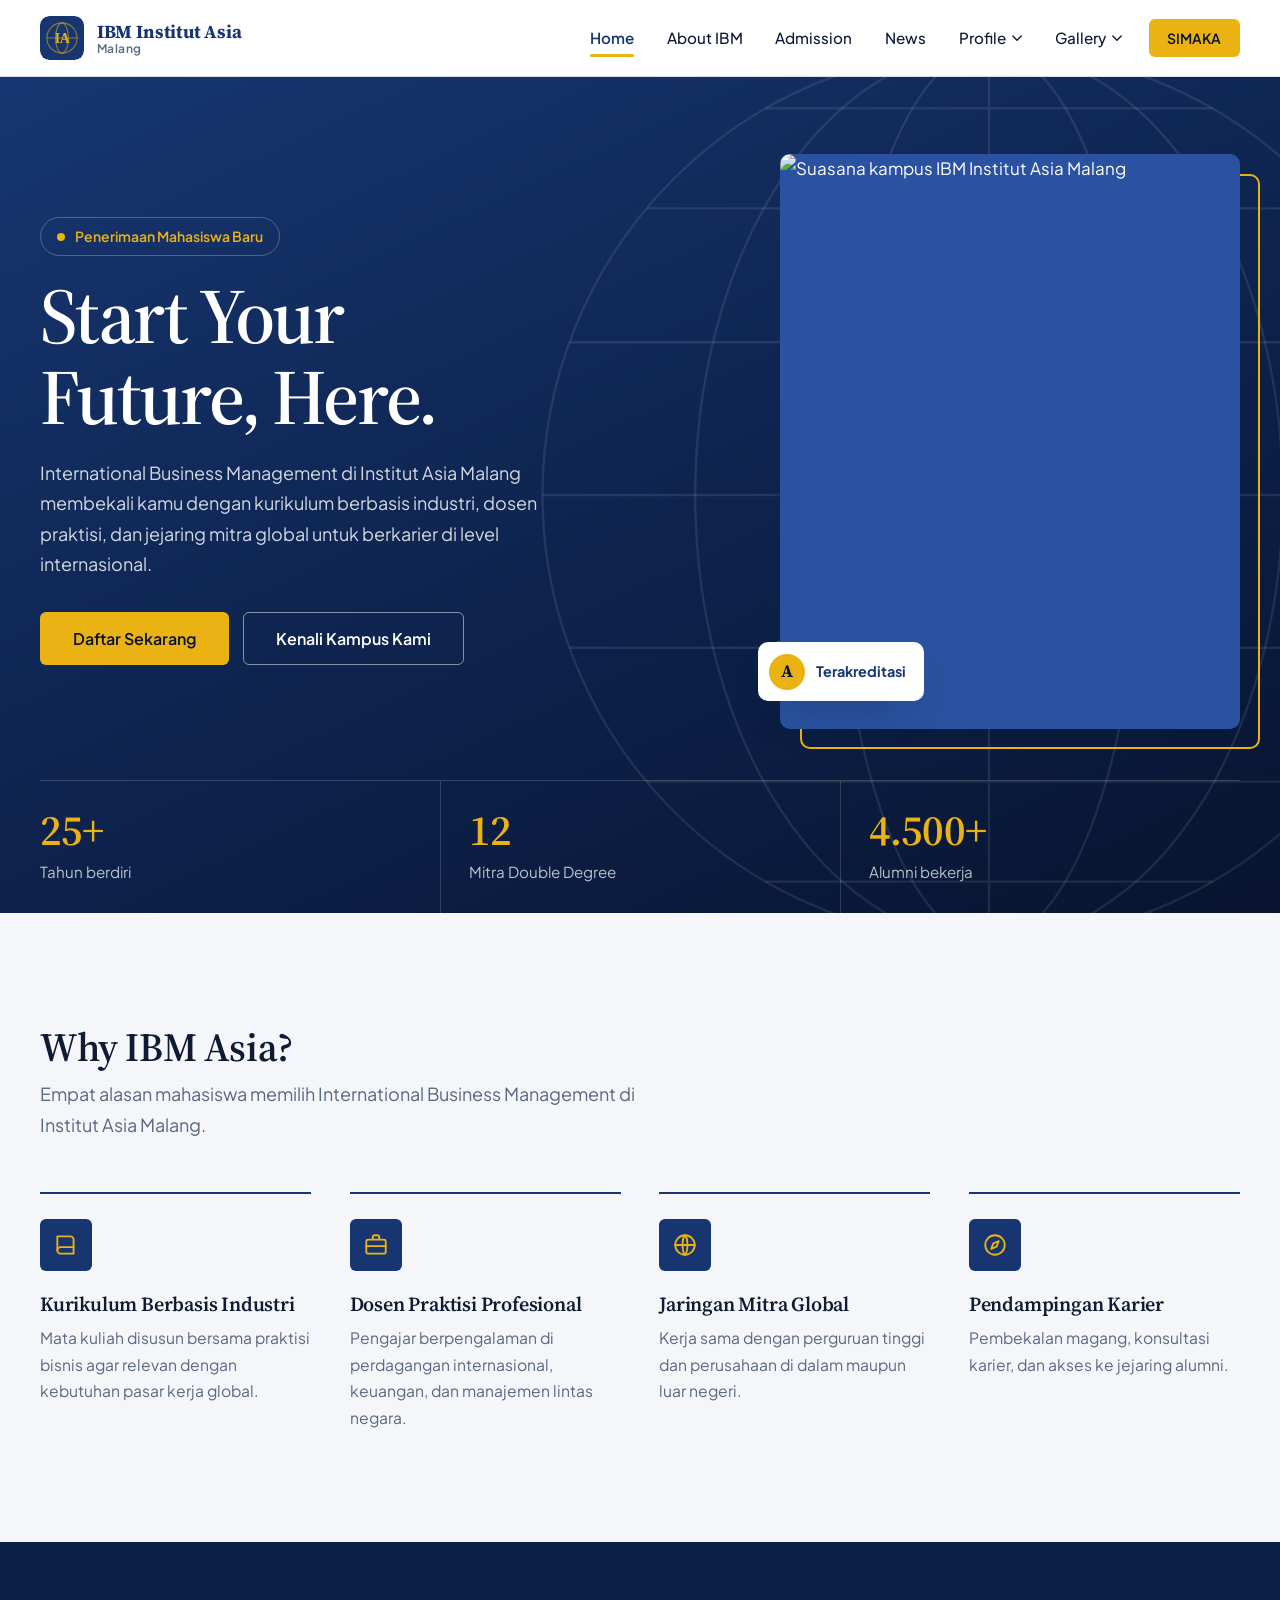
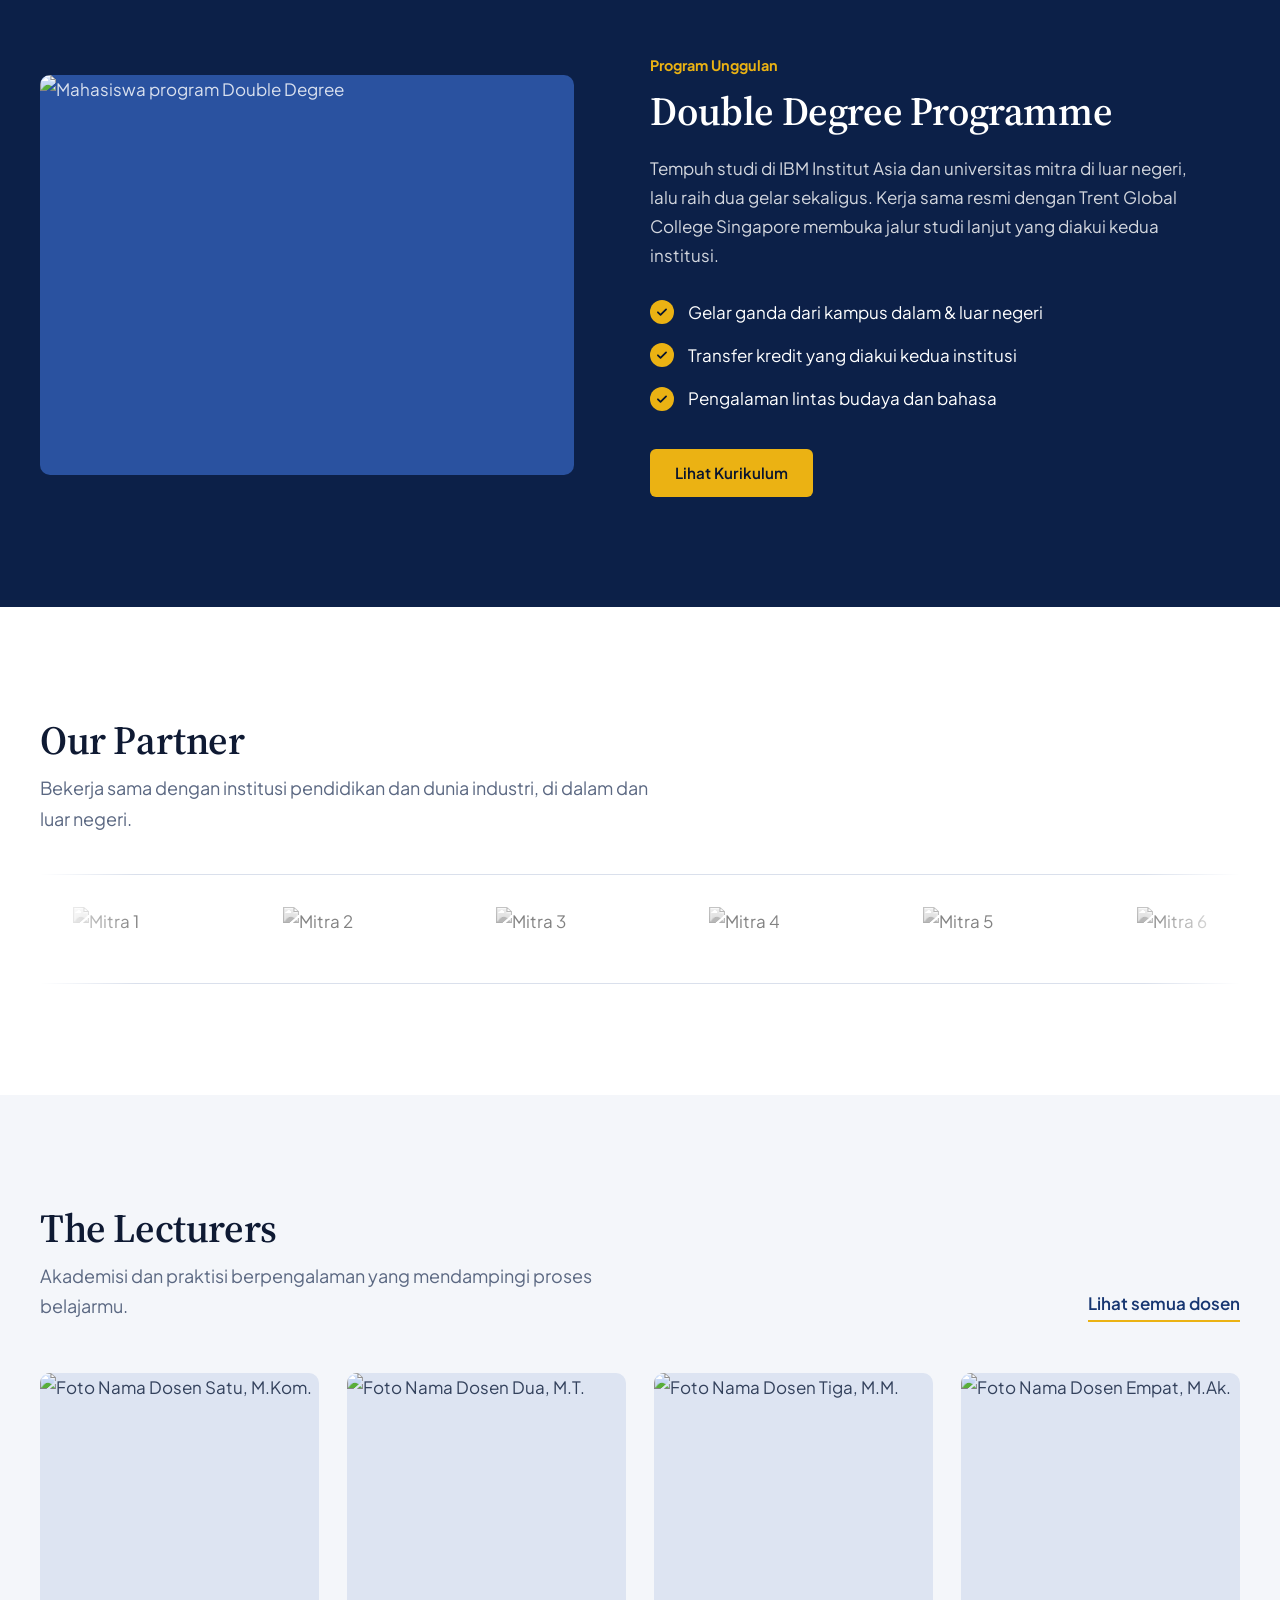
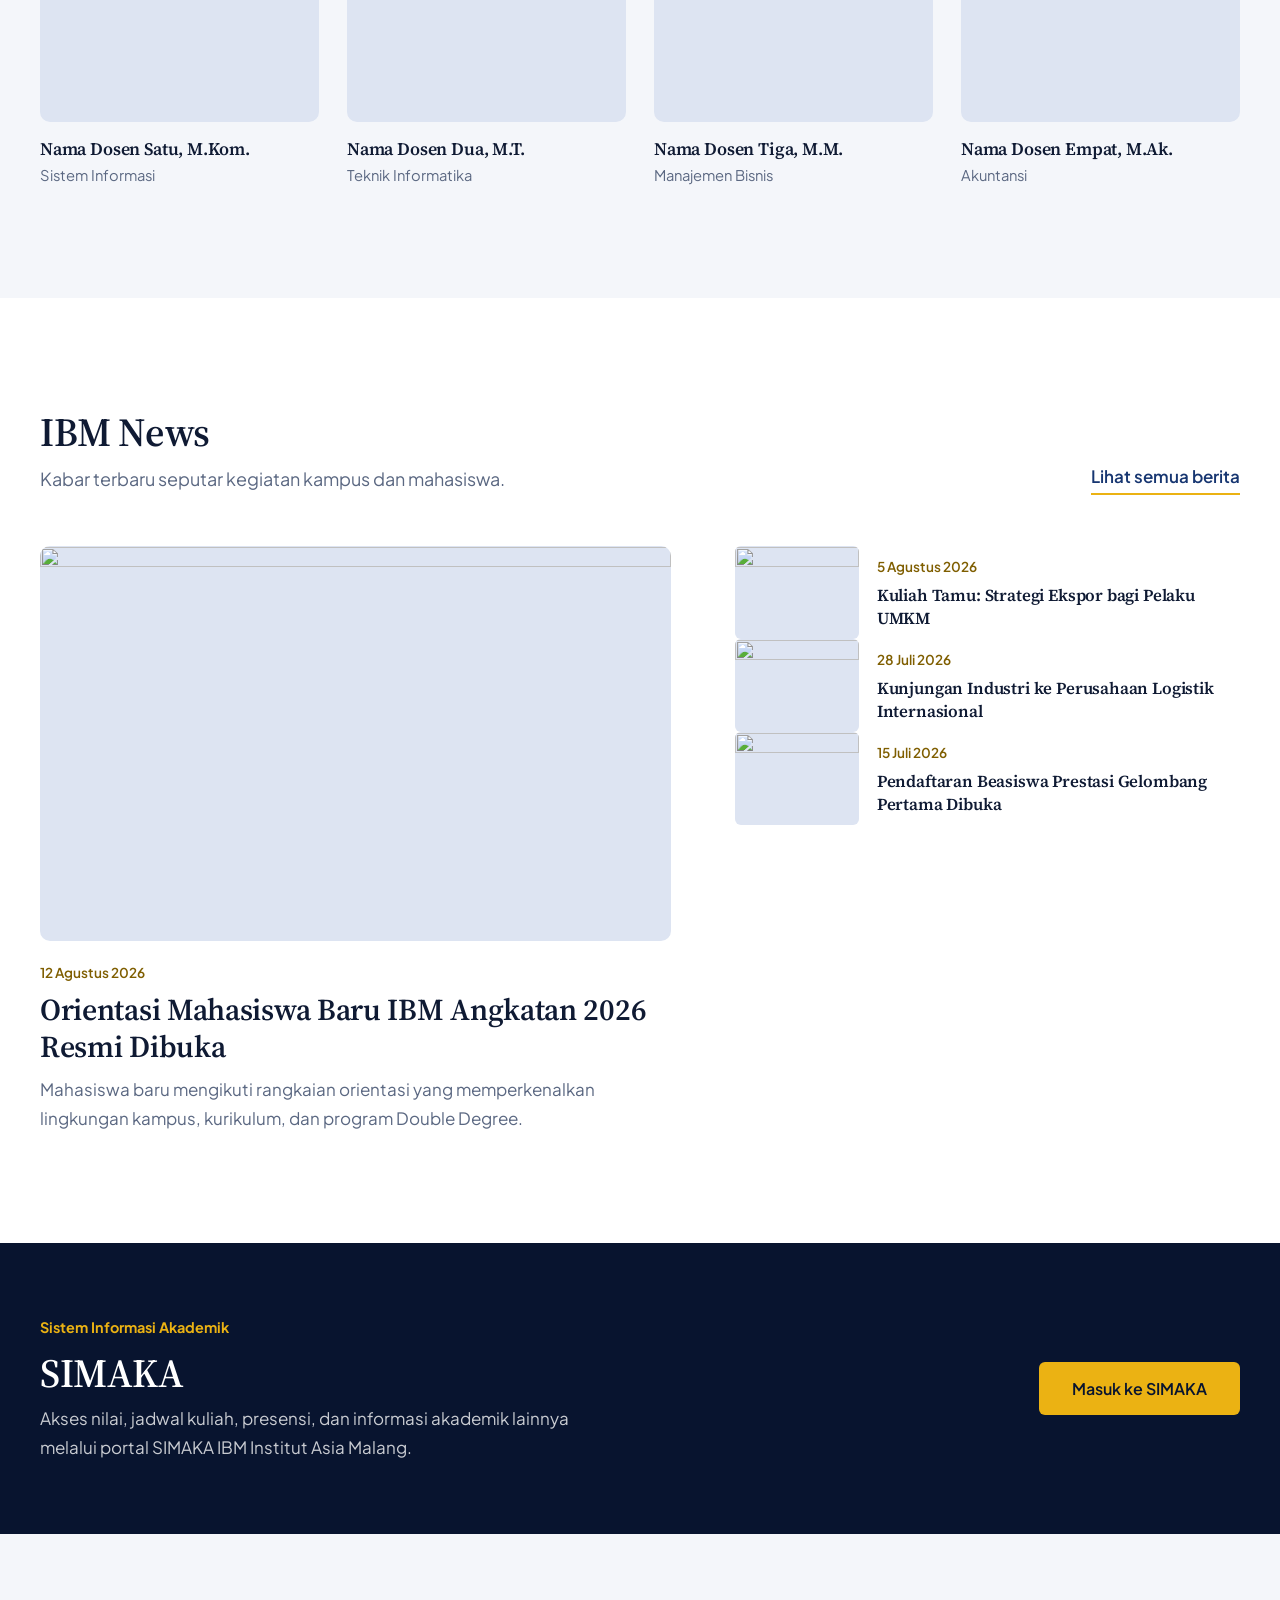
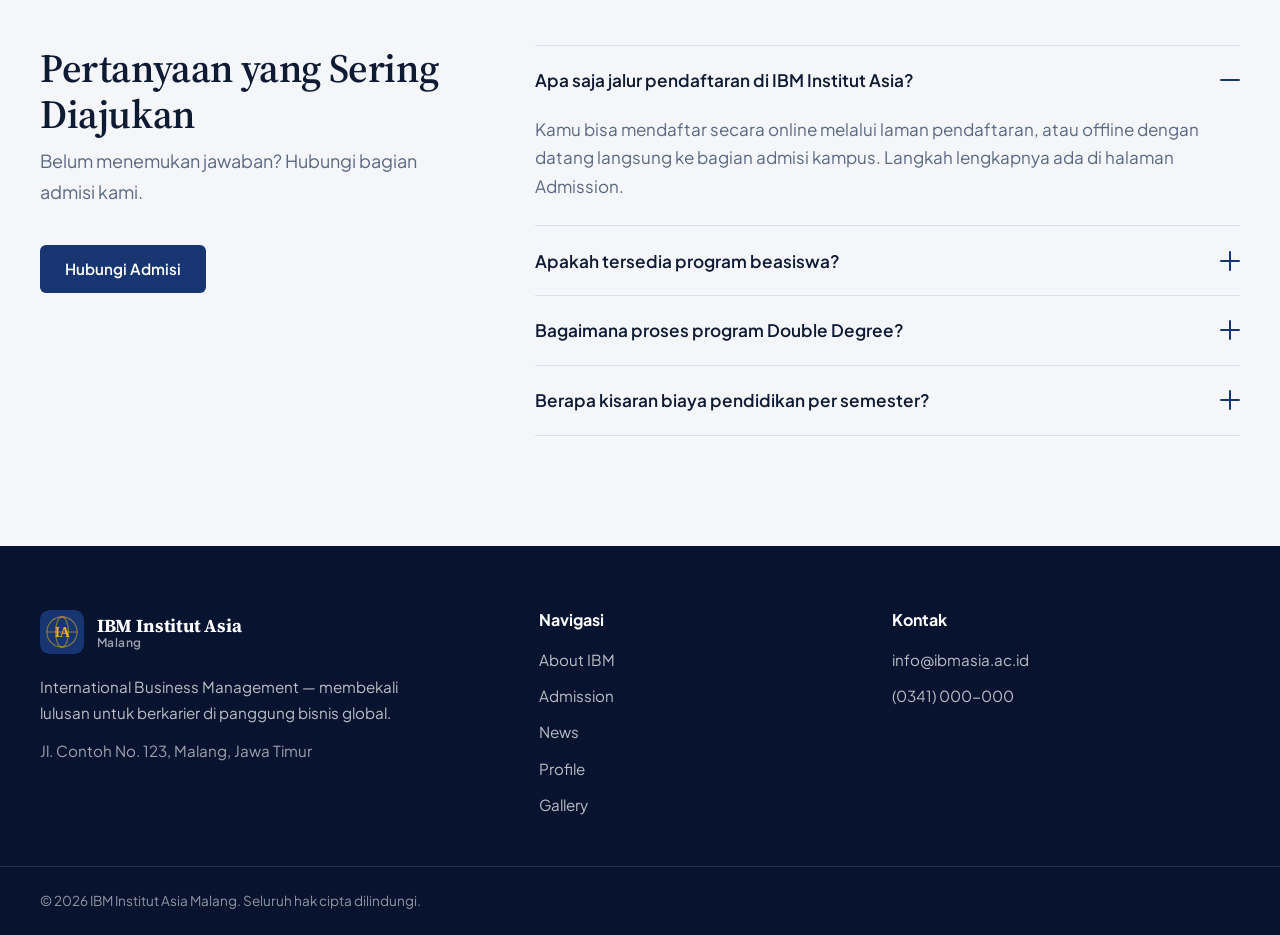
==== index.html @ 7786ace5 "first commit" ====
<!DOCTYPE html>
<html lang="id" class="cms-pending">
<head>
<meta charset="UTF-8">
<meta name="viewport" content="width=device-width, initial-scale=1">
<title data-cms="home.meta.title">IBM Institut Asia Malang — Start Your Future</title>
<meta name="description" content="International Business Management di Institut Asia Malang: kurikulum berbasis industri, dosen praktisi, dan program Double Degree bersama mitra internasional." data-cms-content="home.meta.description">
<meta name="theme-color" content="#173671">
<meta property="og:type" content="website">
<meta property="og:site_name" content="IBM Institut Asia Malang">
<meta property="og:title" content="IBM Institut Asia Malang — Start Your Future" data-cms-content="home.meta.title">
<meta property="og:description" content="International Business Management di Institut Asia Malang: kurikulum berbasis industri, dosen praktisi, dan program Double Degree bersama mitra internasional." data-cms-content="home.meta.description">
<meta property="og:image" content="" data-cms-content="global.seo.og_image">
<link rel="icon" href="assets/img/favicon.svg" type="image/svg+xml">

<link rel="preconnect" href="https://fonts.googleapis.com">
<link rel="preconnect" href="https://fonts.gstatic.com" crossorigin>
<link href="https://fonts.googleapis.com/css2?family=Plus+Jakarta+Sans:wght@400;500;600;700&family=Source+Serif+4:opsz,wght@8..60,500..700&display=swap" rel="stylesheet">
<link rel="stylesheet" href="assets/css/style.css">
</head>
<body data-page="home">

<a class="skip-link" href="#main" data-cms="global.a11y.skip_link">Langsung ke konten</a>
<header class="site-header" id="siteHeader"></header>

<main id="main">

  <!-- ============ HERO ============ -->
  <section class="hero" aria-label="Hero">
    <svg class="hero-globe" viewBox="0 0 800 800" fill="none" stroke="currentColor" stroke-opacity=".09" stroke-width="2" aria-hidden="true" focusable="false">
      <circle cx="400" cy="400" r="380"/>
      <ellipse cx="400" cy="400" rx="130" ry="380"/>
      <ellipse cx="400" cy="400" rx="250" ry="380"/>
      <path d="M400 20V780M20 400H780M43 270H757M43 530H757M109 156H691M109 644H691M210 71H590M210 729H590"/>
      <path d="M215 540C300 330 450 250 585 262" stroke="#EBB213" stroke-opacity=".85" stroke-width="3" stroke-dasharray="2 11" stroke-linecap="round"/>
      <circle cx="215" cy="540" r="7" fill="#EBB213" stroke="none"/>
      <circle cx="585" cy="262" r="7" fill="#EBB213" stroke="none"/>
    </svg>

    <div class="container hero-grid">
      <div class="hero-copy">
        <p class="hero-tag" data-cms="home.hero.tag">Penerimaan Mahasiswa Baru</p>
        <h1 class="hero-title pre-line" data-cms="home.hero.title">Start Your
Future, Here.</h1>
        <p class="hero-desc" data-cms="home.hero.description">International Business Management di Institut Asia Malang membekali kamu dengan kurikulum berbasis industri, dosen praktisi, dan jejaring mitra global untuk berkarier di level internasional.</p>
        <div class="hero-actions">
          <a class="btn btn-gold btn-lg" href="admission.html#steps" data-cms="home.hero.cta_primary" data-cms-href="home.hero.cta_primary_url">Daftar Sekarang</a>
          <a class="btn btn-outline-light btn-lg" href="about.html#glimpse" data-cms="home.hero.cta_secondary" data-cms-href="home.hero.cta_secondary_url">Kenali Kampus Kami</a>
        </div>
      </div>
      <div class="hero-media">
        <img src="https://placehold.co/640x800/2A52A0/EBB213?text=Foto+Kampus" alt="Suasana kampus IBM Institut Asia Malang" width="460" height="575" fetchpriority="high" data-cms-src="home.hero.image">
        <div class="hero-badge">
          <span class="hero-badge-mark" data-cms="home.hero.badge_mark">A</span>
          <span data-cms="home.hero.badge_text">Terakreditasi</span>
        </div>
      </div>
    </div>

    <div class="container">
      <dl class="hero-stats" data-collection="hero_stats"></dl>
    </div>
  </section>

  <!-- ============ WHY IBM ASIA ============ -->
  <section class="section" id="why-ibm-asia" aria-labelledby="why-title">
    <div class="container">
      <div class="section-head">
        <h2 id="why-title" data-cms="home.why.title">Why IBM Asia?</h2>
        <p class="lead" data-cms="home.why.description">Empat alasan mahasiswa memilih International Business Management di Institut Asia Malang.</p>
      </div>
      <div class="why-grid" data-collection="why_items" data-empty="hide"></div>
    </div>
  </section>

  <!-- ============ DOUBLE DEGREE ============ -->
  <section class="section section-dark" id="double-degree" aria-labelledby="dd-title">
    <div class="container dd-grid">
      <div class="dd-media">
        <img src="https://placehold.co/800x600/2A52A0/EBB213?text=Double+Degree" alt="Mahasiswa program Double Degree" width="800" height="600" loading="lazy" data-cms-src="home.double_degree.image">
      </div>
      <div class="dd-copy">
        <p class="eyebrow" data-cms="home.double_degree.eyebrow">Program Unggulan</p>
        <h2 id="dd-title" data-cms="home.double_degree.title">Double Degree Programme</h2>
        <p data-cms="home.double_degree.description">Tempuh studi di IBM Institut Asia dan universitas mitra di luar negeri, lalu raih dua gelar sekaligus. Kerja sama resmi dengan Trent Global College Singapore membuka jalur studi lanjut yang diakui kedua institusi.</p>
        <ul class="check-list" data-collection="double_degree_points"></ul>
        <a class="btn btn-gold" href="about.html#curriculum" data-cms="home.double_degree.cta" data-cms-href="home.double_degree.cta_url">Lihat Kurikulum</a>
      </div>
    </div>
  </section>

  <!-- ============ OUR PARTNER ============ -->
  <section class="section section-white" id="our-partner" aria-labelledby="partner-title">
    <div class="container">
      <div class="section-head partners-head">
        <h2 id="partner-title" data-cms="home.partners.title">Our Partner</h2>
        <p class="lead" data-cms="home.partners.description">Bekerja sama dengan institusi pendidikan dan dunia industri, di dalam dan luar negeri.</p>
      </div>
    </div>
    <div class="container">
      <div class="marquee" data-collection="partners" data-empty="hide"></div>
    </div>
  </section>

  <!-- ============ THE LECTURERS ============ -->
  <section class="section" id="the-lecturers" aria-labelledby="lect-title">
    <div class="container">
      <div class="section-head section-head-row">
        <div>
          <h2 id="lect-title" data-cms="home.lecturers.title">The Lecturers</h2>
          <p class="lead" data-cms="home.lecturers.description">Akademisi dan praktisi berpengalaman yang mendampingi proses belajarmu.</p>
        </div>
        <a class="text-link" href="profile-lecturers.html" data-cms="home.lecturers.more_label" data-cms-href="home.lecturers.more_url">Lihat semua dosen</a>
      </div>
      <div class="lecturer-grid" data-collection="home_lecturers" data-empty="hide"></div>
    </div>
  </section>

  <!-- ============ IBM NEWS ============ -->
  <section class="section section-white" id="ibm-news" aria-labelledby="news-title">
    <div class="container">
      <div class="section-head section-head-row">
        <div>
          <h2 id="news-title" data-cms="home.news.title">IBM News</h2>
          <p class="lead" data-cms="home.news.description">Kabar terbaru seputar kegiatan kampus dan mahasiswa.</p>
        </div>
        <a class="text-link" href="news.html" data-cms="home.news.more_label" data-cms-href="home.news.more_url">Lihat semua berita</a>
      </div>
      <div class="news-layout" data-collection="home_news" data-empty="hide"></div>
    </div>
  </section>

  <!-- ============ SIMAKA ============ -->
  <section class="simaka" id="simaka" aria-labelledby="simaka-title">
    <div class="container simaka-inner">
      <div>
        <p class="eyebrow" data-cms="home.simaka.eyebrow">Sistem Informasi Akademik</p>
        <h2 id="simaka-title" data-cms="home.simaka.title">SIMAKA</h2>
        <p data-cms="home.simaka.description">Akses nilai, jadwal kuliah, presensi, dan informasi akademik lainnya melalui portal SIMAKA IBM Institut Asia Malang.</p>
      </div>
      <a class="btn btn-gold btn-lg" href="https://simaka.ibmasia.ac.id" target="_blank" rel="noopener noreferrer" data-cms="home.simaka.cta" data-cms-href="global.simaka.url">Masuk ke SIMAKA</a>
    </div>
  </section>

  <!-- ============ FAQ ============ -->
  <section class="section" id="faq" aria-labelledby="faq-title">
    <div class="container faq-layout">
      <div class="section-head">
        <h2 id="faq-title" data-cms="home.faq.title">Pertanyaan yang Sering Diajukan</h2>
        <p class="lead" data-cms="home.faq.description">Belum menemukan jawaban? Hubungi bagian admisi kami.</p>
        <a class="btn btn-navy" href="mailto:info@ibmasia.ac.id" data-cms="home.faq.cta" data-cms-href="home.faq.cta_url">Hubungi Admisi</a>
      </div>
      <div class="accordion" data-collection="faqs" data-accordion="single"></div>
    </div>
  </section>

</main>

<footer class="site-footer" id="siteFooter"></footer>

<script src="assets/js/config.js"></script>
<script src="assets/js/fallback-data.js"></script>
<script src="assets/js/layout.js"></script>
<script src="assets/js/cms.js"></script>
<script src="assets/js/ui.js"></script>
</body>
</html>
---- assets/css/style.css ----
/* =========================================================================
   IBM INSTITUT ASIA MALANG — STYLE.CSS
   International Business Management

   DESIGN SYSTEM
   Warna identitas : Dark Blue #173671  ·  Yellow #EBB213
   Tipografi       : Source Serif 4 (judul)  +  Plus Jakarta Sans (isi/UI)
   Aturan emas     : kuning dipakai sebagai FILL (tombol, penanda, angka di
                     latar biru). Di latar terang, teks aksen memakai
                     --gold-ink agar kontras tetap lolos WCAG AA.
   ========================================================================= */

/* ---------- 1. Design tokens ---------- */
:root {
  /* Biru identitas dan turunannya */
  --brand:      #173671;
  --brand-700:  #102A5C;
  --brand-800:  #0C2048;
  --brand-900:  #08142F;
  --brand-500:  #2A52A0;
  --brand-300:  #8CA2D2;
  --brand-100:  #DDE4F2;
  --brand-50:   #EEF2F9;

  /* Kuning identitas dan turunannya */
  --gold:       #EBB213;
  --gold-hover: #F5C93A;
  --gold-ink:   #7F5E00;   /* teks aksen di latar terang (kontras 6:1) */
  --gold-100:   #FCF3D2;

  /* Netral */
  --ink:    #0F1A33;       /* judul */
  --text:   #33415C;       /* isi */
  --muted:  #5B6882;       /* teks sekunder */
  --line:   #DAE0EC;       /* garis/border */
  --paper:  #F4F6FA;       /* latar halaman */
  --white:  #FFFFFF;

  /* Tipografi */
  --font-serif: "Source Serif 4", Georgia, "Times New Roman", serif;
  --font-sans:  "Plus Jakarta Sans", system-ui, -apple-system, "Segoe UI", Roboto, sans-serif;

  /* Layout */
  --container: 1200px;
  --gutter: clamp(1.25rem, 4vw, 2.5rem);
  --space-section: clamp(4rem, 2.5rem + 5.5vw, 7.5rem);
  --header-h: 76px;

  /* Bentuk */
  --r-sm: 6px;
  --r-md: 10px;
  --shadow-pop: 0 20px 44px -20px rgba(8, 20, 47, .38);
  --ease: cubic-bezier(.2, .7, .2, 1);
}

/* ---------- 2. Reset & base ---------- */
*, *::before, *::after { box-sizing: border-box; }
html {
  scroll-behavior: smooth;
  scroll-padding-top: calc(var(--header-h) + 16px);
  -webkit-text-size-adjust: 100%;
}
body {
  margin: 0;
  font-family: var(--font-sans);
  font-size: 1.0625rem;          /* 17px */
  line-height: 1.7;
  color: var(--text);
  background: var(--paper);
  -webkit-font-smoothing: antialiased;
  text-rendering: optimizeLegibility;
}
body.nav-locked { overflow: hidden; }
img, svg { display: block; max-width: 100%; }
img { height: auto; }
ul, ol { margin: 0; padding: 0; list-style: none; }
a { color: inherit; text-decoration: none; }
button { font: inherit; color: inherit; background: none; border: 0; padding: 0; cursor: pointer; }
address { font-style: normal; }
[hidden] { display: none !important; }
.pre-line { white-space: pre-line; }

h1, h2, h3, h4 {
  font-family: var(--font-serif);
  color: var(--ink);
  font-weight: 600;
  margin: 0 0 .5em;
  letter-spacing: -.01em;
}
h1 { font-size: clamp(2.25rem, 1.5rem + 3vw, 3.5rem); line-height: 1.08; letter-spacing: -.02em; }
h2 { font-size: clamp(1.75rem, 1.3rem + 1.8vw, 2.5rem); line-height: 1.15; }
h3 { font-size: 1.25rem; line-height: 1.3; }
p  { margin: 0 0 1em; }

:focus-visible { outline: 3px solid var(--brand-500); outline-offset: 3px; border-radius: 2px; }
.hero :focus-visible, .page-hero :focus-visible, .section-dark :focus-visible,
.simaka :focus-visible, .site-footer :focus-visible { outline-color: var(--gold); }

.container {
  width: min(var(--container), 100% - 2 * var(--gutter));
  margin-inline: auto;
}

.skip-link {
  position: absolute; left: -999px; top: 0; z-index: 999;
  background: var(--gold); color: var(--brand-900);
  padding: .7rem 1.1rem; font-weight: 700; border-radius: 0 0 var(--r-sm) 0;
}
.skip-link:focus { left: 0; }

/* Konten disembunyikan sebentar sampai data CMS siap (mencegah "kedip" teks lama).
   Fail-safe murni CSS: otomatis tampil setelah 3,5 detik walau JS gagal. */
main { transition: opacity .35s ease; }
html.cms-pending main { opacity: 0; animation: cms-failsafe 0s 3.5s forwards; }
@keyframes cms-failsafe { to { opacity: 1; } }

/* ---------- 3. Tombol ---------- */
.btn {
  display: inline-flex; align-items: center; justify-content: center; gap: .5rem;
  padding: .85rem 1.5rem;
  border: 1.5px solid transparent; border-radius: var(--r-sm);
  font: 600 .95rem/1.2 var(--font-sans);
  transition: background-color .18s ease, color .18s ease, border-color .18s ease, transform .18s ease;
}
.btn:hover { transform: translateY(-1px); }
.btn-sm { padding: .6rem 1.1rem; font-size: .875rem; }
.btn-lg { padding: 1rem 2rem; font-size: 1rem; }
.btn-gold { background: var(--gold); color: var(--brand-900); }
.btn-gold:hover { background: var(--gold-hover); }
.btn-navy { background: var(--brand); color: #fff; }
.btn-navy:hover { background: var(--brand-700); }
.btn-outline { border-color: var(--brand); color: var(--brand); }
.btn-outline:hover { background: var(--brand); color: #fff; }
.btn-outline-light { border-color: rgba(255,255,255,.5); color: #fff; }
.btn-outline-light:hover { background: #fff; color: var(--brand); border-color: #fff; }

.text-link {
  font-weight: 600; color: var(--brand);
  border-bottom: 2px solid var(--gold); padding-bottom: 2px;
  transition: color .15s ease, border-color .15s ease;
}
.text-link:hover { color: var(--brand-500); border-color: var(--brand); }

/* ---------- 4. Header & navigasi ---------- */
.site-header {
  position: sticky; top: 0; z-index: 100;
  min-height: var(--header-h);
  background: #fff;
  border-bottom: 1px solid var(--line);
  transition: box-shadow .2s ease;
}
.site-header.is-scrolled { box-shadow: 0 12px 30px -24px rgba(8, 20, 47, .55); }
.header-inner {
  height: var(--header-h);
  display: flex; align-items: center; justify-content: space-between; gap: 1.5rem;
}

.brand { display: flex; align-items: center; gap: .8rem; flex-shrink: 0; }
.brand-mark { width: 44px; height: 44px; border-radius: 9px; object-fit: cover; }
.brand-text { display: flex; flex-direction: column; line-height: 1.15; }
.brand-text strong { font-family: var(--font-serif); font-size: 1.15rem; font-weight: 700; color: var(--brand); letter-spacing: -.01em; }
.brand-text small { font-size: .75rem; font-weight: 600; color: var(--muted); letter-spacing: .04em; }

.nav-toggle { display: none; width: 44px; height: 44px; align-items: center; justify-content: center; flex-direction: column; gap: 5px; border-radius: var(--r-sm); }
.nav-toggle-bar { display: block; width: 24px; height: 2px; background: var(--brand); border-radius: 2px; transition: transform .25s var(--ease), opacity .2s ease; }
.nav-toggle[aria-expanded="true"] .nav-toggle-bar:nth-child(1) { transform: translateY(7px) rotate(45deg); }
.nav-toggle[aria-expanded="true"] .nav-toggle-bar:nth-child(2) { opacity: 0; }
.nav-toggle[aria-expanded="true"] .nav-toggle-bar:nth-child(3) { transform: translateY(-7px) rotate(-45deg); }

.nav-list { display: flex; align-items: center; gap: .25rem; }
.nav-item { position: relative; }
.nav-link {
  position: relative;
  display: flex; align-items: center; gap: .4rem;
  padding: .6rem .9rem;
  font-size: .95rem; font-weight: 500; color: var(--ink);
  border-radius: var(--r-sm);
  transition: background-color .15s ease, color .15s ease;
}
.nav-link:hover { background: var(--brand-50); color: var(--brand); }
.nav-link.is-active { color: var(--brand); font-weight: 600; }
.nav-link.is-active::after {
  content: ""; position: absolute; left: .9rem; right: .9rem; bottom: .2rem;
  height: 3px; border-radius: 2px; background: var(--gold);
}
.chevron { width: 10px; height: 7px; transition: transform .2s ease; }
.chevron path { fill: none; stroke: currentColor; stroke-width: 1.7; stroke-linecap: round; stroke-linejoin: round; }
.has-dropdown[data-open="true"] .chevron { transform: rotate(180deg); }
.nav-item-cta { margin-left: .5rem; }

.dropdown {
  position: absolute; top: 100%; right: 0; min-width: 15.5rem;   /* rata kanan: tidak pernah melewati tepi layar */
  padding-top: .5rem;
  opacity: 0; visibility: hidden; transform: translateY(6px);
  transition: opacity .16s ease, transform .16s ease, visibility .16s;
}
.dropdown-panel {
  background: #fff; border: 1px solid var(--line); border-radius: var(--r-md);
  box-shadow: var(--shadow-pop); padding: .5rem;
}
.dropdown-panel a {
  display: block; padding: .65rem .85rem; border-radius: var(--r-sm);
  font-size: .93rem; color: var(--ink);
}
.dropdown-panel a:hover { background: var(--brand-50); color: var(--brand); }
.dropdown-panel a[aria-current="page"] { color: var(--brand); font-weight: 600; background: var(--gold-100); }
.has-dropdown[data-open="true"] .dropdown { opacity: 1; visibility: visible; transform: none; }
@media (hover: hover) and (min-width: 961px) {
  .has-dropdown:hover .dropdown, .has-dropdown:focus-within .dropdown { opacity: 1; visibility: visible; transform: none; }
}

/* ---------- 5. Hero (beranda) ---------- */
.hero {
  position: relative; overflow: hidden; color: #fff;
  background: linear-gradient(155deg, var(--brand) 0%, var(--brand-800) 62%, var(--brand-900) 100%);
}
.hero-globe {
  position: absolute; right: -14%; top: 50%;
  width: min(940px, 95vw); aspect-ratio: 1; transform: translateY(-50%);
  color: #fff; pointer-events: none;
}
.hero-grid {
  position: relative;
  display: grid; grid-template-columns: minmax(0, 1.1fr) minmax(0, .9fr);
  gap: clamp(2rem, 6vw, 5rem); align-items: center;
  padding-block: clamp(3.5rem, 6vw, 6rem) clamp(2.5rem, 4vw, 4rem);
}
.hero-tag {
  display: inline-flex; align-items: center; gap: .6rem;
  margin: 0 0 1.25rem; padding: .4rem 1rem;
  border: 1px solid rgba(255,255,255,.25); border-radius: 999px;
  font-size: .875rem; font-weight: 600; color: var(--gold);
}
.hero-tag::before { content: ""; width: 8px; height: 8px; border-radius: 50%; background: var(--gold); }
.hero-title {
  margin: 0 0 1.25rem; color: #fff;
  font-size: clamp(2.7rem, 1.4rem + 4.8vw, 4.9rem);
  line-height: 1.03; letter-spacing: -.028em; font-weight: 600;
}
.hero-desc { max-width: 34rem; margin: 0; font-size: 1.125rem; color: rgba(255,255,255,.82); }
.hero-actions { display: flex; flex-wrap: wrap; gap: .85rem; margin-top: 2rem; }

.hero-media { position: relative; justify-self: end; width: min(100%, 460px); }
.hero-media img {
  width: 100%; aspect-ratio: 4 / 5; object-fit: cover;
  border-radius: var(--r-md); background: var(--brand-500);
}
.hero-media::before {
  content: ""; position: absolute; inset: 20px -20px -20px 20px;
  border: 2px solid var(--gold); border-radius: var(--r-md);
}
.hero-media img { position: relative; }
.hero-badge {
  position: absolute; left: -22px; bottom: 28px; z-index: 1;
  display: flex; align-items: center; gap: .7rem;
  padding: .7rem 1.1rem .7rem .7rem;
  background: #fff; color: var(--brand); border-radius: var(--r-md);
  box-shadow: var(--shadow-pop);
  font-size: .9rem; font-weight: 700;
}
.hero-badge-mark {
  display: grid; place-items: center; width: 36px; height: 36px; border-radius: 50%;
  background: var(--gold); color: var(--brand-900);
  font: 700 1.1rem/1 var(--font-serif);
}

.hero-stats {
  position: relative;
  display: grid; grid-template-columns: repeat(3, minmax(0, 1fr));
  margin: 0; border-top: 1px solid rgba(255,255,255,.16);
}
.stat { padding: 1.6rem 1.5rem 1.8rem 0; }
.stat + .stat { padding-left: 1.75rem; border-left: 1px solid rgba(255,255,255,.16); }
.stat dt { font: 600 clamp(2rem, 1.4rem + 1.6vw, 2.75rem)/1.1 var(--font-serif); color: var(--gold); letter-spacing: -.02em; }
.stat dd { margin: .3rem 0 0; font-size: .95rem; color: rgba(255,255,255,.72); }

/* ---------- 6. Section umum ---------- */
.section { padding-block: var(--space-section); }
.section-white { background: #fff; }
.section-dark { background: var(--brand-800); color: rgba(255,255,255,.82); }
.section-dark h2, .section-dark h3 { color: #fff; }

.section-head { max-width: 46rem; margin-bottom: clamp(2rem, 4vw, 3.5rem); }
.section-head h2 { margin-bottom: .6rem; }
.section-head p:last-child { margin-bottom: 0; }
.section-head-row {
  display: flex; flex-wrap: wrap; align-items: flex-end; justify-content: space-between; gap: 1.25rem 2rem;
  max-width: none;
}
.section-head-row > div { max-width: 46rem; }
.lead { font-size: 1.125rem; color: var(--muted); max-width: 40rem; }
.eyebrow { margin: 0 0 .7rem; font-size: .9rem; font-weight: 700; color: var(--gold-ink); }
.section-dark .eyebrow, .page-hero .eyebrow { color: var(--gold); }

/* ---------- 7. Why IBM Asia ---------- */
.why-grid { display: grid; grid-template-columns: repeat(4, minmax(0, 1fr)); gap: clamp(1.5rem, 3vw, 2.75rem); }
.why-item { padding-top: 1.6rem; border-top: 2px solid var(--brand); }
.why-icon {
  display: grid; place-items: center; width: 52px; height: 52px; margin-bottom: 1.25rem;
  background: var(--brand); color: var(--gold); border-radius: var(--r-sm);
}
.why-icon svg { width: 26px; height: 26px; fill: none; stroke: currentColor; stroke-width: 1.7; stroke-linecap: round; stroke-linejoin: round; }
.why-icon img { width: 100%; height: 100%; object-fit: cover; border-radius: inherit; }
.why-item h3 { margin-bottom: .5rem; }
.why-item p { margin: 0; font-size: .98rem; color: var(--muted); }

/* ---------- 8. Double degree ---------- */
.dd-grid { display: grid; grid-template-columns: minmax(0, .95fr) minmax(0, 1.05fr); gap: clamp(2rem, 6vw, 5.5rem); align-items: center; }
.dd-media img { width: 100%; aspect-ratio: 4 / 3; object-fit: cover; border-radius: var(--r-md); background: var(--brand-500); }
.dd-copy > p { max-width: 34rem; }
.check-list { margin: 1.75rem 0 2.25rem; display: grid; gap: .9rem; }
.check-list li { display: flex; gap: .85rem; align-items: flex-start; color: #fff; }
.check-list li::before {
  content: ""; flex: none; width: 24px; height: 24px; margin-top: .15rem; border-radius: 50%;
  background: var(--gold) url("data:image/svg+xml,%3Csvg xmlns='http://www.w3.org/2000/svg' viewBox='0 0 24 24' fill='none' stroke='%2308142F' stroke-width='3' stroke-linecap='round' stroke-linejoin='round'%3E%3Cpath d='M5 12.5l4.5 4.5L19 7.5'/%3E%3C/svg%3E") center / 14px no-repeat;
}

/* ---------- 9. Partner (marquee) ---------- */
.partners-head { margin-bottom: 2.5rem; }
.marquee {
  --gap: clamp(3rem, 6vw, 5rem);
  display: flex; gap: var(--gap); overflow: hidden;
  padding-block: 2rem; border-block: 1px solid var(--line);
  -webkit-mask-image: linear-gradient(90deg, transparent, #000 8%, #000 92%, transparent);
          mask-image: linear-gradient(90deg, transparent, #000 8%, #000 92%, transparent);
}
.marquee-group {
  display: flex; flex-shrink: 0; align-items: center; justify-content: space-around;
  gap: var(--gap); min-width: 100%;
  animation: marquee var(--marquee-duration, 36s) linear infinite;
}
.marquee:hover .marquee-group, .marquee:focus-within .marquee-group { animation-play-state: paused; }
@keyframes marquee { to { transform: translateX(calc(-100% - var(--gap))); } }
.partner { display: block; }
.partner img {
  height: 44px; width: auto; max-width: 170px; object-fit: contain;
  filter: grayscale(1); opacity: .65; transition: filter .25s ease, opacity .25s ease;
}
.partner:hover img, .partner:focus-visible img { filter: none; opacity: 1; }

/* ---------- 10. Dosen (beranda) ---------- */
.lecturer-grid { display: grid; grid-template-columns: repeat(4, minmax(0, 1fr)); gap: clamp(1rem, 2.5vw, 1.75rem); }
.lecturer img { width: 100%; aspect-ratio: 4 / 5; object-fit: cover; border-radius: var(--r-md); background: var(--brand-100); margin-bottom: 1rem; }
.lecturer h3 { margin: 0 0 .15rem; font-size: 1.1rem; }
.lecturer p { margin: 0; font-size: .92rem; color: var(--muted); }

/* ---------- 11. Berita ---------- */
.news-layout { display: grid; grid-template-columns: minmax(0, 1.25fr) minmax(0, 1fr); gap: clamp(2rem, 5vw, 4rem); align-items: start; }
.news-feature img { width: 100%; aspect-ratio: 16 / 10; object-fit: cover; border-radius: var(--r-md); background: var(--brand-100); margin-bottom: 1.25rem; }
.news-feature h3 { font-size: clamp(1.4rem, 1.1rem + 1vw, 1.9rem); line-height: 1.22; margin-bottom: .6rem; }
.news-feature p { color: var(--muted); margin: 0; }
.news-date { display: block; margin-bottom: .45rem; font-size: .85rem; font-weight: 600; color: var(--gold-ink); }
.news-list { display: flex; flex-direction: column; }
.news-item { display: grid; grid-template-columns: 124px minmax(0, 1fr); gap: 1.1rem; align-items: center; padding-block: 1.25rem; border-top: 1px solid var(--line); }
.news-item:first-child { border-top: 0; padding-top: 0; }
.news-item:last-child { padding-bottom: 0; }
.news-item img { width: 100%; aspect-ratio: 4 / 3; object-fit: cover; border-radius: var(--r-sm); background: var(--brand-100); }
.news-item h3 { margin: 0; font-size: 1.05rem; line-height: 1.35; }
.news-feature-link { display: block; }
a.news-card:hover h3 { color: var(--brand-500); text-decoration: underline; text-decoration-color: var(--gold); text-decoration-thickness: 2px; text-underline-offset: 4px; }

/* ---------- Halaman News (daftar semua berita) ---------- */
.news-grid { display: grid; grid-template-columns: repeat(3, minmax(0, 1fr)); gap: clamp(1.25rem, 2.6vw, 2rem); }
.news-tile[hidden] { display: none; }
.news-tile-link { display: flex; flex-direction: column; height: 100%; background: #fff; border: 1px solid var(--line); border-radius: var(--r-md); overflow: hidden; transition: transform .25s var(--ease), box-shadow .25s var(--ease), border-color .25s; }
a.news-tile-link:hover { transform: translateY(-3px); box-shadow: var(--shadow-pop); border-color: var(--brand-100); }
.news-tile-media { position: relative; aspect-ratio: 16 / 10; background: var(--brand-100); overflow: hidden; }
.news-tile-media img { width: 100%; height: 100%; object-fit: cover; }
.news-flag { position: absolute; top: .75rem; left: .75rem; padding: .25rem .65rem; border-radius: 999px; background: var(--gold); color: var(--ink); font-size: .75rem; font-weight: 700; letter-spacing: .02em; }
.news-tile-body { padding: 1.25rem 1.35rem 1.5rem; display: flex; flex-direction: column; }
.news-tile-body h3 { font-size: 1.15rem; line-height: 1.35; margin: 0 0 .5rem; }
.news-tile-body p { margin: 0; color: var(--muted); font-size: .95rem; display: -webkit-box; -webkit-line-clamp: 3; line-clamp: 3; -webkit-box-orient: vertical; overflow: hidden; }
.news-more { grid-column: 1 / -1; text-align: center; margin-top: .5rem; }
.empty-note { text-align: center; color: var(--muted); margin: 0; }
.news-grid:not(:empty) ~ .empty-note { display: none; }

/* ---------- Detail berita ---------- */
.narrow { max-width: 780px; }
.breadcrumb { display: flex; flex-wrap: wrap; align-items: center; gap: .5rem; margin-bottom: 1.25rem; font-size: .875rem; color: rgba(255,255,255,.7); }
.breadcrumb a { color: rgba(255,255,255,.85); border-bottom: 1px solid transparent; }
.breadcrumb a:hover { color: #fff; border-color: var(--gold); }
.article-hero h1 { font-size: clamp(1.9rem, 1.3rem + 2.6vw, 3rem); line-height: 1.15; }
.article-date { display: block; margin-bottom: .75rem; font-size: .9rem; font-weight: 600; color: var(--gold); }
.article-hero .page-hero-desc { margin: 0; max-width: 40rem; }
.article-cover { margin: 0 0 clamp(1.75rem, 3vw, 2.5rem); }
.article-cover img { width: 100%; aspect-ratio: 16 / 9; object-fit: cover; border-radius: var(--r-md); background: var(--brand-100); }
.article-section { padding-top: clamp(2rem, 4vw, 3rem); }

.prose { font-size: 1.0625rem; line-height: 1.8; color: var(--text); }
.prose > :first-child { margin-top: 0; }
.prose p { margin: 0 0 1.35em; }
.prose h2, .prose h3, .prose h4 { margin: 2em 0 .6em; color: var(--ink); line-height: 1.25; }
.prose h2 { font-size: clamp(1.4rem, 1.2rem + .8vw, 1.8rem); }
.prose h3 { font-size: 1.3rem; }
.prose h4 { font-size: 1.1rem; }
.prose ul, .prose ol { margin: 0 0 1.35em; padding-left: 1.4em; }
.prose ul { list-style: disc; }
.prose ol { list-style: decimal; }
.prose li { margin-bottom: .45em; }
.prose li::marker { color: var(--gold-ink); }
.prose a { color: var(--brand-500); text-decoration: underline; text-decoration-color: var(--gold); text-decoration-thickness: 2px; text-underline-offset: 3px; }
.prose a:hover { color: var(--brand); }
.prose blockquote { margin: 1.75em 0; padding: .25em 0 .25em 1.25rem; border-left: 4px solid var(--gold); font-family: var(--font-serif); font-size: 1.2rem; line-height: 1.6; color: var(--ink); }
.prose img { display: block; max-width: 100%; height: auto; margin: 1.75em 0; border-radius: var(--r-md); }

.article-foot { display: flex; flex-wrap: wrap; align-items: center; justify-content: space-between; gap: 1rem 1.5rem; margin-top: clamp(2rem, 4vw, 3rem); padding-top: 1.5rem; border-top: 1px solid var(--line); }
.share { display: flex; flex-wrap: wrap; align-items: center; gap: .5rem; margin-left: auto; }
.share-label { margin-right: .25rem; font-size: .9rem; font-weight: 600; color: var(--muted); }
.share-btn { display: inline-flex; align-items: center; min-height: 40px; padding: .4rem .9rem; border: 1px solid var(--line); border-radius: 999px; background: #fff; font: inherit; font-size: .875rem; font-weight: 600; color: var(--brand); cursor: pointer; transition: border-color .2s, background-color .2s; }
.share-btn:hover { border-color: var(--brand); background: var(--brand-50); }

.not-found { display: none; text-align: center; }
.not-found .container { margin-inline: auto; }
.not-found .lead { margin-inline: auto; margin-bottom: 1.75rem; }
#newsArticle:empty ~ .not-found { display: block; }
.related-news .section-head { margin-bottom: clamp(1.5rem, 3vw, 2.5rem); }

/* ---------- 12. SIMAKA ---------- */
.simaka { background: var(--brand-900); color: rgba(255,255,255,.78); padding-block: clamp(3rem, 6vw, 4.5rem); }
.simaka-inner { display: flex; flex-wrap: wrap; align-items: center; justify-content: space-between; gap: 2rem; }
.simaka h2 { color: #fff; margin-bottom: .5rem; }
.simaka .eyebrow { color: var(--gold); }
.simaka p:last-child { margin: 0; max-width: 34rem; }

/* ---------- 13. FAQ & accordion ---------- */
.faq-layout { display: grid; grid-template-columns: minmax(0, .8fr) minmax(0, 1.35fr); gap: clamp(2rem, 6vw, 5rem); align-items: start; }
.faq-layout .section-head { margin-bottom: 0; position: sticky; top: calc(var(--header-h) + 2rem); }
.faq-layout .section-head .btn { margin-top: 1.25rem; }

.accordion { border-top: 1px solid var(--line); }
.acc-item { border-bottom: 1px solid var(--line); }
.acc-item h3 { margin: 0; font-family: var(--font-sans); font-size: 1rem; }
.acc-trigger {
  width: 100%; display: flex; align-items: center; justify-content: space-between; gap: 1.25rem;
  padding: 1.4rem 0; text-align: left;
  font: 600 1.075rem/1.4 var(--font-sans); color: var(--ink);
  transition: color .15s ease;
}
.acc-trigger:hover { color: var(--brand-500); }
.acc-meta { margin-left: auto; font-size: .875rem; font-weight: 600; color: var(--gold-ink); white-space: nowrap; }
.acc-icon { position: relative; flex: none; width: 20px; height: 20px; }
.acc-icon::before, .acc-icon::after { content: ""; position: absolute; background: var(--brand); border-radius: 2px; transition: transform .25s var(--ease); }
.acc-icon::before { left: 0; right: 0; top: 9px; height: 2px; }
.acc-icon::after  { top: 0; bottom: 0; left: 9px; width: 2px; }
.acc-item.is-open .acc-icon::after { transform: scaleY(0); }
.acc-panel { display: grid; grid-template-rows: 0fr; transition: grid-template-rows .3s var(--ease); }
.acc-item.is-open .acc-panel { grid-template-rows: 1fr; }
.acc-panel > div { overflow: hidden; min-height: 0; visibility: hidden; transition: visibility 0s .3s; }
.acc-item.is-open .acc-panel > div { visibility: visible; transition-delay: 0s; }
.acc-body { padding: 0 0 1.5rem; }
.acc-body p { margin: 0; color: var(--muted); max-width: 42rem; }

.course-list li {
  display: flex; justify-content: space-between; gap: 1rem;
  padding: .7rem 0; border-bottom: 1px dashed var(--line);
}
.course-list li:last-child { border-bottom: 0; }
.course-list li span:last-child { flex: none; font-size: .875rem; font-weight: 600; color: var(--gold-ink); white-space: nowrap; }

/* ---------- 14. Footer ---------- */
.site-footer { background: var(--brand-900); color: rgba(255,255,255,.72); padding-top: clamp(3rem, 5vw, 4.5rem); font-size: .95rem; }
.footer-grid { display: grid; grid-template-columns: 1.5fr 1fr 1.2fr; gap: clamp(2rem, 5vw, 4rem); padding-bottom: 3rem; }
.footer-brand .brand-text strong { color: #fff; }
.footer-brand .brand-text small { color: rgba(255,255,255,.6); }
.footer-brand p { margin: 1.25rem 0 .75rem; max-width: 24rem; }
.footer-brand address { max-width: 24rem; color: rgba(255,255,255,.6); }
.footer-title { margin: 0 0 1rem; font: 700 1rem/1.3 var(--font-sans); color: #fff; letter-spacing: 0; }
.footer-list { display: grid; gap: .65rem; }
.footer-list a { transition: color .15s ease; }
.footer-list a:hover { color: var(--gold); }
.footer-social { display: flex; flex-wrap: wrap; gap: .5rem .75rem; margin-top: 1.25rem; }
.footer-social a {
  padding: .35rem .8rem; border: 1px solid rgba(255,255,255,.22); border-radius: 999px;
  font-size: .85rem; font-weight: 600; transition: border-color .15s ease, color .15s ease;
}
.footer-social a:hover { border-color: var(--gold); color: var(--gold); }
.footer-bottom { border-top: 1px solid rgba(255,255,255,.12); padding-block: 1.4rem; font-size: .85rem; color: rgba(255,255,255,.55); }
.footer-bottom p { margin: 0; }

/* ---------- 15. Hero halaman dalam ---------- */
.page-hero {
  position: relative; overflow: hidden; color: #fff;
  background: linear-gradient(155deg, var(--brand) 0%, var(--brand-800) 70%, var(--brand-900) 100%);
  padding-block: clamp(3rem, 6vw, 5rem) clamp(2.25rem, 4vw, 3.25rem);
}
.page-hero::before {
  content: ""; position: absolute; right: -8%; top: 50%; width: min(560px, 80vw); aspect-ratio: 1; transform: translateY(-50%);
  background: url("data:image/svg+xml,%3Csvg xmlns='http://www.w3.org/2000/svg' viewBox='0 0 800 800' fill='none' stroke='white' stroke-opacity='.10' stroke-width='2'%3E%3Ccircle cx='400' cy='400' r='380'/%3E%3Cellipse cx='400' cy='400' rx='130' ry='380'/%3E%3Cellipse cx='400' cy='400' rx='250' ry='380'/%3E%3Cpath d='M400 20V780M20 400H780M43 270H757M43 530H757M109 156H691M109 644H691'/%3E%3C/svg%3E") center / contain no-repeat;
  pointer-events: none;
}
.page-hero .container { position: relative; }
.page-hero h1 { color: #fff; margin-bottom: .9rem; }
.page-hero-desc { max-width: 38rem; margin: 0 0 1.75rem; font-size: 1.125rem; color: rgba(255,255,255,.8); }
.page-hero .eyebrow { margin-bottom: .9rem; }
.jump-nav { display: flex; flex-wrap: wrap; gap: .6rem; }
.jump-nav a {
  padding: .5rem 1.05rem; border: 1px solid rgba(255,255,255,.3); border-radius: 999px;
  font-size: .9rem; font-weight: 500; color: rgba(255,255,255,.9);
  transition: background-color .15s ease, border-color .15s ease, color .15s ease;
}
.jump-nav a:hover { background: var(--gold); border-color: var(--gold); color: var(--brand-900); }

/* ---------- 16. About ---------- */
.glimpse-grid { display: grid; grid-template-columns: minmax(0, .85fr) minmax(0, 1.15fr); gap: clamp(2rem, 6vw, 5.5rem); align-items: center; }
.glimpse-media { position: relative; padding-bottom: 1.5rem; }
.glimpse-media > img:first-child { width: 100%; aspect-ratio: 7 / 8; object-fit: cover; border-radius: var(--r-md); background: var(--brand-100); }
.glimpse-partner {
  position: absolute; right: -1.25rem; bottom: 0;
  width: min(220px, 55%); height: auto; padding: .6rem;
  background: #fff; border: 1px solid var(--line); border-radius: var(--r-md); box-shadow: var(--shadow-pop);
}
.glimpse-copy h2 { margin-bottom: 1rem; }
.glimpse-copy p { max-width: 36rem; }
.glimpse-copy strong { color: var(--ink); }
.facts { display: grid; grid-template-columns: repeat(3, minmax(0, 1fr)); gap: 1.5rem; margin: 2rem 0 0; padding-top: 1.75rem; border-top: 1px solid var(--line); }
.facts dt { margin-bottom: .25rem; font-size: .85rem; font-weight: 700; color: var(--gold-ink); }
.facts dd { margin: 0; font-weight: 600; color: var(--ink); line-height: 1.45; }

/* ---------- 17. Tabel (kalender & biaya) ---------- */
.table-wrap { overflow-x: auto; background: #fff; border: 1px solid var(--line); border-radius: var(--r-md); }
.data-table { width: 100%; min-width: 560px; border-collapse: collapse; }
.data-table th {
  padding: 1rem 1.25rem; text-align: left; white-space: nowrap;
  background: var(--brand); color: #fff; font-size: .875rem; font-weight: 600;
}
.data-table td { padding: 1rem 1.25rem; border-bottom: 1px solid var(--line); font-size: .96rem; color: var(--ink); vertical-align: top; }
.data-table tbody tr:last-child td { border-bottom: 0; }
.data-table tbody tr:nth-child(even) { background: var(--paper); }
.data-table th.num, .data-table td.num { text-align: right; font-variant-numeric: tabular-nums; white-space: nowrap; }
.data-table td.total { font-weight: 700; color: var(--brand); }
.table-note { margin: 1rem 0 0; font-size: .875rem; color: var(--muted); }

/* ---------- 18. Admission ---------- */
.tabs-nav { display: inline-flex; gap: .4rem; padding: .35rem; margin-bottom: 2rem; background: var(--brand-50); border-radius: 999px; }
.tab-btn {
  padding: .7rem 1.5rem; border-radius: 999px;
  font-size: .95rem; font-weight: 600; color: var(--brand);
  transition: background-color .18s ease, color .18s ease;
}
.tab-btn:hover { background: var(--brand-100); }
.tab-btn[aria-selected="true"] { background: var(--brand); color: #fff; }
.steps { max-width: 48rem; }
.steps li { display: grid; grid-template-columns: auto minmax(0, 1fr); gap: 1.4rem; padding-block: 1.5rem; border-bottom: 1px solid var(--line); }
.steps li:first-child { padding-top: 0; }
.steps li:last-child { border-bottom: 0; }
.step-no {
  display: grid; place-items: center; width: 44px; height: 44px; border-radius: 50%;
  background: var(--brand); color: var(--gold); font: 700 1.15rem/1 var(--font-serif);
}
.steps h3 { margin: .1rem 0 .35rem; font-size: 1.15rem; }
.steps p { margin: 0; color: var(--muted); }

.doc-grid { display: grid; grid-template-columns: repeat(2, minmax(0, 1fr)); gap: 1rem; }
.doc-card {
  display: flex; gap: .9rem; align-items: flex-start; padding: 1.1rem 1.3rem;
  background: var(--paper); border: 1px solid var(--line); border-radius: var(--r-md);
  font-weight: 500; color: var(--ink);
}
.doc-card::before {
  content: ""; flex: none; width: 24px; height: 24px; margin-top: .1rem; border-radius: 50%;
  background: var(--gold) url("data:image/svg+xml,%3Csvg xmlns='http://www.w3.org/2000/svg' viewBox='0 0 24 24' fill='none' stroke='%2308142F' stroke-width='3' stroke-linecap='round' stroke-linejoin='round'%3E%3Cpath d='M5 12.5l4.5 4.5L19 7.5'/%3E%3C/svg%3E") center / 14px no-repeat;
}

.scholarship-grid { display: grid; grid-template-columns: repeat(2, minmax(0, 1fr)); gap: clamp(1.25rem, 3vw, 2rem); }
.scholarship {
  display: flex; flex-direction: column; align-items: flex-start;
  padding: clamp(1.5rem, 3vw, 2.25rem); background: #fff;
  border: 1px solid var(--line); border-top: 4px solid var(--gold); border-radius: var(--r-md);
}
.scholarship .eyebrow { margin-bottom: .6rem; }
.scholarship h3 { font-size: 1.5rem; margin-bottom: .75rem; }
.scholarship > p { color: var(--muted); }
.bullets { display: grid; gap: .6rem; margin: .25rem 0 1.75rem; }
.bullets li { position: relative; padding-left: 1.4rem; color: var(--ink); font-size: .96rem; }
.bullets li::before { content: ""; position: absolute; left: 0; top: .6em; width: 7px; height: 7px; border-radius: 50%; background: var(--gold); }
.scholarship .btn { margin-top: auto; }

/* ---------- 19. Profil (dosen & mahasiswa) ---------- */
.people-grid { display: grid; grid-template-columns: repeat(4, minmax(0, 1fr)); gap: clamp(1rem, 2.2vw, 1.5rem); }
.person { position: relative; overflow: hidden; aspect-ratio: 4 / 5; border-radius: var(--r-md); background: var(--brand-100); isolation: isolate; }
.person img { position: absolute; inset: 0; width: 100%; height: 100%; object-fit: cover; transition: transform .6s var(--ease); }
.person:hover img, .person:focus-visible img { transform: scale(1.04); }
.person-info {
  position: absolute; inset: auto 0 0 0; padding: 3.5rem 1.15rem 1.15rem; color: #fff;
  background: linear-gradient(to top, rgba(8,20,47,.96) 0%, rgba(8,20,47,.65) 58%, transparent 100%);
}
.person-info h3 { margin: 0 0 .15rem; color: #fff; font-size: 1.075rem; line-height: 1.3; }
.person-program { margin: 0; font-size: .875rem; color: rgba(255,255,255,.82); }
.person-detail {
  max-height: 0; margin: 0; overflow: hidden; opacity: 0;
  font-size: .875rem; font-weight: 600; color: var(--gold);
  transition: max-height .3s var(--ease), opacity .3s ease, margin .3s ease;
}
.person:hover .person-detail, .person:focus-visible .person-detail, .person:focus-within .person-detail { max-height: 5rem; opacity: 1; margin-top: .4rem; }
@media (hover: none) { .person-detail { max-height: none; opacity: 1; margin-top: .4rem; } }

/* ---------- 20. Galeri & lightbox ---------- */
.gallery-grid { display: grid; grid-template-columns: repeat(4, minmax(0, 1fr)); gap: clamp(1rem, 2.2vw, 1.5rem); }
.shot { margin: 0; }
.shot-btn { display: block; width: 100%; overflow: hidden; aspect-ratio: 4 / 3; border-radius: var(--r-md); background: var(--brand-100); cursor: zoom-in; }
.shot-btn img { width: 100%; height: 100%; object-fit: cover; transition: transform .6s var(--ease); }
.shot-btn:hover img { transform: scale(1.05); }
.shot figcaption { padding: .8rem .15rem 0; font-size: .95rem; font-weight: 600; color: var(--ink); line-height: 1.4; }

.lightbox { width: min(1100px, 94vw); max-height: 92vh; padding: 0; border: 0; background: transparent; color: #fff; overflow: visible; }
.lightbox::backdrop { background: rgba(8, 20, 47, .9); }
.lightbox-figure { margin: 0; text-align: center; }
.lightbox-figure img { margin-inline: auto; max-height: 78vh; width: auto; object-fit: contain; border-radius: var(--r-sm); }
.lightbox-figure figcaption { margin-top: 1rem; font-weight: 600; }
.lightbox-btn {
  position: absolute; display: grid; place-items: center; width: 48px; height: 48px; border-radius: 50%;
  background: rgba(255,255,255,.14); color: #fff; font-size: 1.5rem; line-height: 1;
  transition: background-color .15s ease, color .15s ease;
}
.lightbox-btn:hover { background: var(--gold); color: var(--brand-900); }
.lightbox-close { top: -3.5rem; right: 0; }
.lightbox-prev, .lightbox-next { top: 50%; transform: translateY(-50%); }
.lightbox-prev { left: .75rem; }
.lightbox-next { right: .75rem; }

/* ---------- 21. 404 ---------- */
.notfound { min-height: 56vh; display: grid; align-content: center; justify-items: start; gap: .5rem; padding-block: 5rem; }
.notfound-code { margin: 0; font: 600 clamp(4rem, 3rem + 8vw, 8rem)/1 var(--font-serif); color: var(--brand); letter-spacing: -.04em; }
.notfound p { max-width: 32rem; color: var(--muted); }

/* ---------- 22. Responsif ---------- */
@media (max-width: 1100px) {
  .nav-link { padding-inline: .7rem; }
  .nav-link.is-active::after { left: .7rem; right: .7rem; }
}

@media (max-width: 1024px) {
  .news-grid { grid-template-columns: repeat(2, minmax(0, 1fr)); }
  .why-grid { grid-template-columns: repeat(2, minmax(0, 1fr)); }
  .lecturer-grid, .people-grid, .gallery-grid { grid-template-columns: repeat(3, minmax(0, 1fr)); }
  .lecturer-grid { grid-template-columns: repeat(2, minmax(0, 1fr)); }
  .glimpse-grid { grid-template-columns: 1fr; }
  .glimpse-media { max-width: 480px; }
  .faq-layout { grid-template-columns: 1fr; }
  .faq-layout .section-head { position: static; margin-bottom: 2rem; }
}

@media (max-width: 960px) {
  .nav-toggle { display: flex; }
  .primary-nav {
    position: fixed; inset: var(--header-h) 0 0 0; z-index: 90;
    padding: 1rem var(--gutter) 2.5rem; overflow-y: auto;
    background: #fff; border-top: 1px solid var(--line);
    transform: translateX(100%); visibility: hidden;
    transition: transform .3s var(--ease), visibility 0s .3s;
  }
  .primary-nav.is-open { transform: none; visibility: visible; transition-delay: 0s; }
  .nav-list { flex-direction: column; align-items: stretch; gap: .15rem; }
  .nav-link { width: 100%; justify-content: space-between; padding: 1rem .5rem; font-size: 1.05rem; border-radius: 0; border-bottom: 1px solid var(--line); }
  .nav-link.is-active::after { display: none; }
  .nav-link.is-active { color: var(--brand); box-shadow: inset 3px 0 0 var(--gold); padding-left: 1rem; }
  .dropdown { position: static; right: auto; min-width: 0; padding: 0; opacity: 1; visibility: visible; transform: none; display: none; }
  .has-dropdown[data-open="true"] .dropdown { display: block; }
  .dropdown-panel { border: 0; box-shadow: none; padding: .25rem 0 .5rem 1rem; background: transparent; }
  .dropdown-panel a { padding: .8rem .5rem; }
  .nav-item-cta { margin: 1.25rem 0 0; }
  .nav-item-cta .btn { width: 100%; padding-block: 1rem; }

  .hero-grid { grid-template-columns: 1fr; }
  .hero-media { justify-self: start; width: min(100%, 400px); margin-right: 20px; }
  .hero-globe { right: -45%; opacity: .8; }
  .dd-grid, .news-layout { grid-template-columns: 1fr; }
  .scholarship-grid { grid-template-columns: 1fr; }
  .simaka-inner { flex-direction: column; align-items: flex-start; }
}

@media (max-width: 720px) {
  .people-grid, .gallery-grid { grid-template-columns: repeat(2, minmax(0, 1fr)); }
  .footer-grid { grid-template-columns: 1fr; gap: 2.25rem; }
  .doc-grid { grid-template-columns: 1fr; }
  .facts { grid-template-columns: 1fr; gap: 1.1rem; }
  .glimpse-partner { position: static; margin-top: 1rem; width: 200px; box-shadow: none; }
  .hero-stats { grid-template-columns: 1fr; }
  .stat, .stat + .stat { padding: 1.1rem 0; border-left: 0; }
  .stat + .stat { border-top: 1px solid rgba(255,255,255,.16); }
  .hero-badge { left: -8px; }
}

@media (max-width: 640px) {
  .news-grid { grid-template-columns: 1fr; }
  .why-grid { grid-template-columns: 1fr; }
  .news-item { grid-template-columns: 96px minmax(0, 1fr); }
  .tabs-nav { display: flex; width: 100%; }
  .tab-btn { flex: 1; padding-inline: .75rem; text-align: center; }

  /* Tabel berubah jadi kartu bertumpuk agar tidak perlu geser horizontal */
  .data-table { min-width: 0; }
  .data-table thead { position: absolute; width: 1px; height: 1px; overflow: hidden; clip-path: inset(50%); }
  .data-table, .data-table tbody, .data-table tr, .data-table td { display: block; }
  .data-table tbody tr { padding: 1rem 1.1rem; border-bottom: 1px solid var(--line); }
  .data-table tbody tr:last-child { border-bottom: 0; }
  .data-table td { display: flex; justify-content: space-between; gap: 1rem; padding: .35rem 0; border: 0; text-align: right; }
  .data-table td::before { content: attr(data-label); flex: none; max-width: 48%; font-weight: 600; text-align: left; color: var(--muted); }
  .data-table td:first-child { font-weight: 700; color: var(--brand); text-align: left; padding-bottom: .6rem; }
  .data-table td:first-child::before { display: none; }
  .data-table th.num, .data-table td.num { text-align: right; }
}

@media (max-width: 420px) {
  .lecturer-grid { gap: .85rem; }
  .lecturer h3 { font-size: 1rem; }
  .hero-actions .btn { width: 100%; }
  .lightbox-prev { left: .25rem; }
  .lightbox-next { right: .25rem; }
}

/* ---------- 23. Aksesibilitas gerak ---------- */
@media (prefers-reduced-motion: reduce) {
  html { scroll-behavior: auto; }
  *, *::before, *::after { animation-duration: .01ms !important; animation-iteration-count: 1 !important; transition-duration: .01ms !important; }
  .marquee { overflow-x: auto; -webkit-mask-image: none; mask-image: none; }
  .marquee-group { animation: none; }
  .marquee-group[aria-hidden="true"] { display: none; }
}
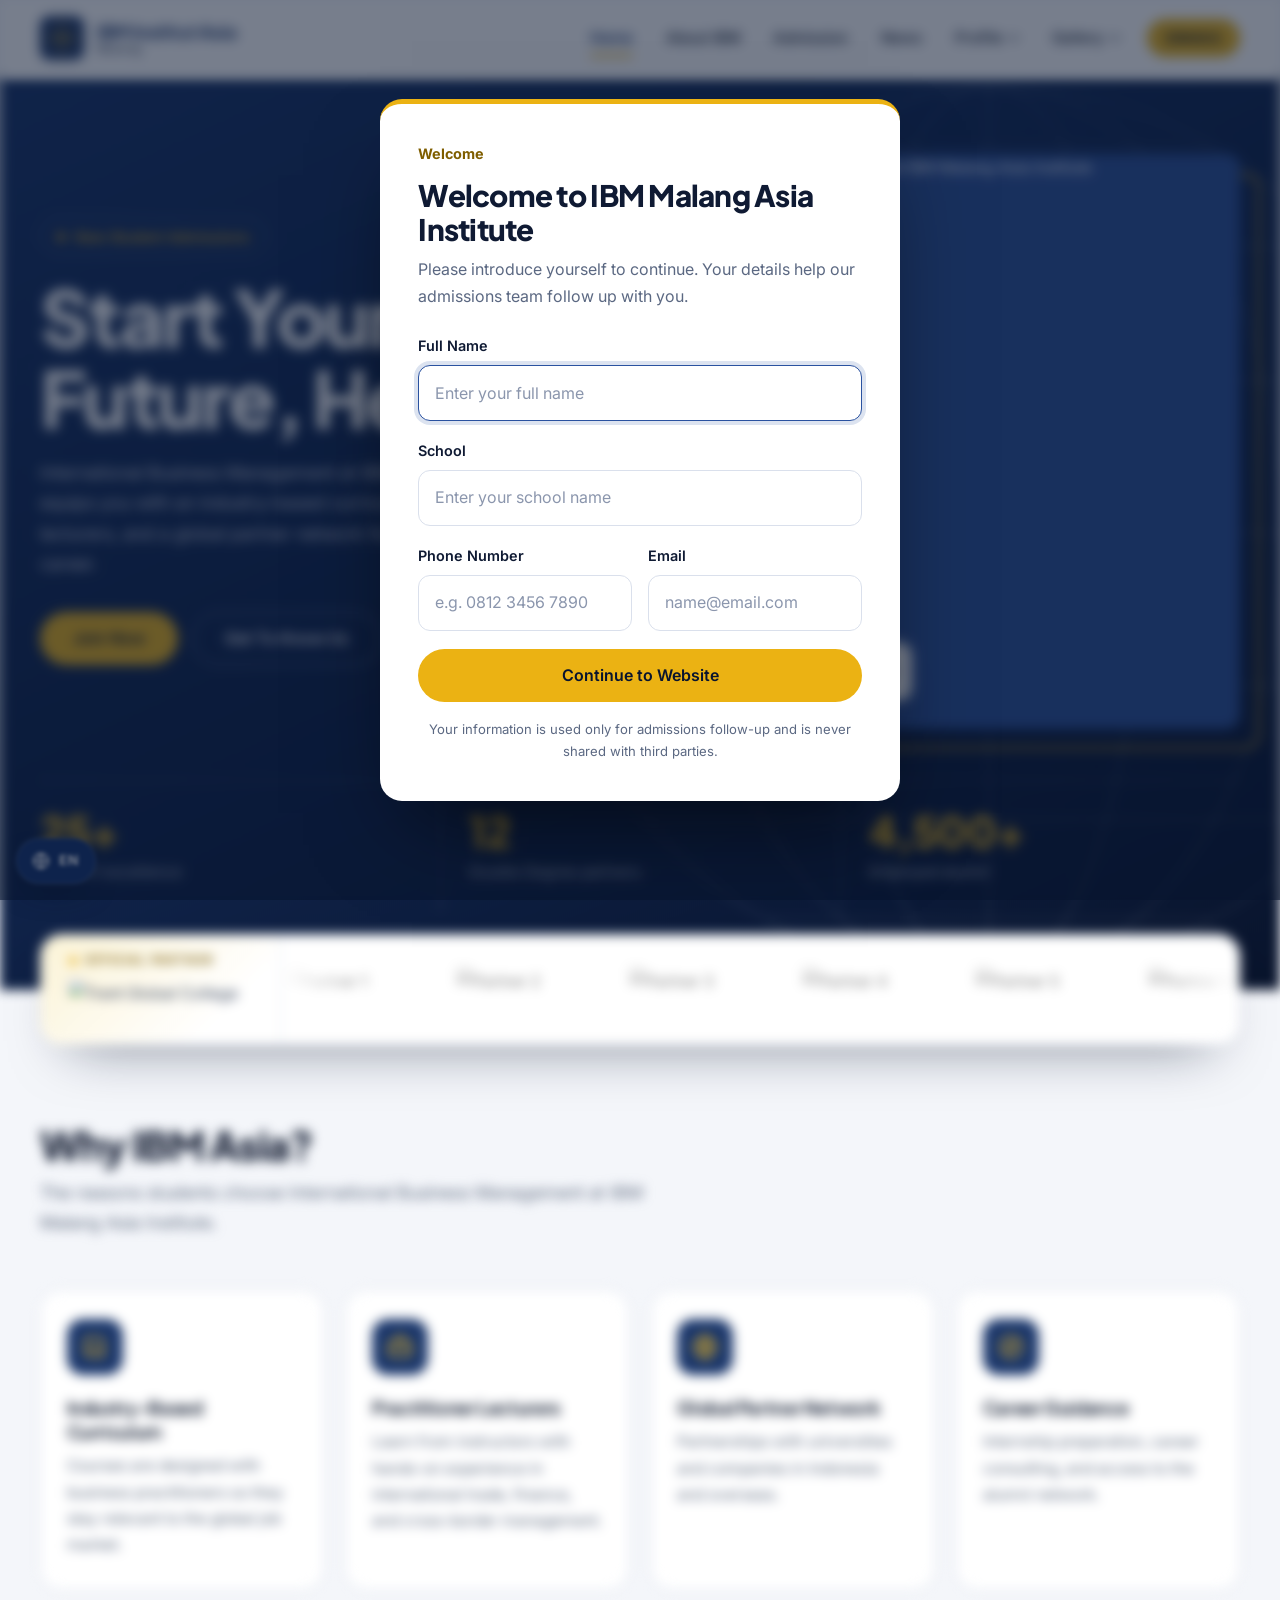
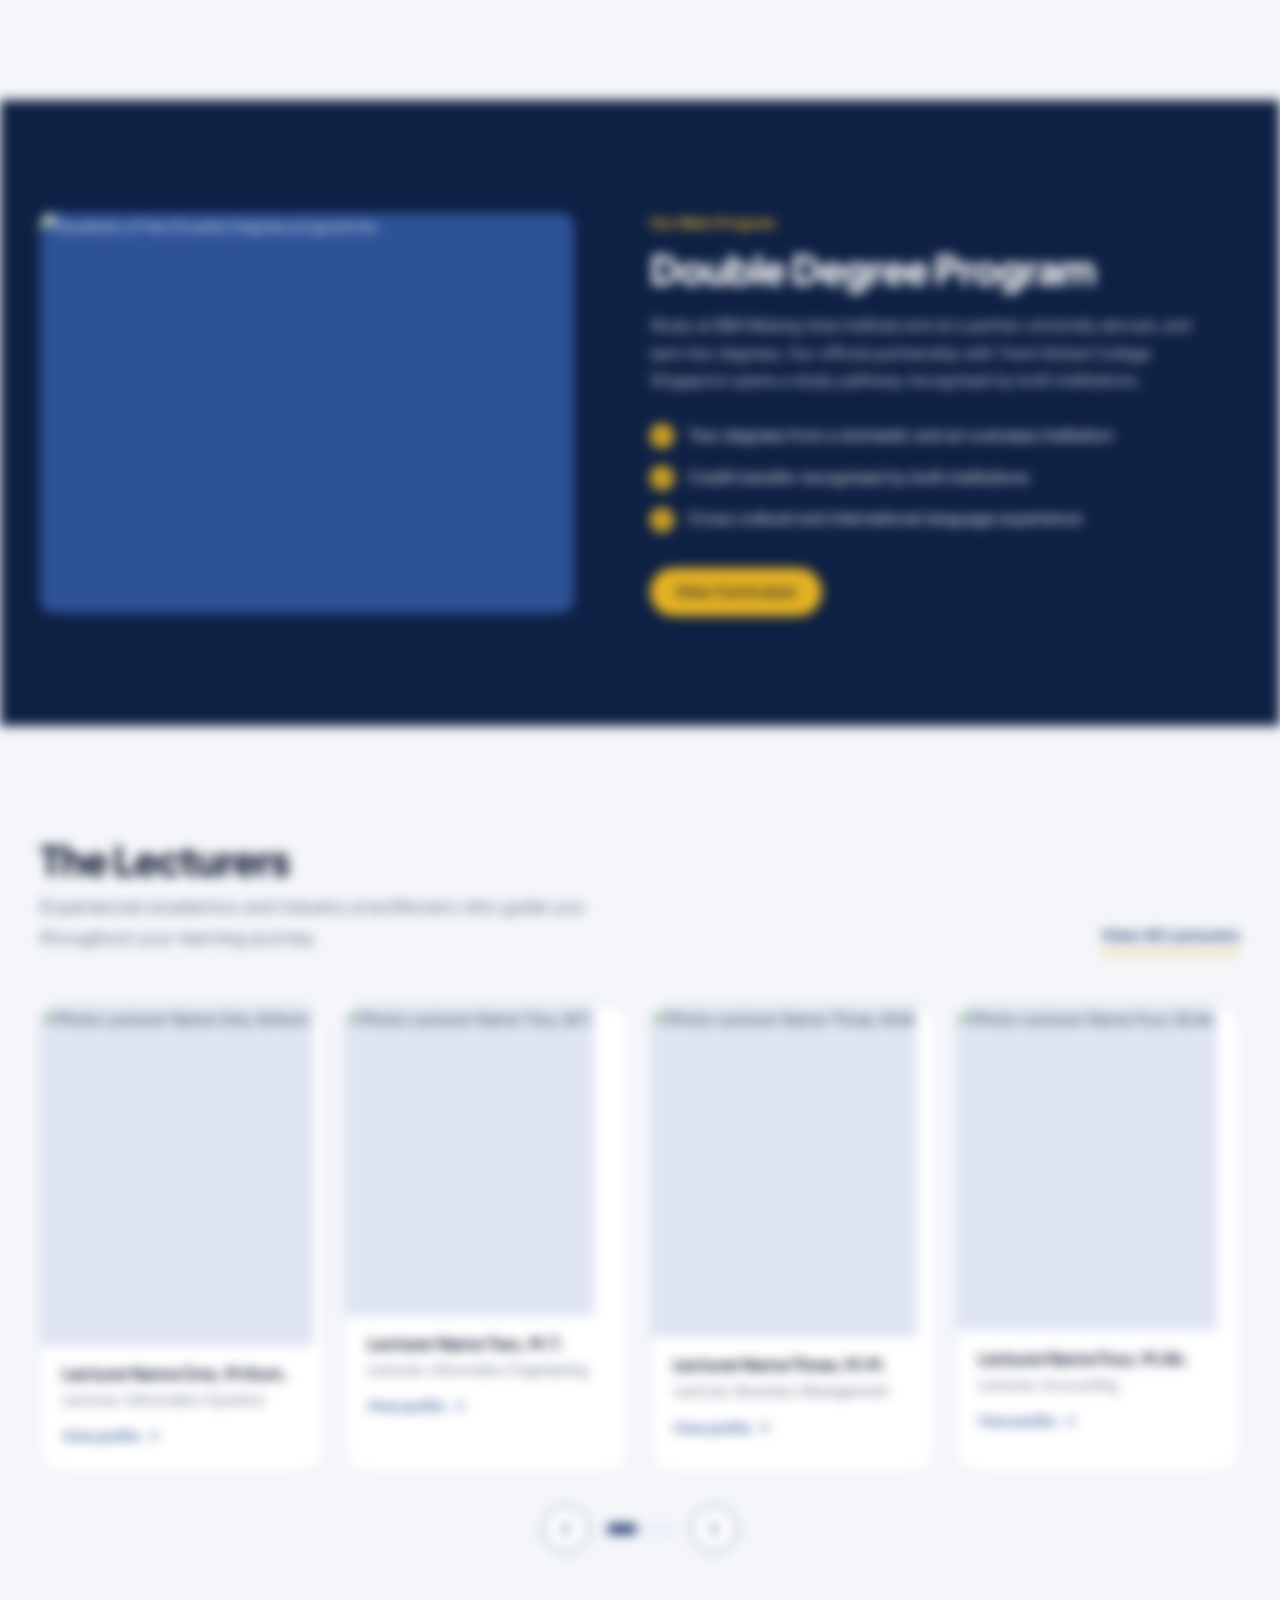
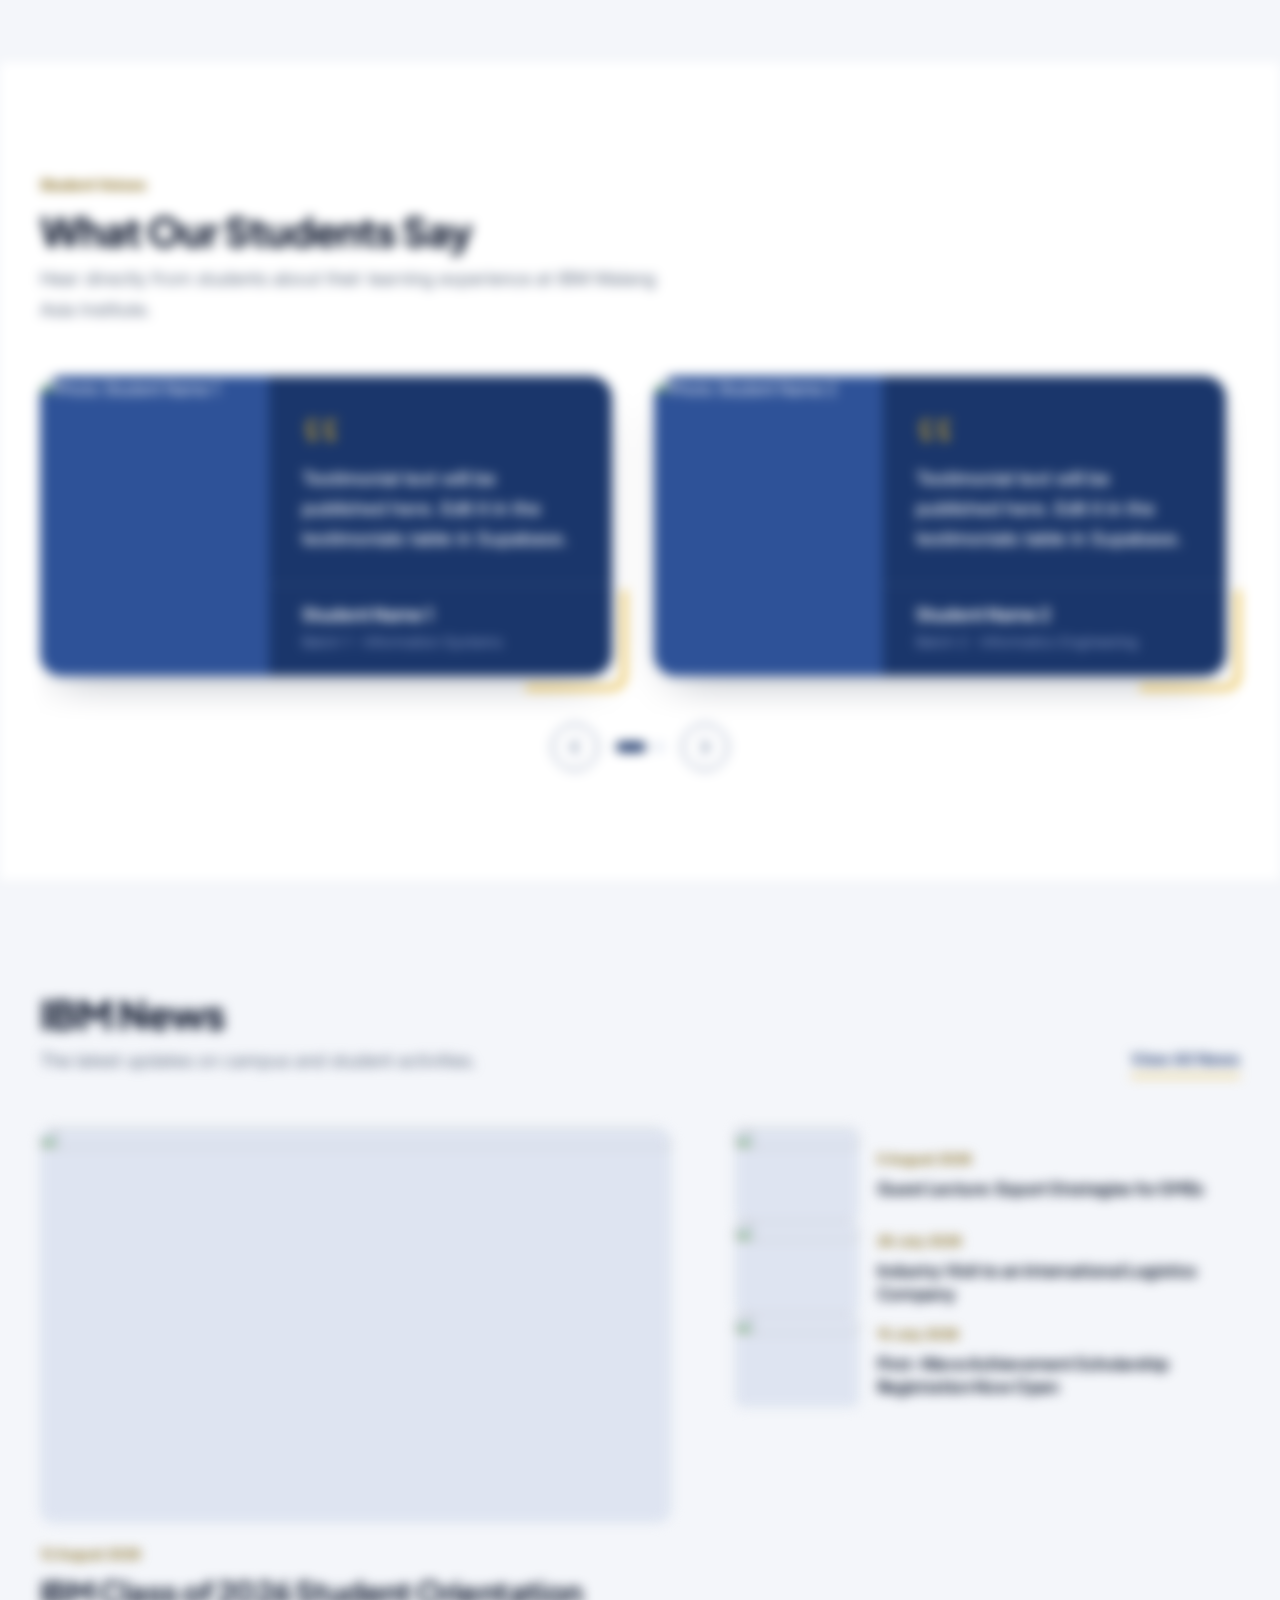
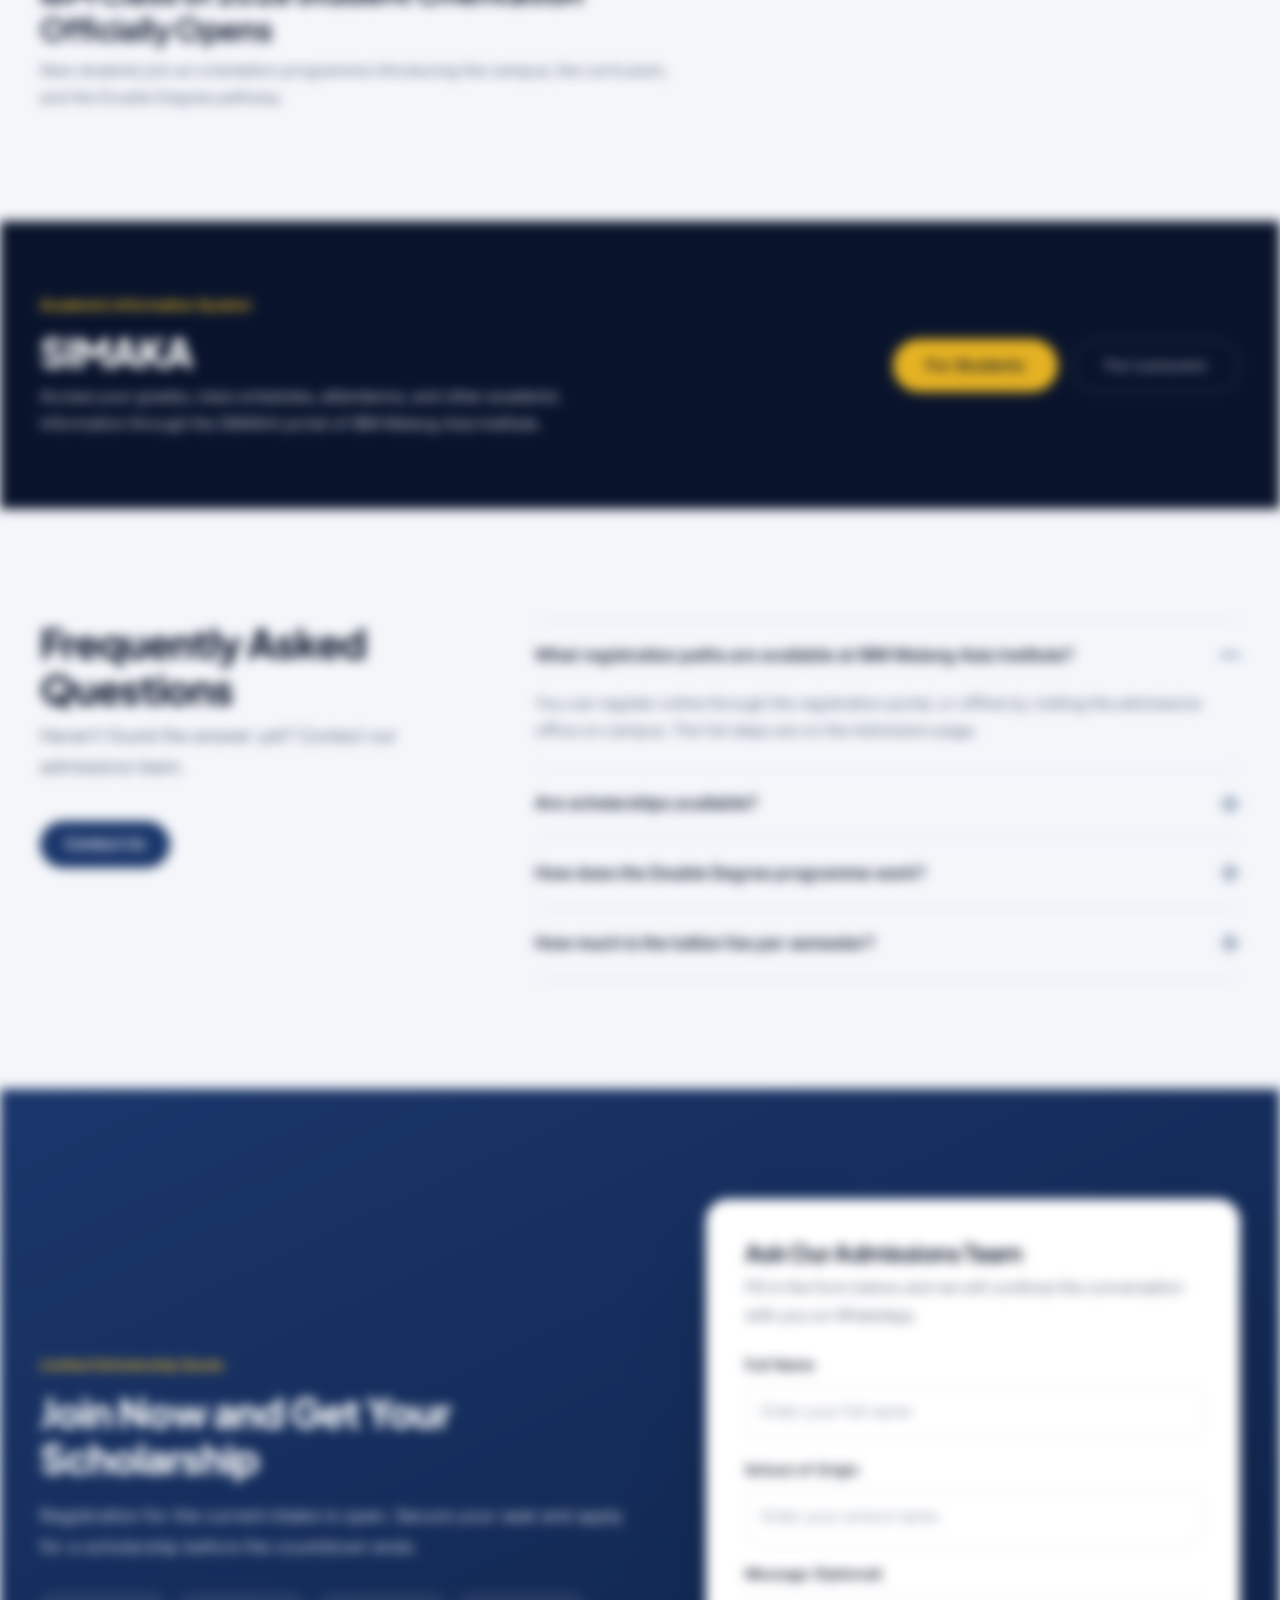
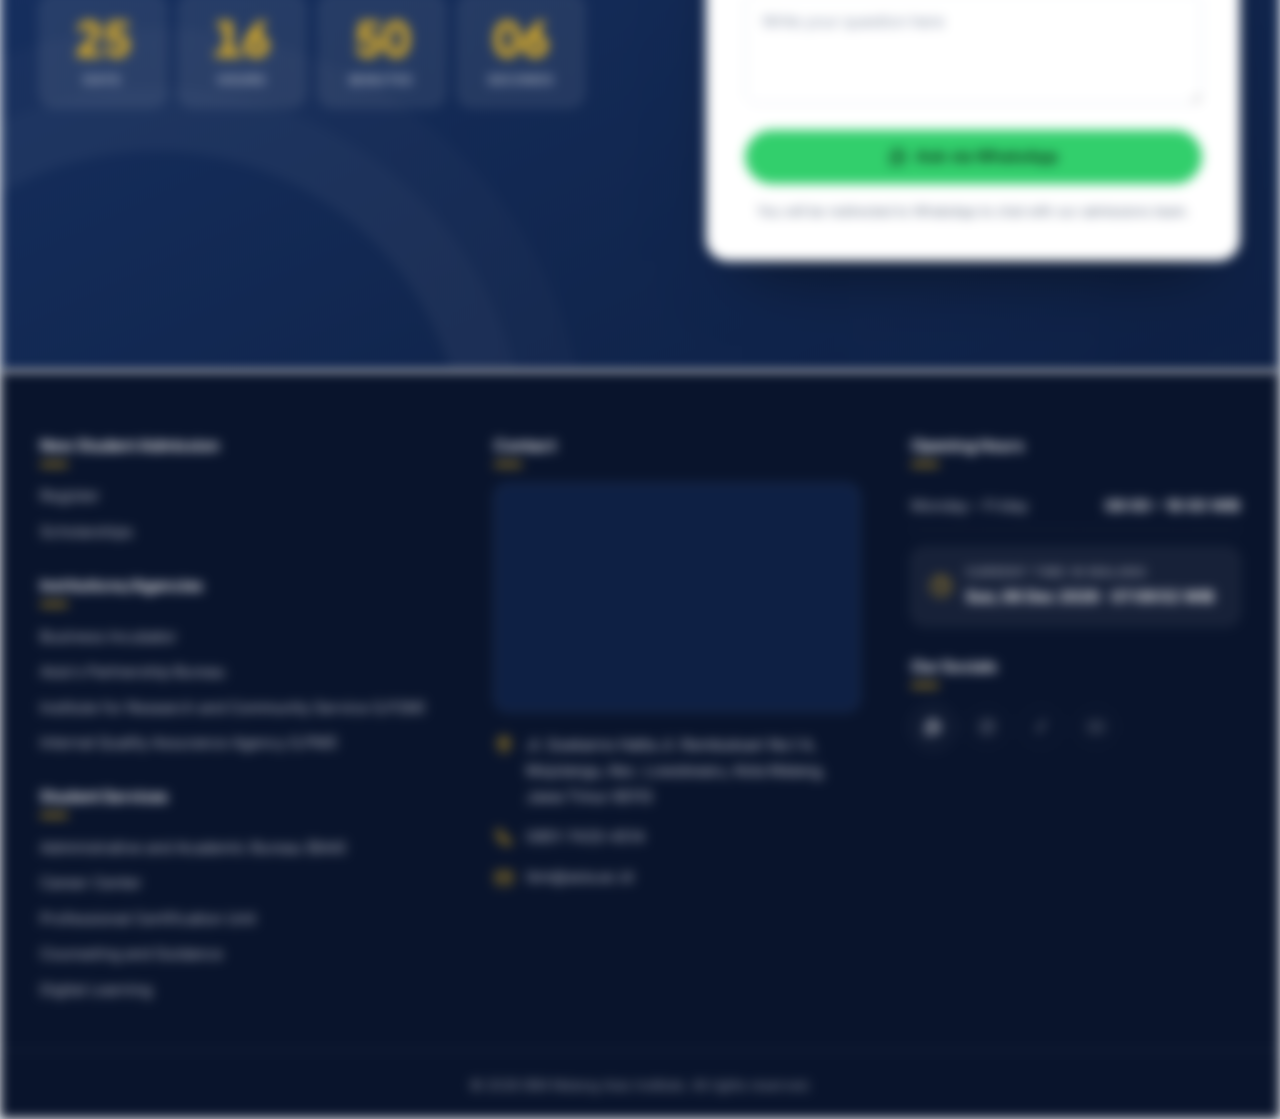
==== commit e6ef7880: "first commit" ====
--- a/index.html
+++ b/index.html
@@ -1,26 +1,26 @@
 <!DOCTYPE html>
-<html lang="id" class="cms-pending">
+<html lang="en" class="cms-pending">
 <head>
 <meta charset="UTF-8">
 <meta name="viewport" content="width=device-width, initial-scale=1">
-<title data-cms="home.meta.title">IBM Institut Asia Malang — Start Your Future</title>
-<meta name="description" content="International Business Management di Institut Asia Malang: kurikulum berbasis industri, dosen praktisi, dan program Double Degree bersama mitra internasional." data-cms-content="home.meta.description">
+<title data-cms="home.meta.title">IBM Asia Malang — Start Your Future</title>
+<meta name="description" content="International Business Management at IBM Asia Malang: an industry-based curriculum, practitioner lecturers, and a Double Degree programme with international partners." data-cms-content="home.meta.description">
 <meta name="theme-color" content="#173671">
 <meta property="og:type" content="website">
-<meta property="og:site_name" content="IBM Institut Asia Malang">
-<meta property="og:title" content="IBM Institut Asia Malang — Start Your Future" data-cms-content="home.meta.title">
-<meta property="og:description" content="International Business Management di Institut Asia Malang: kurikulum berbasis industri, dosen praktisi, dan program Double Degree bersama mitra internasional." data-cms-content="home.meta.description">
+<meta property="og:site_name" content="IBM Asia Malang">
+<meta property="og:title" content="IBM Asia Malang — Start Your Future" data-cms-content="home.meta.title">
+<meta property="og:description" content="International Business Management at IBM Asia Malang: an industry-based curriculum, practitioner lecturers, and a Double Degree programme with international partners." data-cms-content="home.meta.description">
 <meta property="og:image" content="" data-cms-content="global.seo.og_image">
 <link rel="icon" href="assets/img/favicon.svg" type="image/svg+xml">
 
 <link rel="preconnect" href="https://fonts.googleapis.com">
 <link rel="preconnect" href="https://fonts.gstatic.com" crossorigin>
-<link href="https://fonts.googleapis.com/css2?family=Plus+Jakarta+Sans:wght@400;500;600;700&family=Source+Serif+4:opsz,wght@8..60,500..700&display=swap" rel="stylesheet">
+<link href="https://fonts.googleapis.com/css2?family=Inter:wght@400;500;600&family=Plus+Jakarta+Sans:wght@500;600;700;800&display=swap" rel="stylesheet">
 <link rel="stylesheet" href="assets/css/style.css">
 </head>
 <body data-page="home">
 
-<a class="skip-link" href="#main" data-cms="global.a11y.skip_link">Langsung ke konten</a>
+<a class="skip-link" href="#main" data-cms="global.a11y.skip_link">Skip to content</a>
 <header class="site-header" id="siteHeader"></header>
 
 <main id="main">
@@ -39,26 +39,34 @@
 
     <div class="container hero-grid">
       <div class="hero-copy">
-        <p class="hero-tag" data-cms="home.hero.tag">Penerimaan Mahasiswa Baru</p>
+        <p class="hero-tag" data-cms="home.hero.tag">New Student Admissions</p>
         <h1 class="hero-title pre-line" data-cms="home.hero.title">Start Your
 Future, Here.</h1>
-        <p class="hero-desc" data-cms="home.hero.description">International Business Management di Institut Asia Malang membekali kamu dengan kurikulum berbasis industri, dosen praktisi, dan jejaring mitra global untuk berkarier di level internasional.</p>
+        <p class="hero-desc" data-cms="home.hero.description">International Business Management at IBM Asia Malang equips you with an industry-based curriculum, practitioner lecturers, and a global partner network for an international career.</p>
         <div class="hero-actions">
-          <a class="btn btn-gold btn-lg" href="admission.html#steps" data-cms="home.hero.cta_primary" data-cms-href="home.hero.cta_primary_url">Daftar Sekarang</a>
-          <a class="btn btn-outline-light btn-lg" href="about.html#glimpse" data-cms="home.hero.cta_secondary" data-cms-href="home.hero.cta_secondary_url">Kenali Kampus Kami</a>
+          <a class="btn btn-gold btn-lg" href="#join" data-cms="home.hero.cta_primary" data-cms-href="home.hero.cta_primary_url">Join Now</a>
+          <a class="btn btn-outline-light btn-lg" href="about.html#glimpse" data-cms="home.hero.cta_secondary" data-cms-href="home.hero.cta_secondary_url">Get To Know Us</a>
         </div>
       </div>
       <div class="hero-media">
-        <img src="https://placehold.co/640x800/2A52A0/EBB213?text=Foto+Kampus" alt="Suasana kampus IBM Institut Asia Malang" width="460" height="575" fetchpriority="high" data-cms-src="home.hero.image">
+        <img src="https://placehold.co/640x800/2A52A0/EBB213?text=Campus+Photo" alt="Campus life at IBM Asia Malang" width="460" height="575" fetchpriority="high" data-cms-src="home.hero.image">
         <div class="hero-badge">
-          <span class="hero-badge-mark" data-cms="home.hero.badge_mark">A</span>
-          <span data-cms="home.hero.badge_text">Terakreditasi</span>
+          <span class="hero-badge-mark" data-cms="home.hero.badge_mark">B</span>
+          <span data-cms="home.hero.badge_text">Accredited</span>
         </div>
       </div>
     </div>
 
     <div class="container">
       <dl class="hero-stats" data-collection="hero_stats"></dl>
+    </div>
+  </section>
+
+  <!-- ============ OUR PARTNERS (floats half on the hero) ============ -->
+  <section class="partners-float" id="our-partners" aria-labelledby="partners-title">
+    <div class="container">
+      <h2 class="sr-only" id="partners-title" data-cms="global.partners_strip.title">Our Partners</h2>
+      <div class="partner-bar" data-collection="partners" data-empty="hide"></div>
     </div>
   </section>
 
@@ -67,9 +75,9 @@
     <div class="container">
       <div class="section-head">
         <h2 id="why-title" data-cms="home.why.title">Why IBM Asia?</h2>
-        <p class="lead" data-cms="home.why.description">Empat alasan mahasiswa memilih International Business Management di Institut Asia Malang.</p>
-      </div>
-      <div class="why-grid" data-collection="why_items" data-empty="hide"></div>
+        <p class="lead" data-cms="home.why.description">The reasons students choose International Business Management at IBM Malang Asia Institute.</p>
+      </div>
+      <div data-collection="why_items" data-empty="hide"></div>
     </div>
   </section>
 
@@ -77,28 +85,15 @@
   <section class="section section-dark" id="double-degree" aria-labelledby="dd-title">
     <div class="container dd-grid">
       <div class="dd-media">
-        <img src="https://placehold.co/800x600/2A52A0/EBB213?text=Double+Degree" alt="Mahasiswa program Double Degree" width="800" height="600" loading="lazy" data-cms-src="home.double_degree.image">
+        <img src="https://placehold.co/800x600/2A52A0/EBB213?text=Double+Degree" alt="Students of the Double Degree programme" width="800" height="600" loading="lazy" data-cms-src="home.double_degree.image">
       </div>
       <div class="dd-copy">
-        <p class="eyebrow" data-cms="home.double_degree.eyebrow">Program Unggulan</p>
-        <h2 id="dd-title" data-cms="home.double_degree.title">Double Degree Programme</h2>
-        <p data-cms="home.double_degree.description">Tempuh studi di IBM Institut Asia dan universitas mitra di luar negeri, lalu raih dua gelar sekaligus. Kerja sama resmi dengan Trent Global College Singapore membuka jalur studi lanjut yang diakui kedua institusi.</p>
+        <p class="eyebrow" data-cms="home.double_degree.eyebrow">Our Main Program</p>
+        <h2 id="dd-title" data-cms="home.double_degree.title">Double Degree Program</h2>
+        <p data-cms="home.double_degree.description">Study at IBM Malang Asia Institute and at a partner university abroad, and earn two degrees. Our official partnership with Trent Global College Singapore opens a study pathway recognised by both institutions.</p>
         <ul class="check-list" data-collection="double_degree_points"></ul>
-        <a class="btn btn-gold" href="about.html#curriculum" data-cms="home.double_degree.cta" data-cms-href="home.double_degree.cta_url">Lihat Kurikulum</a>
-      </div>
-    </div>
-  </section>
-
-  <!-- ============ OUR PARTNER ============ -->
-  <section class="section section-white" id="our-partner" aria-labelledby="partner-title">
-    <div class="container">
-      <div class="section-head partners-head">
-        <h2 id="partner-title" data-cms="home.partners.title">Our Partner</h2>
-        <p class="lead" data-cms="home.partners.description">Bekerja sama dengan institusi pendidikan dan dunia industri, di dalam dan luar negeri.</p>
-      </div>
-    </div>
-    <div class="container">
-      <div class="marquee" data-collection="partners" data-empty="hide"></div>
+        <a class="btn btn-gold" href="about.html#curriculum" data-cms="home.double_degree.cta" data-cms-href="home.double_degree.cta_url">View Curriculum</a>
+      </div>
     </div>
   </section>
 
@@ -108,37 +103,49 @@
       <div class="section-head section-head-row">
         <div>
           <h2 id="lect-title" data-cms="home.lecturers.title">The Lecturers</h2>
-          <p class="lead" data-cms="home.lecturers.description">Akademisi dan praktisi berpengalaman yang mendampingi proses belajarmu.</p>
-        </div>
-        <a class="text-link" href="profile-lecturers.html" data-cms="home.lecturers.more_label" data-cms-href="home.lecturers.more_url">Lihat semua dosen</a>
-      </div>
-      <div class="lecturer-grid" data-collection="home_lecturers" data-empty="hide"></div>
+          <p class="lead" data-cms="home.lecturers.description">Experienced academics and industry practitioners who guide you throughout your learning journey.</p>
+        </div>
+        <a class="text-link" href="profile-lecturers.html" data-cms="home.lecturers.more_label" data-cms-href="home.lecturers.more_url">View All Lecturers</a>
+      </div>
+      <div data-collection="home_lecturers" data-empty="hide"></div>
+    </div>
+  </section>
+
+  <!-- ============ TESTIMONIALS ============ -->
+  <section class="section section-white" id="testimonials" aria-labelledby="testi-title">
+    <div class="container">
+      <div class="section-head">
+        <p class="eyebrow" data-cms="home.testimonials.eyebrow">Student Voices</p>
+        <h2 id="testi-title" data-cms="home.testimonials.title">What Our Students Say</h2>
+        <p class="lead" data-cms="home.testimonials.description">Hear directly from students about their learning experience at IBM Malang Asia Institute.</p>
+      </div>
+      <div data-collection="testimonials" data-empty="hide"></div>
     </div>
   </section>
 
   <!-- ============ IBM NEWS ============ -->
-  <section class="section section-white" id="ibm-news" aria-labelledby="news-title">
+  <section class="section" id="ibm-news" aria-labelledby="news-title">
     <div class="container">
       <div class="section-head section-head-row">
         <div>
           <h2 id="news-title" data-cms="home.news.title">IBM News</h2>
-          <p class="lead" data-cms="home.news.description">Kabar terbaru seputar kegiatan kampus dan mahasiswa.</p>
-        </div>
-        <a class="text-link" href="news.html" data-cms="home.news.more_label" data-cms-href="home.news.more_url">Lihat semua berita</a>
+          <p class="lead" data-cms="home.news.description">The latest updates on campus and student activities.</p>
+        </div>
+        <a class="text-link" href="news.html" data-cms="home.news.more_label" data-cms-href="home.news.more_url">View All News</a>
       </div>
       <div class="news-layout" data-collection="home_news" data-empty="hide"></div>
     </div>
   </section>
 
-  <!-- ============ SIMAKA ============ -->
+  <!-- ============ ACADEMIC INFORMATION SYSTEM ============ -->
   <section class="simaka" id="simaka" aria-labelledby="simaka-title">
     <div class="container simaka-inner">
       <div>
-        <p class="eyebrow" data-cms="home.simaka.eyebrow">Sistem Informasi Akademik</p>
+        <p class="eyebrow" data-cms="home.simaka.eyebrow">Academic Information System</p>
         <h2 id="simaka-title" data-cms="home.simaka.title">SIMAKA</h2>
-        <p data-cms="home.simaka.description">Akses nilai, jadwal kuliah, presensi, dan informasi akademik lainnya melalui portal SIMAKA IBM Institut Asia Malang.</p>
-      </div>
-      <a class="btn btn-gold btn-lg" href="https://simaka.ibmasia.ac.id" target="_blank" rel="noopener noreferrer" data-cms="home.simaka.cta" data-cms-href="global.simaka.url">Masuk ke SIMAKA</a>
+        <p data-cms="home.simaka.description">Access your grades, class schedules, attendance, and other academic information through the SIMAKA portal of IBM Malang Asia Institute.</p>
+      </div>
+      <div class="btn-row" data-collection="simaka_buttons"></div>
     </div>
   </section>
 
@@ -146,22 +153,95 @@
   <section class="section" id="faq" aria-labelledby="faq-title">
     <div class="container faq-layout">
       <div class="section-head">
-        <h2 id="faq-title" data-cms="home.faq.title">Pertanyaan yang Sering Diajukan</h2>
-        <p class="lead" data-cms="home.faq.description">Belum menemukan jawaban? Hubungi bagian admisi kami.</p>
-        <a class="btn btn-navy" href="mailto:info@ibmasia.ac.id" data-cms="home.faq.cta" data-cms-href="home.faq.cta_url">Hubungi Admisi</a>
+        <h2 id="faq-title" data-cms="home.faq.title">Frequently Asked Questions</h2>
+        <p class="lead" data-cms="home.faq.description">Haven't found the answer yet? Contact our admissions team.</p>
+        <a class="btn btn-navy" href="mailto:ibm@asia.ac.id" data-cms="home.faq.cta" data-cms-href="home.faq.cta_url">Contact Us</a>
       </div>
       <div class="accordion" data-collection="faqs" data-accordion="single"></div>
     </div>
   </section>
 
+  <!-- ============ JOIN NOW & SCHOLARSHIP ============ -->
+  <section class="section join" id="join" aria-labelledby="join-title">
+    <div class="container join-grid">
+      <div class="join-copy">
+        <p class="eyebrow" data-cms="home.join.eyebrow">Limited Scholarship Quota</p>
+        <h2 id="join-title" data-cms="home.join.title">Join Now and Get Your Scholarship</h2>
+        <p class="lead" data-cms="home.join.description">Registration for the current intake is open. Secure your seat and apply for a scholarship before the countdown ends.</p>
+        <div class="countdown" data-countdown role="timer" aria-label="Registration countdown">
+          <div class="cd-box"><span class="cd-num" data-unit="days">00</span><span class="cd-label" data-cms="home.join.cd_days">Days</span></div>
+          <div class="cd-box"><span class="cd-num" data-unit="hours">00</span><span class="cd-label" data-cms="home.join.cd_hours">Hours</span></div>
+          <div class="cd-box"><span class="cd-num" data-unit="minutes">00</span><span class="cd-label" data-cms="home.join.cd_minutes">Minutes</span></div>
+          <div class="cd-box"><span class="cd-num" data-unit="seconds">00</span><span class="cd-label" data-cms="home.join.cd_seconds">Seconds</span></div>
+        </div>
+        <p class="countdown-ended" data-countdown-ended hidden data-cms="home.join.countdown_ended">Registration for this wave has closed. Contact us to learn about the next intake.</p>
+      </div>
+
+      <form class="join-card" id="joinForm" novalidate>
+        <h3 data-cms="home.join.card_title">Ask Our Admissions Team</h3>
+        <p class="join-card-desc" data-cms="home.join.card_description">Fill in the form below and we will continue the conversation with you on WhatsApp.</p>
+        <div class="field">
+          <label for="join-name" data-cms="home.join.name_label">Full Name</label>
+          <input id="join-name" name="name" type="text" autocomplete="name" required maxlength="120" placeholder="Enter your full name" data-cms-placeholder="home.join.name_placeholder">
+        </div>
+        <div class="field">
+          <label for="join-school" data-cms="home.join.school_label">School of Origin</label>
+          <input id="join-school" name="school" type="text" autocomplete="organization" required maxlength="160" placeholder="Enter your school name" data-cms-placeholder="home.join.school_placeholder">
+        </div>
+        <div class="field">
+          <label for="join-message" data-cms="home.join.message_label">Message (Optional)</label>
+          <textarea id="join-message" name="message" rows="3" maxlength="500" placeholder="Write your question here" data-cms-placeholder="home.join.message_placeholder"></textarea>
+        </div>
+        <p class="form-error" id="joinError" role="alert" hidden></p>
+        <button class="btn btn-wa btn-lg" type="submit">
+          <svg class="icon" viewBox="0 0 24 24" aria-hidden="true" focusable="false"><path d="M12 3a9 9 0 0 0-7.8 13.5L3 21l4.7-1.2A9 9 0 1 0 12 3z"/><path d="M9 8.6c0 3.4 3 6.4 6.4 6.4l1-1.5-2-1-1 .8c-1-.4-2-1.4-2.4-2.4l.8-1-1-2z"/></svg>
+          <span data-cms="home.join.button">Ask via WhatsApp</span>
+        </button>
+        <p class="join-note" data-cms="home.join.note">You will be redirected to WhatsApp to chat with our admissions team.</p>
+      </form>
+    </div>
+  </section>
+
 </main>
 
 <footer class="site-footer" id="siteFooter"></footer>
+
+<!-- ============ VISITOR GATE (Home only) ============ -->
+<dialog class="gate" id="visitorGate" aria-labelledby="gateTitle" aria-describedby="gateDesc">
+  <form class="gate-card" id="gateForm" novalidate>
+    <p class="eyebrow" data-cms="home.gate.eyebrow">Welcome</p>
+    <h2 id="gateTitle" data-cms="home.gate.title">Welcome to IBM Malang Asia Institute</h2>
+    <p id="gateDesc" class="gate-desc" data-cms="home.gate.description">Please introduce yourself to continue. Your details help our admissions team follow up with you.</p>
+    <div class="field">
+      <label for="gate-name" data-cms="home.gate.name_label">Full Name</label>
+      <input id="gate-name" name="full_name" type="text" autocomplete="name" required maxlength="120" placeholder="Enter your full name" data-cms-placeholder="home.gate.name_placeholder">
+    </div>
+    <div class="field">
+      <label for="gate-school" data-cms="home.gate.school_label">School</label>
+      <input id="gate-school" name="school" type="text" autocomplete="organization" required maxlength="160" placeholder="Enter your school name" data-cms-placeholder="home.gate.school_placeholder">
+    </div>
+    <div class="field-row">
+      <div class="field">
+        <label for="gate-phone" data-cms="home.gate.phone_label">Phone Number</label>
+        <input id="gate-phone" name="phone" type="tel" autocomplete="tel" required maxlength="20" inputmode="tel" placeholder="e.g. 0812 3456 7890" data-cms-placeholder="home.gate.phone_placeholder">
+      </div>
+      <div class="field">
+        <label for="gate-email" data-cms="home.gate.email_label">Email</label>
+        <input id="gate-email" name="email" type="email" autocomplete="email" required maxlength="160" placeholder="name@email.com" data-cms-placeholder="home.gate.email_placeholder">
+      </div>
+    </div>
+    <input class="hp" type="text" name="website" tabindex="-1" autocomplete="off" aria-hidden="true">
+    <p class="form-error" id="gateError" role="alert" hidden></p>
+    <button class="btn btn-gold btn-lg btn-block" type="submit" data-cms="home.gate.submit">Continue to Website</button>
+    <p class="gate-note" data-cms="home.gate.privacy">Your information is used only for admissions follow-up and is never shared with third parties.</p>
+  </form>
+</dialog>
 
 <script src="assets/js/config.js"></script>
 <script src="assets/js/fallback-data.js"></script>
 <script src="assets/js/layout.js"></script>
 <script src="assets/js/cms.js"></script>
 <script src="assets/js/ui.js"></script>
+<script src="assets/js/features.js"></script>
 </body>
 </html>
--- a/assets/css/style.css
+++ b/assets/css/style.css
@@ -4,7 +4,8 @@
 
    DESIGN SYSTEM
    Warna identitas : Dark Blue #173671  ·  Yellow #EBB213
-   Tipografi       : Source Serif 4 (judul)  +  Plus Jakarta Sans (isi/UI)
+   Tipografi       : Plus Jakarta Sans (judul, tegas & modern)  +  Inter (isi/UI)
+                     Tanpa font serif; cadangan sistem juga sans-serif.
    Aturan emas     : kuning dipakai sebagai FILL (tombol, penanda, angka di
                      latar biru). Di latar terang, teks aksen memakai
                      --gold-ink agar kontras tetap lolos WCAG AA.
@@ -37,8 +38,8 @@
   --white:  #FFFFFF;
 
   /* Tipografi */
-  --font-serif: "Source Serif 4", Georgia, "Times New Roman", serif;
-  --font-sans:  "Plus Jakarta Sans", system-ui, -apple-system, "Segoe UI", Roboto, sans-serif;
+  --font-head: "Plus Jakarta Sans", "Inter", system-ui, -apple-system, "Segoe UI", Roboto, Arial, sans-serif;
+  --font-sans: "Inter", system-ui, -apple-system, "Segoe UI", Roboto, Arial, sans-serif;
 
   /* Layout */
   --container: 1200px;
@@ -47,8 +48,9 @@
   --header-h: 76px;
 
   /* Bentuk */
-  --r-sm: 6px;
-  --r-md: 10px;
+  --r-sm: 8px;
+  --r-md: 14px;
+  --r-lg: 22px;
   --shadow-pop: 0 20px 44px -20px rgba(8, 20, 47, .38);
   --ease: cubic-bezier(.2, .7, .2, 1);
 }
@@ -63,7 +65,7 @@
 body {
   margin: 0;
   font-family: var(--font-sans);
-  font-size: 1.0625rem;          /* 17px */
+  font-size: 1rem;               /* 16px */
   line-height: 1.7;
   color: var(--text);
   background: var(--paper);
@@ -81,15 +83,15 @@
 .pre-line { white-space: pre-line; }
 
 h1, h2, h3, h4 {
-  font-family: var(--font-serif);
+  font-family: var(--font-head);
   color: var(--ink);
-  font-weight: 600;
+  font-weight: 700;
   margin: 0 0 .5em;
-  letter-spacing: -.01em;
-}
-h1 { font-size: clamp(2.25rem, 1.5rem + 3vw, 3.5rem); line-height: 1.08; letter-spacing: -.02em; }
-h2 { font-size: clamp(1.75rem, 1.3rem + 1.8vw, 2.5rem); line-height: 1.15; }
-h3 { font-size: 1.25rem; line-height: 1.3; }
+  letter-spacing: -.02em;
+}
+h1 { font-size: clamp(2.25rem, 1.5rem + 3vw, 3.5rem); line-height: 1.08; letter-spacing: -.03em; font-weight: 800; }
+h2 { font-size: clamp(1.75rem, 1.3rem + 1.8vw, 2.5rem); line-height: 1.15; letter-spacing: -.025em; font-weight: 800; }
+h3 { font-size: 1.2rem; line-height: 1.3; }
 p  { margin: 0 0 1em; }
 
 :focus-visible { outline: 3px solid var(--brand-500); outline-offset: 3px; border-radius: 2px; }
@@ -118,7 +120,7 @@
 .btn {
   display: inline-flex; align-items: center; justify-content: center; gap: .5rem;
   padding: .85rem 1.5rem;
-  border: 1.5px solid transparent; border-radius: var(--r-sm);
+  border: 1.5px solid transparent; border-radius: 999px;
   font: 600 .95rem/1.2 var(--font-sans);
   transition: background-color .18s ease, color .18s ease, border-color .18s ease, transform .18s ease;
 }
@@ -158,7 +160,7 @@
 .brand { display: flex; align-items: center; gap: .8rem; flex-shrink: 0; }
 .brand-mark { width: 44px; height: 44px; border-radius: 9px; object-fit: cover; }
 .brand-text { display: flex; flex-direction: column; line-height: 1.15; }
-.brand-text strong { font-family: var(--font-serif); font-size: 1.15rem; font-weight: 700; color: var(--brand); letter-spacing: -.01em; }
+.brand-text strong { font-family: var(--font-head); font-size: 1.15rem; font-weight: 700; color: var(--brand); letter-spacing: -.01em; }
 .brand-text small { font-size: .75rem; font-weight: 600; color: var(--muted); letter-spacing: .04em; }
 
 .nav-toggle { display: none; width: 44px; height: 44px; align-items: center; justify-content: center; flex-direction: column; gap: 5px; border-radius: var(--r-sm); }
@@ -235,7 +237,7 @@
 .hero-title {
   margin: 0 0 1.25rem; color: #fff;
   font-size: clamp(2.7rem, 1.4rem + 4.8vw, 4.9rem);
-  line-height: 1.03; letter-spacing: -.028em; font-weight: 600;
+  line-height: 1.03; letter-spacing: -.035em; font-weight: 800;
 }
 .hero-desc { max-width: 34rem; margin: 0; font-size: 1.125rem; color: rgba(255,255,255,.82); }
 .hero-actions { display: flex; flex-wrap: wrap; gap: .85rem; margin-top: 2rem; }
@@ -261,7 +263,7 @@
 .hero-badge-mark {
   display: grid; place-items: center; width: 36px; height: 36px; border-radius: 50%;
   background: var(--gold); color: var(--brand-900);
-  font: 700 1.1rem/1 var(--font-serif);
+  font: 700 1.1rem/1 var(--font-head);
 }
 
 .hero-stats {
@@ -271,7 +273,7 @@
 }
 .stat { padding: 1.6rem 1.5rem 1.8rem 0; }
 .stat + .stat { padding-left: 1.75rem; border-left: 1px solid rgba(255,255,255,.16); }
-.stat dt { font: 600 clamp(2rem, 1.4rem + 1.6vw, 2.75rem)/1.1 var(--font-serif); color: var(--gold); letter-spacing: -.02em; }
+.stat dt { font: 800 clamp(2rem, 1.4rem + 1.6vw, 2.75rem)/1.1 var(--font-head); color: var(--gold); letter-spacing: -.02em; }
 .stat dd { margin: .3rem 0 0; font-size: .95rem; color: rgba(255,255,255,.72); }
 
 /* ---------- 6. Section umum ---------- */
@@ -292,17 +294,23 @@
 .eyebrow { margin: 0 0 .7rem; font-size: .9rem; font-weight: 700; color: var(--gold-ink); }
 .section-dark .eyebrow, .page-hero .eyebrow { color: var(--gold); }
 
-/* ---------- 7. Why IBM Asia ---------- */
-.why-grid { display: grid; grid-template-columns: repeat(4, minmax(0, 1fr)); gap: clamp(1.5rem, 3vw, 2.75rem); }
-.why-item { padding-top: 1.6rem; border-top: 2px solid var(--brand); }
+/* ---------- 7. Why IBM Asia (kartu di dalam carousel) ---------- */
+.why-card {
+  width: 100%; height: 100%; padding: 1.75rem 1.6rem 1.9rem;
+  background: #fff; border: 1px solid var(--line); border-radius: var(--r-lg);
+  transition: transform .3s var(--ease), box-shadow .3s var(--ease), border-color .3s ease;
+}
+.why-card:hover { transform: translateY(-5px); box-shadow: var(--shadow-pop); border-color: var(--brand-100); }
 .why-icon {
-  display: grid; place-items: center; width: 52px; height: 52px; margin-bottom: 1.25rem;
-  background: var(--brand); color: var(--gold); border-radius: var(--r-sm);
-}
-.why-icon svg { width: 26px; height: 26px; fill: none; stroke: currentColor; stroke-width: 1.7; stroke-linecap: round; stroke-linejoin: round; }
+  display: grid; place-items: center; width: 56px; height: 56px; margin-bottom: 1.35rem;
+  background: var(--brand); color: var(--gold); border-radius: 16px;
+  transition: transform .3s var(--ease), background-color .3s ease;
+}
+.why-card:hover .why-icon { transform: rotate(-6deg) scale(1.06); background: var(--brand-500); }
+.why-icon svg { width: 28px; height: 28px; fill: none; stroke: currentColor; stroke-width: 1.7; stroke-linecap: round; stroke-linejoin: round; }
 .why-icon img { width: 100%; height: 100%; object-fit: cover; border-radius: inherit; }
-.why-item h3 { margin-bottom: .5rem; }
-.why-item p { margin: 0; font-size: .98rem; color: var(--muted); }
+.why-card h3 { margin-bottom: .55rem; font-size: 1.15rem; }
+.why-card p { margin: 0; font-size: .97rem; color: var(--muted); }
 
 /* ---------- 8. Double degree ---------- */
 .dd-grid { display: grid; grid-template-columns: minmax(0, .95fr) minmax(0, 1.05fr); gap: clamp(2rem, 6vw, 5.5rem); align-items: center; }
@@ -338,11 +346,20 @@
 }
 .partner:hover img, .partner:focus-visible img { filter: none; opacity: 1; }
 
-/* ---------- 10. Dosen (beranda) ---------- */
-.lecturer-grid { display: grid; grid-template-columns: repeat(4, minmax(0, 1fr)); gap: clamp(1rem, 2.5vw, 1.75rem); }
-.lecturer img { width: 100%; aspect-ratio: 4 / 5; object-fit: cover; border-radius: var(--r-md); background: var(--brand-100); margin-bottom: 1rem; }
-.lecturer h3 { margin: 0 0 .15rem; font-size: 1.1rem; }
-.lecturer p { margin: 0; font-size: .92rem; color: var(--muted); }
+/* ---------- 10. Dosen (beranda, di dalam carousel) ---------- */
+.lecturer-card {
+  display: flex; flex-direction: column; width: 100%; height: 100%; text-align: left;
+  background: #fff; border: 1px solid var(--line); border-radius: var(--r-lg); overflow: hidden;
+  transition: transform .3s var(--ease), box-shadow .3s var(--ease), border-color .3s ease;
+}
+.lecturer-card:hover, .lecturer-card:focus-visible { transform: translateY(-5px); box-shadow: var(--shadow-pop); border-color: var(--brand-100); }
+.lecturer-photo { display: block; aspect-ratio: 4 / 5; overflow: hidden; background: var(--brand-100); }
+.lecturer-photo img { width: 100%; height: 100%; object-fit: cover; transition: transform .6s var(--ease); }
+.lecturer-card:hover .lecturer-photo img { transform: scale(1.05); }
+.lecturer-body { display: flex; flex-direction: column; gap: .2rem; padding: 1.1rem 1.3rem 1.35rem; }
+.lecturer-body strong { font: 700 1.05rem/1.3 var(--font-head); color: var(--ink); letter-spacing: -.01em; }
+.lecturer-role { font-size: .9rem; color: var(--muted); }
+.lecturer-cta { display: inline-flex; align-items: center; gap: .35rem; margin-top: .6rem; font-size: .85rem; font-weight: 600; color: var(--brand-500); }
 
 /* ---------- 11. Berita ---------- */
 .news-layout { display: grid; grid-template-columns: minmax(0, 1.25fr) minmax(0, 1fr); gap: clamp(2rem, 5vw, 4rem); align-items: start; }
@@ -400,7 +417,7 @@
 .prose li::marker { color: var(--gold-ink); }
 .prose a { color: var(--brand-500); text-decoration: underline; text-decoration-color: var(--gold); text-decoration-thickness: 2px; text-underline-offset: 3px; }
 .prose a:hover { color: var(--brand); }
-.prose blockquote { margin: 1.75em 0; padding: .25em 0 .25em 1.25rem; border-left: 4px solid var(--gold); font-family: var(--font-serif); font-size: 1.2rem; line-height: 1.6; color: var(--ink); }
+.prose blockquote { margin: 1.75em 0; padding: .25em 0 .25em 1.25rem; border-left: 4px solid var(--gold); font-family: var(--font-head); font-size: 1.2rem; line-height: 1.6; color: var(--ink); }
 .prose img { display: block; max-width: 100%; height: auto; margin: 1.75em 0; border-radius: var(--r-md); }
 
 .article-foot { display: flex; flex-wrap: wrap; align-items: center; justify-content: space-between; gap: 1rem 1.5rem; margin-top: clamp(2rem, 4vw, 3rem); padding-top: 1.5rem; border-top: 1px solid var(--line); }
@@ -457,23 +474,8 @@
 .course-list li:last-child { border-bottom: 0; }
 .course-list li span:last-child { flex: none; font-size: .875rem; font-weight: 600; color: var(--gold-ink); white-space: nowrap; }
 
-/* ---------- 14. Footer ---------- */
+/* ---------- 14. Footer (dasar; tata letak 3 kolom ada di bagian L) ---------- */
 .site-footer { background: var(--brand-900); color: rgba(255,255,255,.72); padding-top: clamp(3rem, 5vw, 4.5rem); font-size: .95rem; }
-.footer-grid { display: grid; grid-template-columns: 1.5fr 1fr 1.2fr; gap: clamp(2rem, 5vw, 4rem); padding-bottom: 3rem; }
-.footer-brand .brand-text strong { color: #fff; }
-.footer-brand .brand-text small { color: rgba(255,255,255,.6); }
-.footer-brand p { margin: 1.25rem 0 .75rem; max-width: 24rem; }
-.footer-brand address { max-width: 24rem; color: rgba(255,255,255,.6); }
-.footer-title { margin: 0 0 1rem; font: 700 1rem/1.3 var(--font-sans); color: #fff; letter-spacing: 0; }
-.footer-list { display: grid; gap: .65rem; }
-.footer-list a { transition: color .15s ease; }
-.footer-list a:hover { color: var(--gold); }
-.footer-social { display: flex; flex-wrap: wrap; gap: .5rem .75rem; margin-top: 1.25rem; }
-.footer-social a {
-  padding: .35rem .8rem; border: 1px solid rgba(255,255,255,.22); border-radius: 999px;
-  font-size: .85rem; font-weight: 600; transition: border-color .15s ease, color .15s ease;
-}
-.footer-social a:hover { border-color: var(--gold); color: var(--gold); }
 .footer-bottom { border-top: 1px solid rgba(255,255,255,.12); padding-block: 1.4rem; font-size: .85rem; color: rgba(255,255,255,.55); }
 .footer-bottom p { margin: 0; }
 
@@ -545,7 +547,7 @@
 .steps li:last-child { border-bottom: 0; }
 .step-no {
   display: grid; place-items: center; width: 44px; height: 44px; border-radius: 50%;
-  background: var(--brand); color: var(--gold); font: 700 1.15rem/1 var(--font-serif);
+  background: var(--brand); color: var(--gold); font: 700 1.15rem/1 var(--font-head);
 }
 .steps h3 { margin: .1rem 0 .35rem; font-size: 1.15rem; }
 .steps p { margin: 0; color: var(--muted); }
@@ -560,20 +562,6 @@
   content: ""; flex: none; width: 24px; height: 24px; margin-top: .1rem; border-radius: 50%;
   background: var(--gold) url("data:image/svg+xml,%3Csvg xmlns='http://www.w3.org/2000/svg' viewBox='0 0 24 24' fill='none' stroke='%2308142F' stroke-width='3' stroke-linecap='round' stroke-linejoin='round'%3E%3Cpath d='M5 12.5l4.5 4.5L19 7.5'/%3E%3C/svg%3E") center / 14px no-repeat;
 }
-
-.scholarship-grid { display: grid; grid-template-columns: repeat(2, minmax(0, 1fr)); gap: clamp(1.25rem, 3vw, 2rem); }
-.scholarship {
-  display: flex; flex-direction: column; align-items: flex-start;
-  padding: clamp(1.5rem, 3vw, 2.25rem); background: #fff;
-  border: 1px solid var(--line); border-top: 4px solid var(--gold); border-radius: var(--r-md);
-}
-.scholarship .eyebrow { margin-bottom: .6rem; }
-.scholarship h3 { font-size: 1.5rem; margin-bottom: .75rem; }
-.scholarship > p { color: var(--muted); }
-.bullets { display: grid; gap: .6rem; margin: .25rem 0 1.75rem; }
-.bullets li { position: relative; padding-left: 1.4rem; color: var(--ink); font-size: .96rem; }
-.bullets li::before { content: ""; position: absolute; left: 0; top: .6em; width: 7px; height: 7px; border-radius: 50%; background: var(--gold); }
-.scholarship .btn { margin-top: auto; }
 
 /* ---------- 19. Profil (dosen & mahasiswa) ---------- */
 .people-grid { display: grid; grid-template-columns: repeat(4, minmax(0, 1fr)); gap: clamp(1rem, 2.2vw, 1.5rem); }
@@ -620,8 +608,351 @@
 
 /* ---------- 21. 404 ---------- */
 .notfound { min-height: 56vh; display: grid; align-content: center; justify-items: start; gap: .5rem; padding-block: 5rem; }
-.notfound-code { margin: 0; font: 600 clamp(4rem, 3rem + 8vw, 8rem)/1 var(--font-serif); color: var(--brand); letter-spacing: -.04em; }
+.notfound-code { margin: 0; font: 600 clamp(4rem, 3rem + 8vw, 8rem)/1 var(--font-head); color: var(--brand); letter-spacing: -.04em; }
 .notfound p { max-width: 32rem; color: var(--muted); }
+
+/* =========================================================================
+   KOMPONEN BARU (redesain): utilitas, partner floating, carousel, testimonial,
+   join/countdown, gate, pop-up profil, menu bahasa, admission baru.
+   ========================================================================= */
+
+/* ---------- A. Utilitas ---------- */
+.sr-only {
+  position: absolute; width: 1px; height: 1px; margin: -1px; padding: 0; overflow: hidden;
+  clip: rect(0 0 0 0); clip-path: inset(50%); white-space: nowrap; border: 0;
+}
+.icon { width: 20px; height: 20px; flex: none; fill: none; stroke: currentColor; stroke-width: 1.8; stroke-linecap: round; stroke-linejoin: round; }
+.icon-arrow { width: 16px; height: 16px; flex: none; fill: none; stroke: currentColor; stroke-width: 2; stroke-linecap: round; stroke-linejoin: round; transition: transform .2s var(--ease); }
+.btn:hover .icon-arrow, .lecturer-card:hover .icon-arrow, .person:hover .icon-arrow { transform: translate(2px, -2px); }
+.btn-row { display: flex; flex-wrap: wrap; gap: .85rem; }
+.btn-block { width: 100%; }
+.btn-wa { background: #25D366; color: #06240F; }
+.btn-wa:hover { background: #3EE07F; }
+.btn.is-disabled { opacity: .5; cursor: not-allowed; }
+.btn.is-disabled:hover { transform: none; }
+.btn-gold.is-disabled:hover { background: var(--gold); }
+.btn-navy.is-disabled:hover { background: var(--brand); }
+.btn-outline.is-disabled:hover { background: transparent; color: var(--brand); }
+.btn-outline-light.is-disabled:hover { background: transparent; color: #fff; border-color: rgba(255,255,255,.5); }
+.section-head-center { margin-inline: auto; text-align: center; }
+.section-head-center .lead { margin-inline: auto; }
+
+/* ---------- B. Partner: kartu melayang setengah di atas hero ---------- */
+.hero { padding-bottom: clamp(3.5rem, 6vw, 5rem); }
+.partners-float { --float-overlap: 56px; position: relative; z-index: 5; margin-top: calc(-1 * var(--float-overlap)); }
+.partners-float + .section { padding-top: clamp(3.5rem, 6vw, 5.5rem); }
+.partner-bar {
+  display: flex; align-items: stretch;
+  background: #fff; border: 1px solid var(--line); border-radius: var(--r-lg);
+  box-shadow: 0 28px 56px -30px rgba(8, 20, 47, .55); overflow: hidden;
+}
+.partner-official {
+  flex: none; display: flex; flex-direction: column; justify-content: center; gap: .6rem;
+  min-width: 15rem; padding: 1rem 1.75rem;
+  background: linear-gradient(135deg, var(--gold-100), #fff 75%); border-right: 1px solid var(--line);
+}
+.partner-label { display: flex; align-items: center; gap: .5rem; font-size: .72rem; font-weight: 700; letter-spacing: .09em; text-transform: uppercase; color: var(--gold-ink); }
+.partner-label::before { content: ""; width: 8px; height: 8px; border-radius: 50%; background: var(--gold); }
+.partner-official-logos { display: flex; align-items: center; gap: 1.25rem; }
+.partner-lg img { height: 48px; max-width: 210px; filter: none; opacity: 1; }
+.partner-bar .marquee { flex: 1; min-width: 0; padding-block: 1.4rem; border: 0; }
+.partners-strip { background: var(--paper); }
+.partners-strip .partner-bar { box-shadow: 0 18px 40px -28px rgba(8, 20, 47, .4); }
+
+/* ---------- C. Carousel (scroll-snap) ---------- */
+.carousel { --per-view: 4; --gap: 1.35rem; position: relative; }
+.carousel-viewport {
+  overflow-x: auto; overscroll-behavior-x: contain; scroll-snap-type: x mandatory; scrollbar-width: none;
+  padding-block: .85rem 1.4rem; margin-block: -.85rem -1.4rem;
+}
+.carousel-viewport::-webkit-scrollbar { display: none; }
+.carousel-track { display: flex; gap: var(--gap); }
+.carousel-slide {
+  display: flex; scroll-snap-align: start;
+  flex: 0 0 calc((100% - (var(--per-view) - 1) * var(--gap)) / var(--per-view));
+}
+.carousel-controls { display: flex; align-items: center; justify-content: center; gap: 1.1rem; margin-top: 2.1rem; }
+.carousel.is-single .carousel-controls { display: none; }
+.carousel-btn {
+  display: grid; place-items: center; width: 46px; height: 46px; border-radius: 50%;
+  border: 1.5px solid var(--brand); color: var(--brand); background: #fff;
+  transition: background-color .18s ease, color .18s ease, transform .18s ease;
+}
+.carousel-btn svg { width: 20px; height: 20px; fill: none; stroke: currentColor; stroke-width: 2.2; stroke-linecap: round; stroke-linejoin: round; }
+.carousel-btn:hover { background: var(--brand); color: #fff; transform: scale(1.06); }
+.carousel-dots { display: flex; align-items: center; gap: .5rem; }
+.carousel-dot { width: 10px; height: 10px; border-radius: 999px; background: var(--brand-100); transition: width .25s var(--ease), background-color .25s ease; }
+.carousel-dot:hover { background: var(--brand-300); }
+.carousel-dot.is-active { width: 30px; background: var(--brand); }
+
+/* ---------- D. Testimonials (carousel kartu kutipan) ---------- */
+.carousel.carousel-testi { --per-view: 2; --gap: 1.75rem; }
+/* Ruang untuk aksen sudut emas (::after) agar tidak terpotong viewport */
+.carousel-testi .carousel-slide { padding: 0 14px 14px 0; }
+/* Kiri: foto setinggi kartu. Kanan: atas = kutipan, bawah = nama & batch. */
+.testi-card {
+  position: relative; flex: 1; display: grid; grid-template-columns: minmax(0, 2fr) minmax(0, 3fr); margin: 0;
+  background: var(--brand); color: #fff; border-radius: var(--r-lg); box-shadow: var(--shadow-pop);
+}
+.testi-card.is-nophoto { grid-template-columns: minmax(0, 1fr); }
+.testi-card::after {
+  content: ""; position: absolute; right: -14px; bottom: -14px; width: 100px; height: 100px;
+  border-right: 4px solid var(--gold); border-bottom: 4px solid var(--gold); border-radius: 0 0 var(--r-md) 0; pointer-events: none;
+}
+.testi-photo { min-height: 300px; border-radius: var(--r-lg) 0 0 var(--r-lg); overflow: hidden; background: var(--brand-500); }
+.testi-photo img { display: block; width: 100%; height: 100%; object-fit: cover; }
+.testi-body { display: flex; flex-direction: column; min-width: 0; }
+.testi-quote { flex: 1; padding: clamp(1.5rem, 2.6vw, 2.2rem) clamp(1.5rem, 2.6vw, 2.2rem) 1.4rem; }
+.testi-quote-icon { width: 40px; height: 40px; margin-bottom: .85rem; fill: none; stroke: var(--gold); stroke-width: 1.7; stroke-linecap: round; stroke-linejoin: round; }
+.testi-card blockquote { margin: 0; font-size: clamp(1rem, .95rem + .3vw, 1.14rem); line-height: 1.65; font-weight: 500; }
+.testi-author { margin: 0; padding: 1.15rem clamp(1.5rem, 2.6vw, 2.2rem) 1.4rem; border-top: 1px solid rgba(255,255,255,.14); }
+.testi-author strong { display: block; font: 700 1.1rem/1.3 var(--font-head); }
+.testi-batch { display: block; margin-top: .2rem; font-size: .9rem; color: var(--brand-300); }
+
+/* ---------- E. Academic Information System (tombol ganda) ---------- */
+.simaka .btn-row { flex: none; }
+
+/* ---------- F. Join Now & Scholarship ---------- */
+.join {
+  position: relative; overflow: hidden; color: rgba(255,255,255,.86);
+  background: linear-gradient(155deg, var(--brand) 0%, var(--brand-800) 100%);
+}
+.join::before {
+  content: ""; position: absolute; left: -12%; bottom: -45%; width: min(620px, 80vw); aspect-ratio: 1; border-radius: 50%;
+  border: 2px solid rgba(255,255,255,.07); box-shadow: 0 0 0 60px rgba(255,255,255,.025), 0 0 0 120px rgba(255,255,255,.02); pointer-events: none;
+}
+.join .container { position: relative; }
+.join h2 { color: #fff; }
+.join .eyebrow { color: var(--gold); }
+.join .lead { color: rgba(255,255,255,.8); }
+.join-grid { display: grid; grid-template-columns: minmax(0, 1.05fr) minmax(0, .95fr); gap: clamp(2rem, 6vw, 5rem); align-items: center; }
+.countdown { display: grid; grid-template-columns: repeat(4, minmax(0, 1fr)); gap: .85rem; max-width: 34rem; margin-top: 2rem; }
+.cd-box { padding: 1.15rem .5rem 1rem; text-align: center; background: rgba(255,255,255,.08); border: 1px solid rgba(255,255,255,.18); border-radius: var(--r-md); }
+.cd-num { display: block; font: 800 clamp(1.9rem, 1.3rem + 2.2vw, 3rem)/1 var(--font-head); color: var(--gold); font-variant-numeric: tabular-nums; letter-spacing: -.02em; }
+.cd-label { display: block; margin-top: .5rem; font-size: .74rem; font-weight: 600; letter-spacing: .09em; text-transform: uppercase; color: rgba(255,255,255,.75); }
+.countdown-ended { margin: 1.25rem 0 0; padding: .9rem 1.1rem; max-width: 34rem; border-radius: var(--r-md); background: rgba(235,178,19,.14); border: 1px solid rgba(235,178,19,.5); color: #fff; font-weight: 500; }
+.join-card { padding: clamp(1.5rem, 3vw, 2.5rem); background: #fff; color: var(--text); border-radius: var(--r-lg); box-shadow: 0 36px 70px -36px rgba(0,0,0,.6); }
+.join-card h3 { margin-bottom: .4rem; font-size: 1.45rem; }
+.join-card-desc { margin-bottom: 1.5rem; color: var(--muted); }
+.join-card .btn-wa { width: 100%; }
+.join-note, .gate-note { margin: 1rem 0 0; font-size: .82rem; text-align: center; color: var(--muted); }
+
+/* ---------- G. Form umum ---------- */
+.field { margin-bottom: 1.1rem; }
+.field label { display: block; margin-bottom: .4rem; font-size: .9rem; font-weight: 600; color: var(--ink); }
+.field input, .field textarea {
+  width: 100%; padding: .85rem 1rem; font: inherit; color: var(--ink); background: #fff;
+  border: 1.5px solid var(--line); border-radius: 12px;
+  transition: border-color .15s ease, box-shadow .15s ease;
+}
+.field textarea { resize: vertical; min-height: 5.5rem; }
+.field input::placeholder, .field textarea::placeholder { color: #8B96AD; }
+.field input:focus, .field textarea:focus { outline: none; border-color: var(--brand-500); box-shadow: 0 0 0 4px rgba(42, 82, 160, .16); }
+.field-row { display: grid; grid-template-columns: 1fr 1fr; gap: 0 1rem; }
+.form-error { margin: 0 0 1rem; padding: .7rem .95rem; border-radius: 10px; background: #FDECEC; color: #8A1C1C; font-size: .9rem; font-weight: 500; }
+.hp { position: absolute; left: -9999px; width: 1px; height: 1px; opacity: 0; pointer-events: none; }
+
+/* ---------- H. Visitor gate (pop-up wajib di Home) ---------- */
+body.is-gated { overflow: hidden; }
+body.is-gated #siteHeader, body.is-gated main, body.is-gated #siteFooter {
+  filter: blur(6px) saturate(.9); pointer-events: none; user-select: none;
+}
+.gate { width: min(520px, calc(100vw - 2rem)); max-width: none; max-height: calc(100vh - 2rem); padding: 0; border: 0; background: transparent; overflow: visible; }
+.gate::backdrop { background: rgba(8, 20, 47, .55); backdrop-filter: blur(2px); }
+.gate[open] { animation: pm-in .35s var(--ease); }
+.gate-card {
+  max-height: calc(100vh - 2rem); overflow: auto; padding: clamp(1.5rem, 4vw, 2.4rem);
+  background: #fff; border-top: 5px solid var(--gold); border-radius: var(--r-lg);
+  box-shadow: 0 44px 90px -32px rgba(0,0,0,.65);
+}
+.gate-card h2 { margin-bottom: .6rem; font-size: clamp(1.45rem, 1.15rem + 1vw, 1.85rem); }
+.gate-desc { margin-bottom: 1.5rem; color: var(--muted); }
+
+/* ---------- I. Pop-up profil dosen ---------- */
+body.modal-open { overflow: hidden; }
+.person-modal {
+  width: min(900px, calc(100vw - 2rem)); max-width: none; max-height: calc(100vh - 2rem); padding: 0; border: 0;
+  border-radius: var(--r-lg); background: #fff; color: var(--text); overflow: auto; box-shadow: 0 44px 100px -32px rgba(0,0,0,.7);
+}
+.person-modal::backdrop { background: rgba(8, 20, 47, .72); backdrop-filter: blur(3px); }
+.person-modal[open] { animation: pm-in .3s var(--ease); }
+@keyframes pm-in { from { opacity: 0; transform: translateY(16px) scale(.98); } to { opacity: 1; transform: none; } }
+.modal-close {
+  position: absolute; top: .9rem; right: .9rem; z-index: 2; display: grid; place-items: center; width: 42px; height: 42px;
+  border-radius: 50%; background: #fff; border: 1px solid var(--line); color: var(--brand); font-size: 1.6rem; line-height: 1;
+  transition: background-color .15s ease, color .15s ease;
+}
+.modal-close:hover { background: var(--gold); border-color: var(--gold); color: var(--brand-900); }
+.pm-grid { display: grid; grid-template-columns: minmax(0, .82fr) minmax(0, 1.18fr); min-height: 100%; }
+.pm-photo { position: relative; background: var(--brand-100); }
+.pm-photo img { position: absolute; inset: 0; width: 100%; height: 100%; object-fit: cover; }
+.pm-body { padding: clamp(1.75rem, 3.5vw, 2.75rem); }
+.pm-body h2 { margin: 0 2.5rem .5rem 0; font-size: clamp(1.5rem, 1.2rem + 1vw, 2rem); }
+.pm-facts { display: grid; gap: 1rem; margin: 1.35rem 0 0; }
+.pm-facts dt { font-size: .74rem; font-weight: 700; letter-spacing: .09em; text-transform: uppercase; color: var(--gold-ink); }
+.pm-facts dd { margin: .2rem 0 0; font-weight: 600; color: var(--ink); line-height: 1.45; }
+.pm-ach { margin-top: 1.75rem; padding-top: 1.5rem; border-top: 1px solid var(--line); }
+.pm-ach h3 { margin-bottom: .9rem; font-size: 1.05rem; }
+.pm-ach ul { display: grid; gap: .65rem; }
+.pm-ach li { position: relative; padding-left: 1.4rem; color: var(--ink); font-size: .96rem; }
+.pm-ach li::before { content: ""; position: absolute; left: 0; top: .6em; width: 7px; height: 7px; border-radius: 50%; background: var(--gold); }
+
+/* Tombol "View profile" di kartu dosen (halaman Profile) */
+.person.is-clickable { cursor: pointer; }
+.person-cta {
+  display: inline-flex; align-items: center; gap: .35rem; margin-top: .55rem;
+  font-size: .8rem; font-weight: 600; color: #fff; opacity: 0; transform: translateY(4px);
+  transition: opacity .25s ease, transform .25s var(--ease);
+}
+.person:hover .person-cta, .person:focus-visible .person-cta, .person:focus-within .person-cta { opacity: 1; transform: none; }
+@media (hover: none) { .person-cta { opacity: 1; transform: none; } }
+
+/* Tab angkatan (Profile Students) */
+.students-tabs .tabs-nav { margin-bottom: 2rem; max-width: 100%; overflow-x: auto; }
+[role="tabpanel"]:not([hidden]) > .people-grid { animation: panel-in .4s var(--ease) both; }
+@keyframes panel-in { from { opacity: 0; transform: translateY(8px); } to { opacity: 1; transform: none; } }
+
+/* ---------- J. Menu bahasa (kiri bawah) ---------- */
+.lang-switch { position: fixed; left: 16px; bottom: 16px; z-index: 120; }
+.lang-btn {
+  display: inline-flex; align-items: center; gap: .5rem; height: 46px; padding: 0 1.05rem 0 .9rem; border-radius: 999px;
+  background: var(--brand); color: #fff; border: 1px solid rgba(255,255,255,.2);
+  font-size: .85rem; font-weight: 700; letter-spacing: .03em; box-shadow: 0 14px 30px -12px rgba(8, 20, 47, .75);
+  transition: background-color .18s ease, transform .18s ease;
+}
+.lang-btn:hover { background: var(--brand-500); transform: translateY(-1px); }
+.lang-btn svg { width: 20px; height: 20px; fill: none; stroke: currentColor; stroke-width: 1.8; stroke-linecap: round; stroke-linejoin: round; }
+.lang-menu {
+  position: absolute; left: 0; bottom: calc(100% + 10px); width: 256px; padding: .7rem;
+  background: #fff; border: 1px solid var(--line); border-radius: var(--r-md); box-shadow: var(--shadow-pop);
+  animation: panel-in .2s var(--ease) both;
+}
+.lang-menu ul { max-height: min(55vh, 420px); overflow-y: auto; overscroll-behavior: contain; }
+.lang-title { margin: .3rem .55rem .5rem; font-size: .72rem; font-weight: 700; letter-spacing: .09em; text-transform: uppercase; color: var(--muted); }
+.lang-menu ul button {
+  display: flex; align-items: center; justify-content: space-between; gap: .75rem; width: 100%;
+  padding: .62rem .7rem; border-radius: 8px; text-align: left; font-size: .92rem; color: var(--ink);
+}
+.lang-menu ul button:hover { background: var(--brand-50); }
+.lang-menu ul button[aria-checked="true"] { background: var(--gold-100); font-weight: 600; }
+.lang-menu ul button svg { width: 16px; height: 16px; flex: none; fill: none; stroke: var(--brand); stroke-width: 2.4; stroke-linecap: round; stroke-linejoin: round; opacity: 0; }
+.lang-menu ul button[aria-checked="true"] svg { opacity: 1; }
+.lang-note { margin: .55rem .55rem .2rem; font-size: .72rem; line-height: 1.4; color: var(--muted); }
+.gt-host { position: absolute; left: -9999px; top: 0; width: 1px; height: 1px; overflow: hidden; }
+
+/* Sembunyikan antarmuka bawaan Google Translate (UI diganti menu bahasa di atas) */
+.goog-te-banner-frame, .goog-te-balloon-frame, #goog-gt-tt, .goog-tooltip, .goog-te-spinner-pos, iframe.skiptranslate { display: none !important; }
+body { top: 0 !important; }
+.goog-text-highlight { background: none !important; box-shadow: none !important; }
+
+/* ---------- K. Admission: langkah, beasiswa, aksi, biaya ---------- */
+.step-link { margin-top: 1rem; }
+
+.scholarship-grid { display: grid; grid-template-columns: repeat(4, minmax(0, 1fr)); gap: clamp(1.25rem, 2.6vw, 2rem); }
+.scholarship {
+  position: relative; display: flex; flex-direction: column; align-items: flex-start; overflow: hidden;
+  padding: clamp(1.5rem, 2.6vw, 2.1rem); background: #fff;
+  border: 1px solid var(--line); border-top: 4px solid var(--gold); border-radius: var(--r-lg);
+  transition: transform .35s var(--ease), box-shadow .35s var(--ease), border-color .35s ease;
+}
+.scholarship::after {
+  content: ""; position: absolute; inset: auto 0 0 0; height: 4px; background: var(--brand);
+  transform: scaleX(0); transform-origin: left; transition: transform .5s var(--ease);
+}
+.scholarship:hover, .scholarship:focus-within { transform: translateY(-6px); box-shadow: var(--shadow-pop); border-color: var(--brand-100); }
+.scholarship:hover::after, .scholarship:focus-within::after { transform: scaleX(1); }
+.scholarship-no { position: absolute; top: 1.1rem; right: 1.4rem; font: 800 2.6rem/1 var(--font-head); color: var(--brand-100); transition: color .3s ease, transform .35s var(--ease); }
+.scholarship:hover .scholarship-no { color: var(--gold); transform: translateY(-2px); }
+.scholarship .eyebrow { margin-bottom: .6rem; padding-right: 3.5rem; }
+.scholarship h3 { margin-bottom: .75rem; font-size: 1.4rem; }
+.scholarship > p { color: var(--muted); }
+.bullets { display: grid; gap: .6rem; margin: .25rem 0 0; }
+.bullets li { position: relative; padding-left: 1.4rem; color: var(--ink); font-size: .96rem; }
+.bullets li::before { content: ""; position: absolute; left: 0; top: .6em; width: 7px; height: 7px; border-radius: 50%; background: var(--gold); }
+
+.action-panels { display: grid; grid-template-columns: repeat(2, minmax(0, 1fr)); gap: clamp(1.25rem, 3vw, 2rem); margin-top: clamp(2rem, 4vw, 3rem); }
+.action-panel { padding: clamp(1.5rem, 3vw, 2.25rem); background: var(--brand); color: rgba(255,255,255,.82); border-radius: var(--r-lg); }
+.action-panel h3 { margin-bottom: .4rem; color: #fff; font-size: 1.4rem; }
+.action-panel p { margin-bottom: 1.4rem; }
+
+.tuition-grid { display: grid; grid-template-columns: minmax(0, 1.15fr) minmax(0, .85fr); gap: clamp(1.5rem, 4vw, 3rem); align-items: start; }
+.tuition-block h3 { margin-bottom: 1rem; font-size: 1.35rem; }
+.note-list { display: grid; gap: .5rem; margin-top: 1rem; font-size: .92rem; color: var(--muted); }
+.note-list li { position: relative; padding-left: 1.2rem; }
+.note-list li::before { content: ""; position: absolute; left: 0; top: .6em; width: 6px; height: 6px; border-radius: 50%; background: var(--gold); }
+.tuition-semester { padding: clamp(1.6rem, 3vw, 2.4rem); background: var(--brand); color: rgba(255,255,255,.82); border-radius: var(--r-lg); }
+.tuition-semester h3 { color: #fff; }
+.fee-amount { margin: 0; font: 800 clamp(2.3rem, 1.6rem + 2.6vw, 3.6rem)/1.05 var(--font-head); letter-spacing: -.035em; color: var(--gold); }
+.fee-caption { margin: .5rem 0 1.4rem; font-weight: 600; color: #fff; }
+.fee-note { margin: 0; padding-top: 1.15rem; border-top: 1px solid rgba(255,255,255,.2); }
+.tuition-semester .note-list { color: rgba(255,255,255,.72); }
+
+/* ---------- L. Footer (3 kolom) ---------- */
+.footer-grid { display: grid; grid-template-columns: 1.1fr 1fr .9fr; gap: clamp(2rem, 4vw, 3.5rem); padding-bottom: 3rem; align-items: start; }
+.footer-links { display: grid; gap: 1.9rem; }
+.footer-title { position: relative; margin: 0 0 1.1rem; padding-bottom: .7rem; font: 700 .95rem/1.3 var(--font-head); letter-spacing: .01em; color: #fff; }
+.footer-title::after { content: ""; position: absolute; left: 0; bottom: 0; width: 28px; height: 3px; border-radius: 2px; background: var(--gold); }
+.footer-title-spaced { margin-top: 1.9rem; }
+.footer-list { display: grid; gap: .6rem; }
+.footer-list a { transition: color .15s ease, padding-left .2s var(--ease); }
+.footer-list a:hover { color: var(--gold); padding-left: 4px; }
+.footer-map { aspect-ratio: 16 / 10; overflow: hidden; background: var(--brand-800); border: 1px solid rgba(255,255,255,.14); border-radius: var(--r-md); }
+.footer-map iframe { display: block; width: 100%; height: 100%; border: 0; }
+.contact-list { display: grid; gap: .9rem; margin-top: 1.25rem; }
+.contact-list li { display: flex; align-items: flex-start; gap: .8rem; }
+.contact-list svg, .live-clock svg { flex: none; width: 20px; height: 20px; margin-top: .2rem; fill: none; stroke: var(--gold); stroke-width: 1.8; stroke-linecap: round; stroke-linejoin: round; }
+.contact-list address { color: rgba(255,255,255,.78); }
+.contact-list a { transition: color .15s ease; }
+.contact-list a:hover { color: var(--gold); }
+.hours-list li { display: flex; justify-content: space-between; gap: 1rem; padding: .6rem 0; border-bottom: 1px dashed rgba(255,255,255,.16); }
+.hours-list strong { font-weight: 600; color: #fff; text-align: right; }
+.live-clock { display: flex; align-items: center; gap: .85rem; margin-top: 1.1rem; padding: .9rem 1.05rem; background: rgba(255,255,255,.06); border: 1px solid rgba(255,255,255,.12); border-radius: var(--r-md); }
+.live-clock svg { margin-top: 0; width: 24px; height: 24px; }
+.live-clock-label { display: block; font-size: .72rem; font-weight: 600; letter-spacing: .09em; text-transform: uppercase; color: rgba(255,255,255,.6); }
+.live-clock-time { display: block; margin-top: .15rem; font-weight: 700; font-size: .95rem; color: #fff; font-variant-numeric: tabular-nums; }
+.footer-social { display: flex; flex-wrap: wrap; gap: .65rem; }
+.social-btn {
+  display: grid; place-items: center; width: 44px; height: 44px; border-radius: 50%;
+  border: 1px solid rgba(255,255,255,.28); color: #fff;
+  transition: background-color .18s ease, color .18s ease, border-color .18s ease, transform .18s ease;
+}
+.social-btn svg { width: 20px; height: 20px; fill: none; stroke: currentColor; stroke-width: 1.8; stroke-linecap: round; stroke-linejoin: round; }
+a.social-btn:hover { background: var(--gold); border-color: var(--gold); color: var(--brand-900); transform: translateY(-2px); }
+.social-btn.is-empty { opacity: .38; border-style: dashed; cursor: default; }
+.footer-bottom { text-align: center; }
+
+/* ---------- Responsif untuk komponen baru ---------- */
+@media (max-width: 1100px) {
+  .carousel { --per-view: 3; }
+  .scholarship-grid { grid-template-columns: repeat(2, minmax(0, 1fr)); }
+  .footer-grid { grid-template-columns: 1fr 1fr; }
+  .footer-grid > .footer-col:last-child { grid-column: 1 / -1; }
+}
+@media (max-width: 960px) {
+  .carousel { --per-view: 2; }
+  .carousel.carousel-testi { --per-view: 1; }
+  .join-grid, .tuition-grid, .pm-grid { grid-template-columns: 1fr; }
+  .action-panels { grid-template-columns: 1fr; }
+  .partner-bar { flex-direction: column; }
+  .partner-official { min-width: 0; border-right: 0; border-bottom: 1px solid var(--line); }
+  .pm-photo { aspect-ratio: 4 / 3; }
+}
+@media (max-width: 720px) {
+  .footer-grid { grid-template-columns: 1fr; }
+  .field-row { grid-template-columns: 1fr; }
+  .partners-float { --float-overlap: 40px; }
+  .countdown { gap: .55rem; }
+  .cd-label { font-size: .64rem; letter-spacing: .05em; }
+  .lang-btn { height: 42px; }
+}
+@media (max-width: 640px) {
+  .carousel { --per-view: 1; --gap: 1rem; }
+  /* HP: foto di atas, teks di bawah */
+  .testi-card { grid-template-columns: minmax(0, 1fr); }
+  .testi-photo { min-height: 0; aspect-ratio: 4 / 3; border-radius: var(--r-lg) var(--r-lg) 0 0; }
+  .scholarship-grid { grid-template-columns: 1fr; }
+  .carousel-btn { width: 42px; height: 42px; }
+}
 
 /* ---------- 22. Responsif ---------- */
 @media (max-width: 1100px) {
@@ -631,9 +962,7 @@
 
 @media (max-width: 1024px) {
   .news-grid { grid-template-columns: repeat(2, minmax(0, 1fr)); }
-  .why-grid { grid-template-columns: repeat(2, minmax(0, 1fr)); }
-  .lecturer-grid, .people-grid, .gallery-grid { grid-template-columns: repeat(3, minmax(0, 1fr)); }
-  .lecturer-grid { grid-template-columns: repeat(2, minmax(0, 1fr)); }
+  .people-grid, .gallery-grid { grid-template-columns: repeat(3, minmax(0, 1fr)); }
   .glimpse-grid { grid-template-columns: 1fr; }
   .glimpse-media { max-width: 480px; }
   .faq-layout { grid-template-columns: 1fr; }
@@ -665,7 +994,6 @@
   .hero-media { justify-self: start; width: min(100%, 400px); margin-right: 20px; }
   .hero-globe { right: -45%; opacity: .8; }
   .dd-grid, .news-layout { grid-template-columns: 1fr; }
-  .scholarship-grid { grid-template-columns: 1fr; }
   .simaka-inner { flex-direction: column; align-items: flex-start; }
 }
 
@@ -683,7 +1011,6 @@
 
 @media (max-width: 640px) {
   .news-grid { grid-template-columns: 1fr; }
-  .why-grid { grid-template-columns: 1fr; }
   .news-item { grid-template-columns: 96px minmax(0, 1fr); }
   .tabs-nav { display: flex; width: 100%; }
   .tab-btn { flex: 1; padding-inline: .75rem; text-align: center; }
@@ -702,8 +1029,6 @@
 }
 
 @media (max-width: 420px) {
-  .lecturer-grid { gap: .85rem; }
-  .lecturer h3 { font-size: 1rem; }
   .hero-actions .btn { width: 100%; }
   .lightbox-prev { left: .25rem; }
   .lightbox-next { right: .25rem; }
@@ -717,3 +1042,14 @@
   .marquee-group { animation: none; }
   .marquee-group[aria-hidden="true"] { display: none; }
 }
+
+/* ---------- 24. Crop bawah foto profil (menyembunyikan logo di pojok bawah) ---------- */
+/* Gambar dibuat 114% setinggi wadah; kelebihan ±12% di bawah terpotong oleh overflow: hidden.
+   Kalau logo masih terlihat, naikkan 114% menjadi 118%. */
+.person img,
+.lecturer-photo img,
+.pm-photo img {
+  height: 114%;
+  object-position: center top;
+}
+.pm-photo { overflow: hidden; }
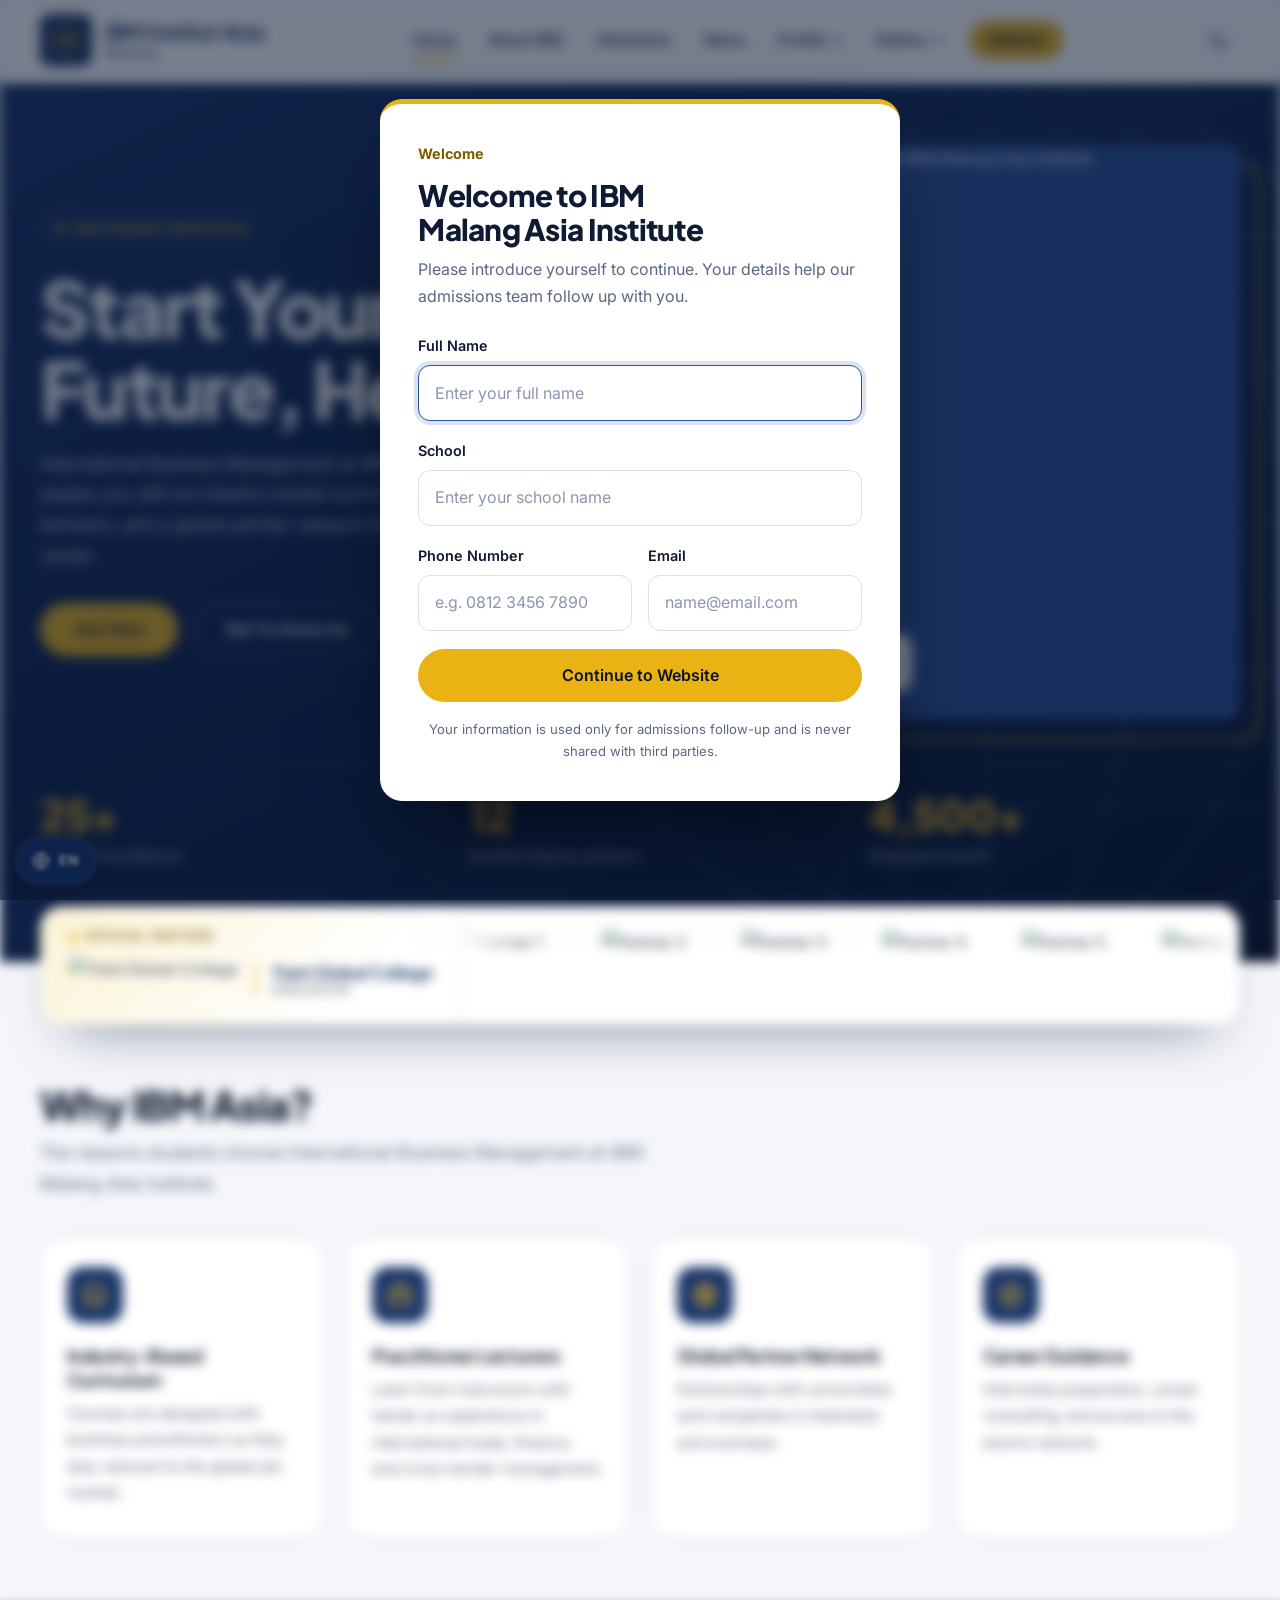
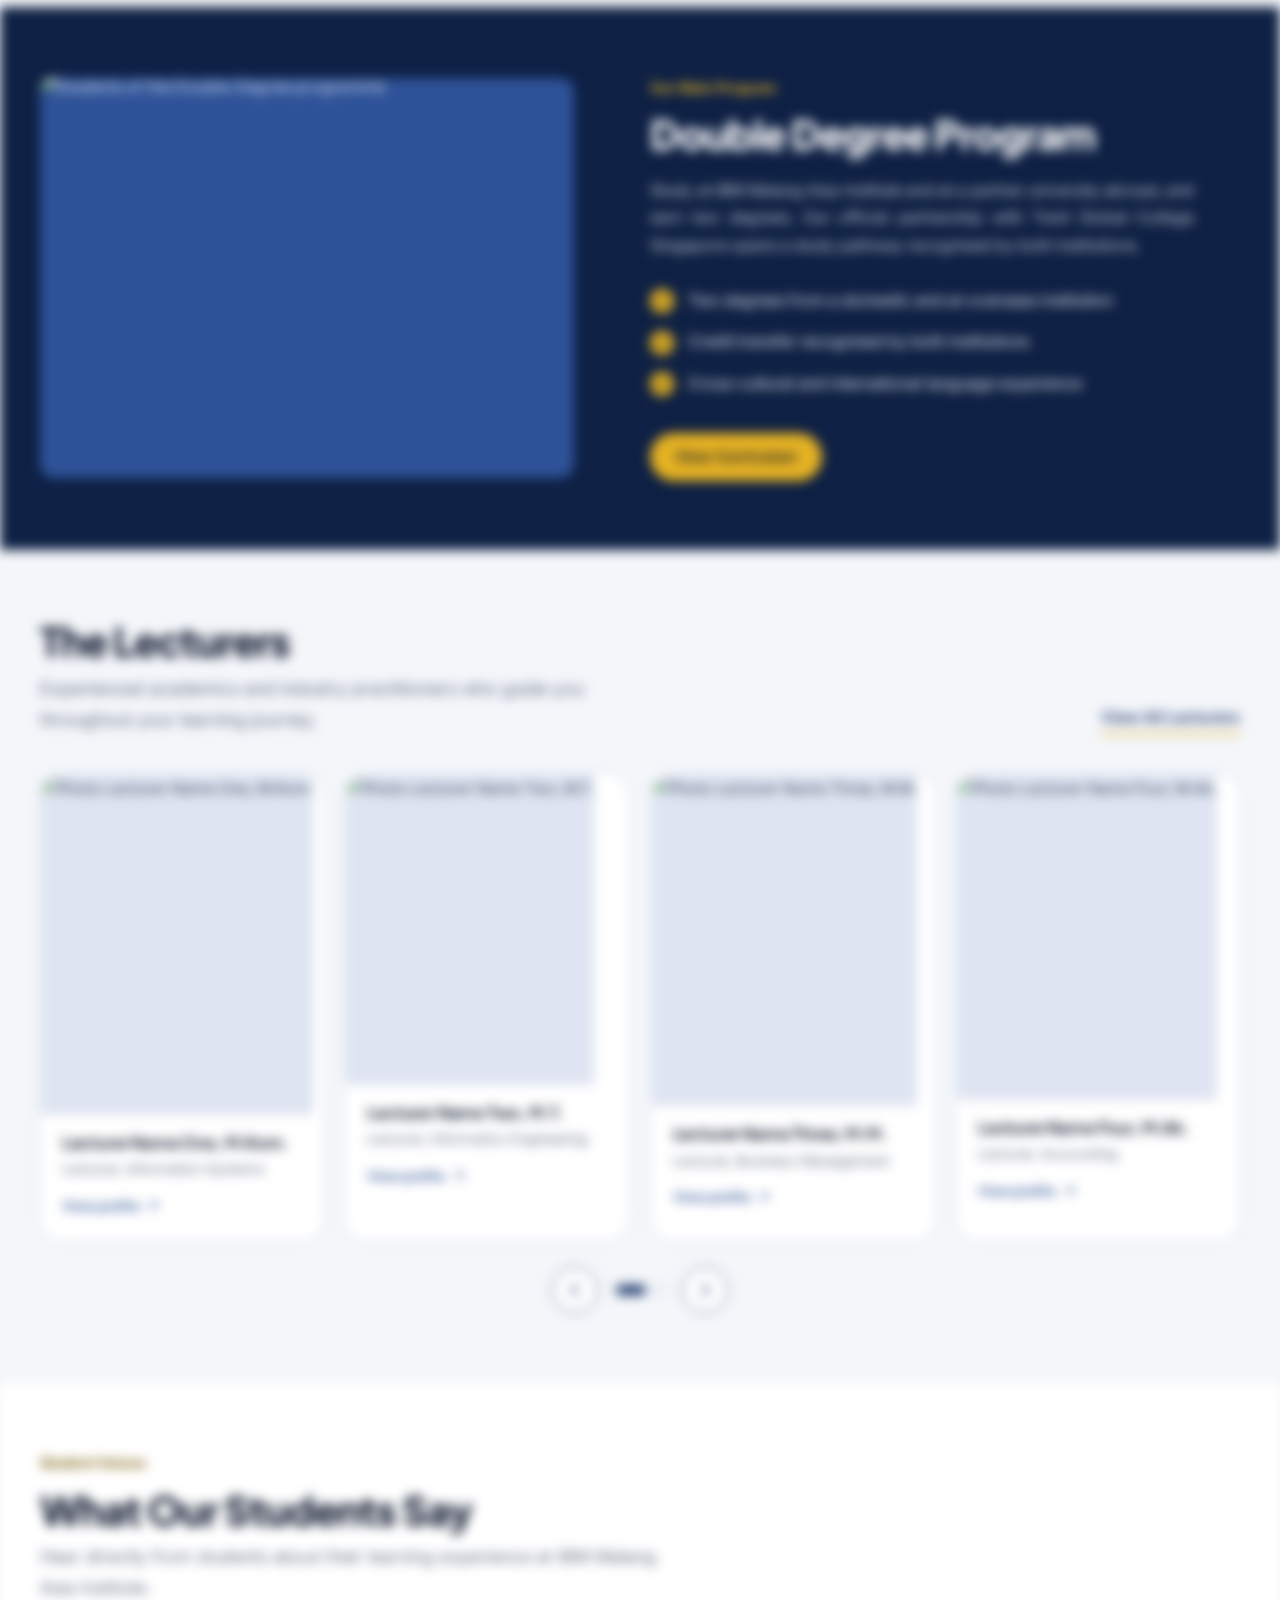
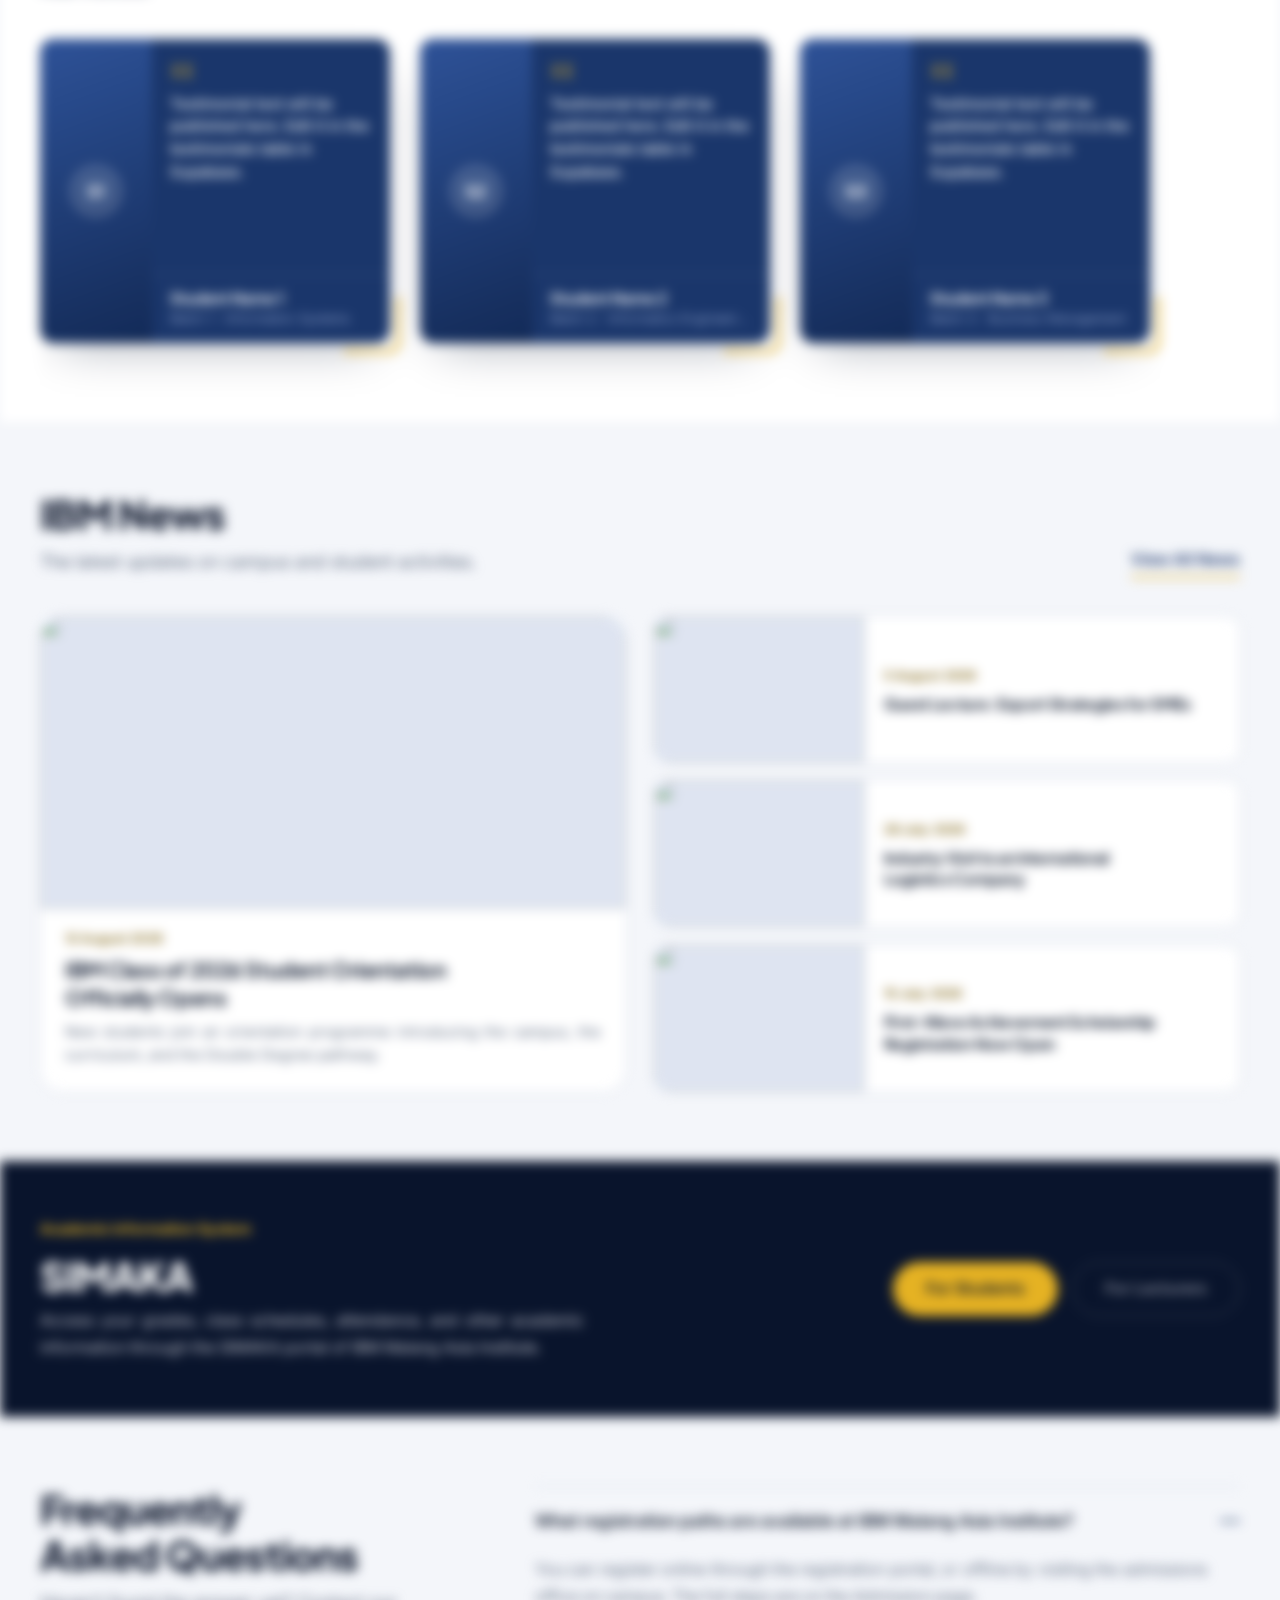
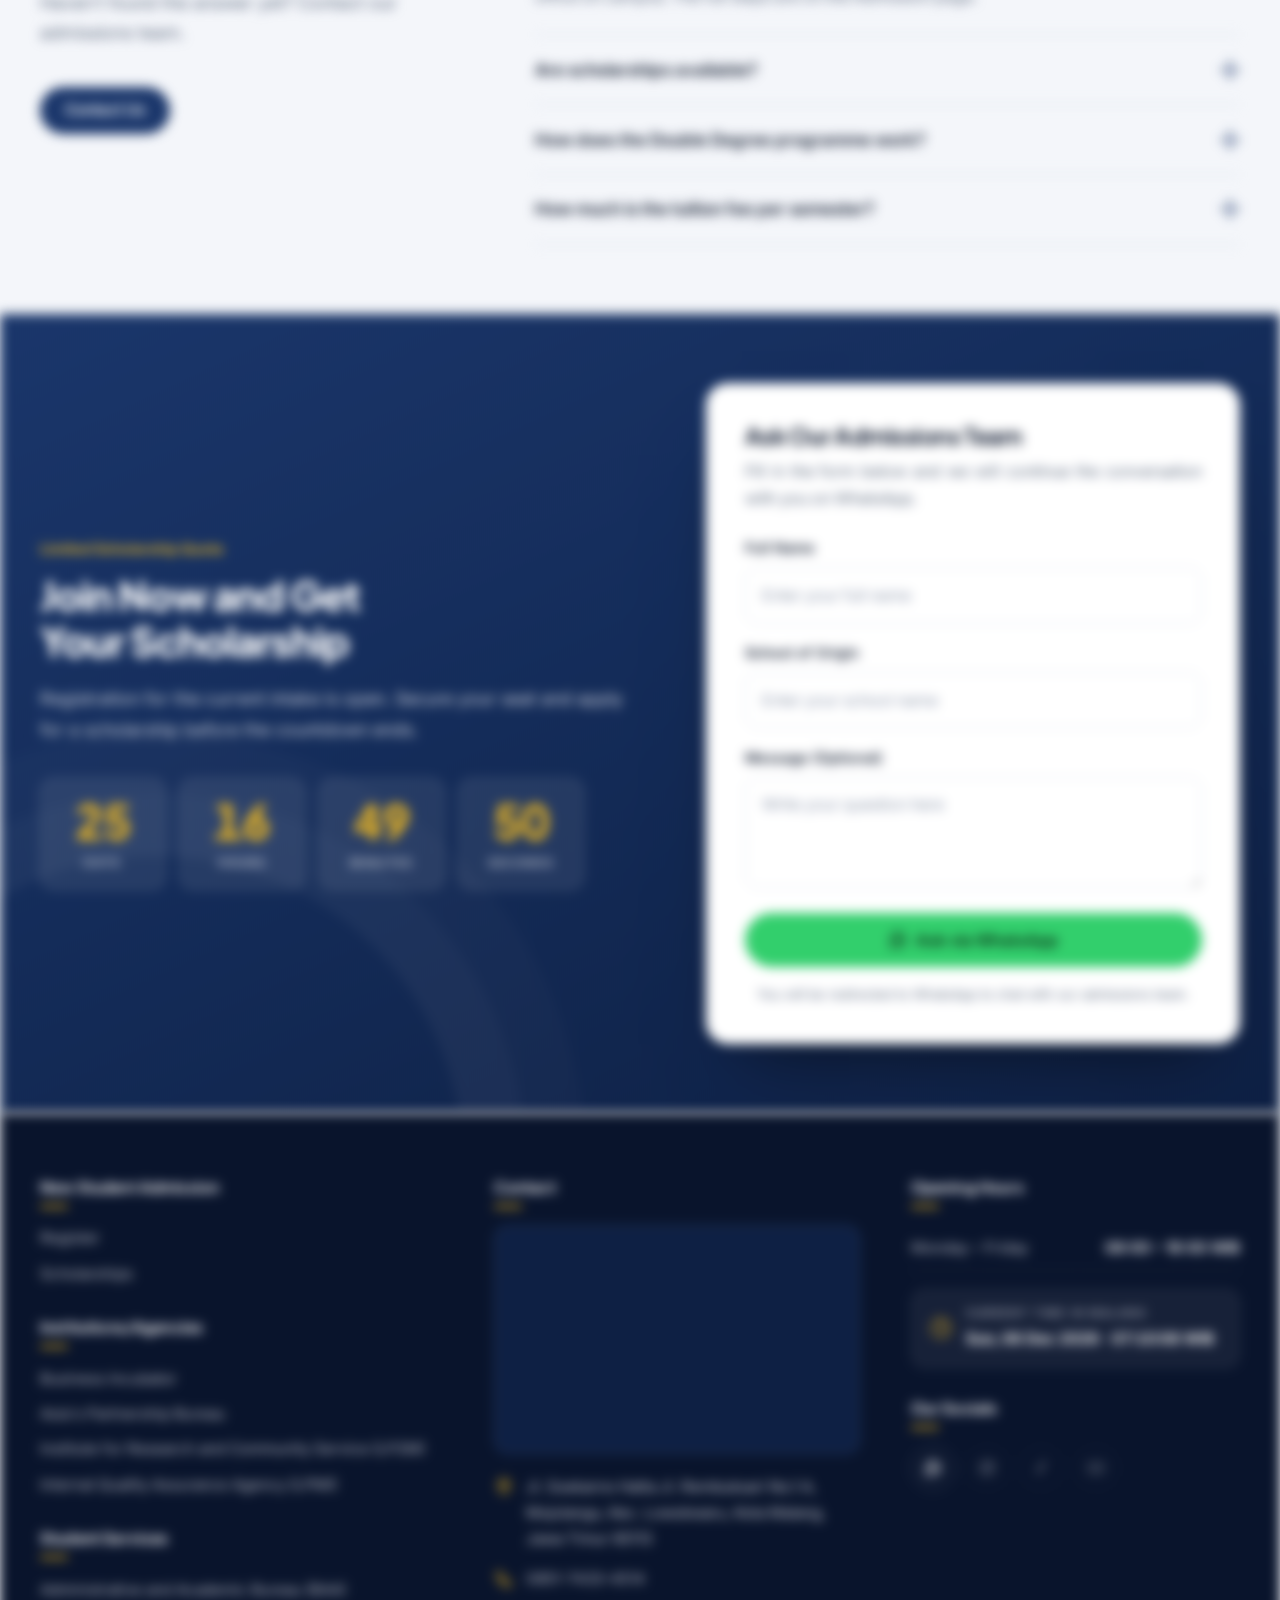
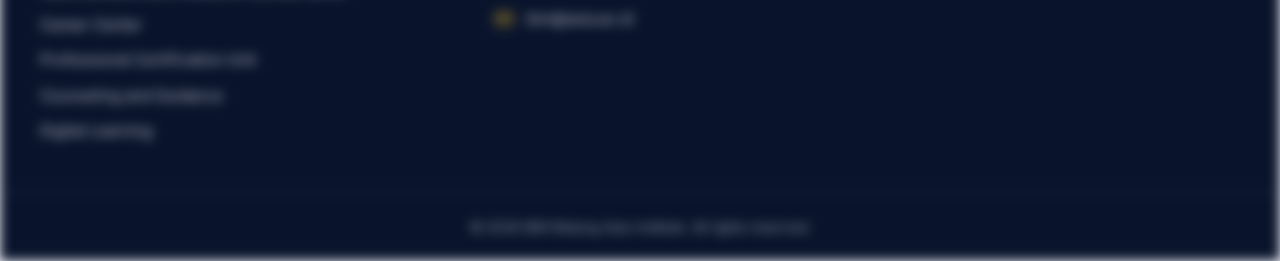
==== commit 35bc4f53: "new revision + added themes" ====
--- a/index.html
+++ b/index.html
@@ -11,6 +11,7 @@
 <meta property="og:title" content="IBM Asia Malang — Start Your Future" data-cms-content="home.meta.title">
 <meta property="og:description" content="International Business Management at IBM Asia Malang: an industry-based curriculum, practitioner lecturers, and a Double Degree programme with international partners." data-cms-content="home.meta.description">
 <meta property="og:image" content="" data-cms-content="global.seo.og_image">
+<script src="assets/js/theme.js"></script>
 <link rel="icon" href="assets/img/favicon.svg" type="image/svg+xml">
 
 <link rel="preconnect" href="https://fonts.googleapis.com">
--- a/assets/css/style.css
+++ b/assets/css/style.css
@@ -37,6 +37,17 @@
   --paper:  #F4F6FA;       /* latar halaman */
   --white:  #FFFFFF;
 
+  /* Token semantik (nilai berbeda di mode gelap; lihat bagian 25) */
+  --surface:      #FFFFFF;   /* kartu, header, input */
+  --surface-alt:  #FFFFFF;   /* latar section putih */
+  --link:         var(--brand);      /* warna identitas bila dipakai sebagai TEKS/garis */
+  --link-2:       var(--brand-500);   /* teks tautan/hover */
+  --fill-ui:      var(--brand);      /* isi tombol/penanda kecil */
+  --fill-ui-hover: var(--brand-700);
+  --focus:        var(--brand-500);
+  --header-bg:    rgba(255, 255, 255, .92);
+  --partner-surface: #FFFFFF;
+
   /* Tipografi */
   --font-head: "Plus Jakarta Sans", "Inter", system-ui, -apple-system, "Segoe UI", Roboto, Arial, sans-serif;
   --font-sans: "Inter", system-ui, -apple-system, "Segoe UI", Roboto, Arial, sans-serif;
@@ -44,8 +55,8 @@
   /* Layout */
   --container: 1200px;
   --gutter: clamp(1.25rem, 4vw, 2.5rem);
-  --space-section: clamp(4rem, 2.5rem + 5.5vw, 7.5rem);
-  --header-h: 76px;
+  --space-section: clamp(2.75rem, 1.75rem + 3.2vw, 4.75rem);
+  --header-h: 80px;
 
   /* Bentuk */
   --r-sm: 8px;
@@ -53,6 +64,12 @@
   --r-lg: 22px;
   --shadow-pop: 0 20px 44px -20px rgba(8, 20, 47, .38);
   --ease: cubic-bezier(.2, .7, .2, 1);
+
+  /* Logo partner (strip bergulir): semua logo memakai slot ukuran sama */
+  --logo-w: 120px;
+  --logo-h: 72px;
+
+  color-scheme: light;
 }
 
 /* ---------- 2. Reset & base ---------- */
@@ -61,6 +78,7 @@
   scroll-behavior: smooth;
   scroll-padding-top: calc(var(--header-h) + 16px);
   -webkit-text-size-adjust: 100%;
+  overflow-x: clip;               /* pengaman: halaman tidak pernah lebih lebar dari layar (tanpa merusak sticky) */
 }
 body {
   margin: 0;
@@ -71,8 +89,11 @@
   background: var(--paper);
   -webkit-font-smoothing: antialiased;
   text-rendering: optimizeLegibility;
+  overflow-x: clip;
+  max-width: 100%;
 }
 body.nav-locked { overflow: hidden; }
+::selection { background: var(--gold); color: var(--brand-900); }
 img, svg { display: block; max-width: 100%; }
 img { height: auto; }
 ul, ol { margin: 0; padding: 0; list-style: none; }
@@ -83,6 +104,7 @@
 .pre-line { white-space: pre-line; }
 
 h1, h2, h3, h4 {
+  text-wrap: balance;
   font-family: var(--font-head);
   color: var(--ink);
   font-weight: 700;
@@ -94,7 +116,7 @@
 h3 { font-size: 1.2rem; line-height: 1.3; }
 p  { margin: 0 0 1em; }
 
-:focus-visible { outline: 3px solid var(--brand-500); outline-offset: 3px; border-radius: 2px; }
+:focus-visible { outline: 3px solid var(--focus); outline-offset: 3px; border-radius: 2px; }
 .hero :focus-visible, .page-hero :focus-visible, .section-dark :focus-visible,
 .simaka :focus-visible, .site-footer :focus-visible { outline-color: var(--gold); }
 
@@ -129,27 +151,33 @@
 .btn-lg { padding: 1rem 2rem; font-size: 1rem; }
 .btn-gold { background: var(--gold); color: var(--brand-900); }
 .btn-gold:hover { background: var(--gold-hover); }
-.btn-navy { background: var(--brand); color: #fff; }
-.btn-navy:hover { background: var(--brand-700); }
-.btn-outline { border-color: var(--brand); color: var(--brand); }
-.btn-outline:hover { background: var(--brand); color: #fff; }
+.btn-navy { background: var(--fill-ui); color: #fff; }
+.btn-navy:hover { background: var(--fill-ui-hover); }
+.btn-outline { border-color: var(--link); color: var(--link); }
+.btn-outline:hover { background: var(--fill-ui); border-color: var(--fill-ui); color: #fff; }
 .btn-outline-light { border-color: rgba(255,255,255,.5); color: #fff; }
 .btn-outline-light:hover { background: #fff; color: var(--brand); border-color: #fff; }
 
 .text-link {
-  font-weight: 600; color: var(--brand);
+  font-weight: 600; color: var(--link);
   border-bottom: 2px solid var(--gold); padding-bottom: 2px;
   transition: color .15s ease, border-color .15s ease;
 }
-.text-link:hover { color: var(--brand-500); border-color: var(--brand); }
+.text-link:hover { color: var(--link-2); border-color: var(--link); }
 
 /* ---------- 4. Header & navigasi ---------- */
 .site-header {
-  position: sticky; top: 0; z-index: 100;
+  position: sticky; top: 0; z-index: 100; isolation: isolate;
   min-height: var(--header-h);
-  background: #fff;
   border-bottom: 1px solid var(--line);
   transition: box-shadow .2s ease;
+}
+/* Latar header semi-transparan + blur di pseudo-elemen (backdrop-filter langsung di header
+   akan merusak menu mobile yang position: fixed di dalamnya). */
+.site-header::before {
+  content: ""; position: absolute; inset: 0; z-index: -1;
+  background: var(--header-bg);
+  -webkit-backdrop-filter: saturate(1.5) blur(14px); backdrop-filter: saturate(1.5) blur(14px);
 }
 .site-header.is-scrolled { box-shadow: 0 12px 30px -24px rgba(8, 20, 47, .55); }
 .header-inner {
@@ -157,14 +185,31 @@
   display: flex; align-items: center; justify-content: space-between; gap: 1.5rem;
 }
 
-.brand { display: flex; align-items: center; gap: .8rem; flex-shrink: 0; }
-.brand-mark { width: 44px; height: 44px; border-radius: 9px; object-fit: cover; }
-.brand-text { display: flex; flex-direction: column; line-height: 1.15; }
-.brand-text strong { font-family: var(--font-head); font-size: 1.15rem; font-weight: 700; color: var(--brand); letter-spacing: -.01em; }
-.brand-text small { font-size: .75rem; font-weight: 600; color: var(--muted); letter-spacing: .04em; }
+.brand { display: flex; align-items: center; gap: .85rem; flex-shrink: 0; min-width: 0; order: 1; }
+/* Logo: tinggi tetap & lebar menyesuaikan rasio asli (tidak dipotong), sepadan dengan blok teks di kanannya */
+.brand-mark { flex: none; height: 52px; width: auto; max-width: 112px; object-fit: contain; }
+.brand-text { display: flex; flex-direction: column; justify-content: center; line-height: 1.15; min-width: 0; }
+.brand-text strong { font-family: var(--font-head); font-size: 1.3rem; font-weight: 700; color: var(--link); letter-spacing: -.015em; white-space: nowrap; }
+.brand-text small { margin-top: .1rem; font-size: .82rem; font-weight: 600; color: var(--muted); letter-spacing: .05em; }
+
+.header-actions { display: flex; align-items: center; gap: .5rem; order: 3; flex: none; }
+.primary-nav { order: 2; }
+.theme-toggle {
+  display: grid; place-items: center; width: 42px; height: 42px; border-radius: 50%;
+  border: 1px solid var(--line); background: var(--surface); color: var(--link);
+  transition: background-color .18s ease, border-color .18s ease, transform .18s ease;
+}
+.theme-toggle:hover { background: var(--brand-50); border-color: var(--brand-300); transform: rotate(-12deg); }
+.theme-toggle svg { width: 20px; height: 20px; fill: none; stroke: currentColor; stroke-width: 1.8; stroke-linecap: round; stroke-linejoin: round; }
+.theme-toggle .icon-sun { display: none; }
+:root[data-theme="dark"] .theme-toggle .icon-sun { display: block; }
+:root[data-theme="dark"] .theme-toggle .icon-moon { display: none; }
+.theme-anim *, .theme-anim *::before, .theme-anim *::after {
+  transition: background-color .3s ease, color .3s ease, border-color .3s ease, fill .3s ease, stroke .3s ease !important;
+}
 
 .nav-toggle { display: none; width: 44px; height: 44px; align-items: center; justify-content: center; flex-direction: column; gap: 5px; border-radius: var(--r-sm); }
-.nav-toggle-bar { display: block; width: 24px; height: 2px; background: var(--brand); border-radius: 2px; transition: transform .25s var(--ease), opacity .2s ease; }
+.nav-toggle-bar { display: block; width: 24px; height: 2px; background: var(--link); border-radius: 2px; transition: transform .25s var(--ease), opacity .2s ease; }
 .nav-toggle[aria-expanded="true"] .nav-toggle-bar:nth-child(1) { transform: translateY(7px) rotate(45deg); }
 .nav-toggle[aria-expanded="true"] .nav-toggle-bar:nth-child(2) { opacity: 0; }
 .nav-toggle[aria-expanded="true"] .nav-toggle-bar:nth-child(3) { transform: translateY(-7px) rotate(-45deg); }
@@ -179,8 +224,8 @@
   border-radius: var(--r-sm);
   transition: background-color .15s ease, color .15s ease;
 }
-.nav-link:hover { background: var(--brand-50); color: var(--brand); }
-.nav-link.is-active { color: var(--brand); font-weight: 600; }
+.nav-link:hover { background: var(--brand-50); color: var(--link); }
+.nav-link.is-active { color: var(--link); font-weight: 600; }
 .nav-link.is-active::after {
   content: ""; position: absolute; left: .9rem; right: .9rem; bottom: .2rem;
   height: 3px; border-radius: 2px; background: var(--gold);
@@ -197,15 +242,15 @@
   transition: opacity .16s ease, transform .16s ease, visibility .16s;
 }
 .dropdown-panel {
-  background: #fff; border: 1px solid var(--line); border-radius: var(--r-md);
+  background: var(--surface); border: 1px solid var(--line); border-radius: var(--r-md);
   box-shadow: var(--shadow-pop); padding: .5rem;
 }
 .dropdown-panel a {
   display: block; padding: .65rem .85rem; border-radius: var(--r-sm);
   font-size: .93rem; color: var(--ink);
 }
-.dropdown-panel a:hover { background: var(--brand-50); color: var(--brand); }
-.dropdown-panel a[aria-current="page"] { color: var(--brand); font-weight: 600; background: var(--gold-100); }
+.dropdown-panel a:hover { background: var(--brand-50); color: var(--link); }
+.dropdown-panel a[aria-current="page"] { color: var(--link); font-weight: 600; background: var(--gold-100); }
 .has-dropdown[data-open="true"] .dropdown { opacity: 1; visibility: visible; transform: none; }
 @media (hover: hover) and (min-width: 961px) {
   .has-dropdown:hover .dropdown, .has-dropdown:focus-within .dropdown { opacity: 1; visibility: visible; transform: none; }
@@ -213,7 +258,7 @@
 
 /* ---------- 5. Hero (beranda) ---------- */
 .hero {
-  position: relative; overflow: hidden; color: #fff;
+  position: relative; overflow: hidden; overflow: clip; contain: paint; color: #fff;
   background: linear-gradient(155deg, var(--brand) 0%, var(--brand-800) 62%, var(--brand-900) 100%);
 }
 .hero-globe {
@@ -225,7 +270,7 @@
   position: relative;
   display: grid; grid-template-columns: minmax(0, 1.1fr) minmax(0, .9fr);
   gap: clamp(2rem, 6vw, 5rem); align-items: center;
-  padding-block: clamp(3.5rem, 6vw, 6rem) clamp(2.5rem, 4vw, 4rem);
+  padding-block: clamp(3rem, 5vw, 4.75rem) clamp(2rem, 3.5vw, 3.25rem);
 }
 .hero-tag {
   display: inline-flex; align-items: center; gap: .6rem;
@@ -278,11 +323,11 @@
 
 /* ---------- 6. Section umum ---------- */
 .section { padding-block: var(--space-section); }
-.section-white { background: #fff; }
+.section-white { background: var(--surface-alt); }
 .section-dark { background: var(--brand-800); color: rgba(255,255,255,.82); }
 .section-dark h2, .section-dark h3 { color: #fff; }
 
-.section-head { max-width: 46rem; margin-bottom: clamp(2rem, 4vw, 3.5rem); }
+.section-head { max-width: 46rem; margin-bottom: clamp(1.5rem, 3vw, 2.5rem); }
 .section-head h2 { margin-bottom: .6rem; }
 .section-head p:last-child { margin-bottom: 0; }
 .section-head-row {
@@ -297,16 +342,16 @@
 /* ---------- 7. Why IBM Asia (kartu di dalam carousel) ---------- */
 .why-card {
   width: 100%; height: 100%; padding: 1.75rem 1.6rem 1.9rem;
-  background: #fff; border: 1px solid var(--line); border-radius: var(--r-lg);
+  background: var(--surface); border: 1px solid var(--line); border-radius: var(--r-lg);
   transition: transform .3s var(--ease), box-shadow .3s var(--ease), border-color .3s ease;
 }
 .why-card:hover { transform: translateY(-5px); box-shadow: var(--shadow-pop); border-color: var(--brand-100); }
 .why-icon {
   display: grid; place-items: center; width: 56px; height: 56px; margin-bottom: 1.35rem;
-  background: var(--brand); color: var(--gold); border-radius: 16px;
+  background: var(--fill-ui); color: var(--gold); border-radius: 16px;
   transition: transform .3s var(--ease), background-color .3s ease;
 }
-.why-card:hover .why-icon { transform: rotate(-6deg) scale(1.06); background: var(--brand-500); }
+.why-card:hover .why-icon { transform: rotate(-6deg) scale(1.06); background: var(--fill-ui-hover); }
 .why-icon svg { width: 28px; height: 28px; fill: none; stroke: currentColor; stroke-width: 1.7; stroke-linecap: round; stroke-linejoin: round; }
 .why-icon img { width: 100%; height: 100%; object-fit: cover; border-radius: inherit; }
 .why-card h3 { margin-bottom: .55rem; font-size: 1.15rem; }
@@ -314,7 +359,9 @@
 
 /* ---------- 8. Double degree ---------- */
 .dd-grid { display: grid; grid-template-columns: minmax(0, .95fr) minmax(0, 1.05fr); gap: clamp(2rem, 6vw, 5.5rem); align-items: center; }
-.dd-media img { width: 100%; aspect-ratio: 4 / 3; object-fit: cover; border-radius: var(--r-md); background: var(--brand-500); }
+/* Wrapper memotong tepi foto: garis putih tipis di sisi kanan berasal dari file foto & pembulatan sub-piksel */
+.dd-media { overflow: hidden; border-radius: var(--r-md); }
+.dd-media img { display: block; width: 100%; aspect-ratio: 4 / 3; object-fit: cover; background: var(--brand-500); transform: scale(1.025); transform-origin: left center; }
 .dd-copy > p { max-width: 34rem; }
 .check-list { margin: 1.75rem 0 2.25rem; display: grid; gap: .9rem; }
 .check-list li { display: flex; gap: .85rem; align-items: flex-start; color: #fff; }
@@ -326,14 +373,14 @@
 /* ---------- 9. Partner (marquee) ---------- */
 .partners-head { margin-bottom: 2.5rem; }
 .marquee {
-  --gap: clamp(3rem, 6vw, 5rem);
+  --gap: clamp(.75rem, 1.6vw, 1.25rem);
   display: flex; gap: var(--gap); overflow: hidden;
   padding-block: 2rem; border-block: 1px solid var(--line);
   -webkit-mask-image: linear-gradient(90deg, transparent, #000 8%, #000 92%, transparent);
           mask-image: linear-gradient(90deg, transparent, #000 8%, #000 92%, transparent);
 }
 .marquee-group {
-  display: flex; flex-shrink: 0; align-items: center; justify-content: space-around;
+  display: flex; flex-shrink: 0; align-items: center; justify-content: flex-start;
   gap: var(--gap); min-width: 100%;
   animation: marquee var(--marquee-duration, 36s) linear infinite;
 }
@@ -345,11 +392,18 @@
   filter: grayscale(1); opacity: .65; transition: filter .25s ease, opacity .25s ease;
 }
 .partner:hover img, .partner:focus-visible img { filter: none; opacity: 1; }
+/* Strip bergulir: setiap logo menempati slot berukuran sama (rasio logo dijaga), tampil penuh warna agar mudah dikenali. */
+.marquee .partner { display: flex; align-items: center; justify-content: center; flex: none; width: var(--logo-w); height: var(--logo-h); }
+.marquee .partner img {
+  width: 100%; height: 100%; max-width: none; object-fit: contain;
+  filter: none; opacity: 1; transition: transform .25s var(--ease);
+}
+.marquee .partner:hover img, .marquee .partner:focus-visible img { transform: scale(1.07); }
 
 /* ---------- 10. Dosen (beranda, di dalam carousel) ---------- */
 .lecturer-card {
   display: flex; flex-direction: column; width: 100%; height: 100%; text-align: left;
-  background: #fff; border: 1px solid var(--line); border-radius: var(--r-lg); overflow: hidden;
+  background: var(--surface); border: 1px solid var(--line); border-radius: var(--r-lg); overflow: hidden;
   transition: transform .3s var(--ease), box-shadow .3s var(--ease), border-color .3s ease;
 }
 .lecturer-card:hover, .lecturer-card:focus-visible { transform: translateY(-5px); box-shadow: var(--shadow-pop); border-color: var(--brand-100); }
@@ -359,31 +413,53 @@
 .lecturer-body { display: flex; flex-direction: column; gap: .2rem; padding: 1.1rem 1.3rem 1.35rem; }
 .lecturer-body strong { font: 700 1.05rem/1.3 var(--font-head); color: var(--ink); letter-spacing: -.01em; }
 .lecturer-role { font-size: .9rem; color: var(--muted); }
-.lecturer-cta { display: inline-flex; align-items: center; gap: .35rem; margin-top: .6rem; font-size: .85rem; font-weight: 600; color: var(--brand-500); }
+.lecturer-cta { display: inline-flex; align-items: center; gap: .35rem; margin-top: .6rem; font-size: .85rem; font-weight: 600; color: var(--link-2); }
 
 /* ---------- 11. Berita ---------- */
-.news-layout { display: grid; grid-template-columns: minmax(0, 1.25fr) minmax(0, 1fr); gap: clamp(2rem, 5vw, 4rem); align-items: start; }
-.news-feature img { width: 100%; aspect-ratio: 16 / 10; object-fit: cover; border-radius: var(--r-md); background: var(--brand-100); margin-bottom: 1.25rem; }
-.news-feature h3 { font-size: clamp(1.4rem, 1.1rem + 1vw, 1.9rem); line-height: 1.22; margin-bottom: .6rem; }
-.news-feature p { color: var(--muted); margin: 0; }
-.news-date { display: block; margin-bottom: .45rem; font-size: .85rem; font-weight: 600; color: var(--gold-ink); }
-.news-list { display: flex; flex-direction: column; }
-.news-item { display: grid; grid-template-columns: 124px minmax(0, 1fr); gap: 1.1rem; align-items: center; padding-block: 1.25rem; border-top: 1px solid var(--line); }
-.news-item:first-child { border-top: 0; padding-top: 0; }
-.news-item:last-child { padding-bottom: 0; }
-.news-item img { width: 100%; aspect-ratio: 4 / 3; object-fit: cover; border-radius: var(--r-sm); background: var(--brand-100); }
-.news-item h3 { margin: 0; font-size: 1.05rem; line-height: 1.35; }
-.news-feature-link { display: block; }
-a.news-card:hover h3 { color: var(--brand-500); text-decoration: underline; text-decoration-color: var(--gold); text-decoration-thickness: 2px; text-underline-offset: 4px; }
+/* Kiri: 1 berita utama (kartu). Kanan: daftar kartu berita lain. Dua kolom sama lebar, sama tinggi, sejajar atas–bawah. */
+.news-layout { display: grid; grid-template-columns: repeat(2, minmax(0, 1fr)); gap: clamp(1.1rem, 2.4vw, 1.75rem); align-items: stretch; }
+.news-feature { display: flex; min-width: 0; }
+.news-feature-link, .news-item {
+  background: var(--surface); border: 1px solid var(--line); overflow: hidden;
+  transition: transform .3s var(--ease), box-shadow .3s var(--ease), border-color .3s ease;
+}
+a.news-feature-link:hover, a.news-item:hover { transform: translateY(-3px); box-shadow: var(--shadow-pop); border-color: var(--brand-100); }
+.news-feature-link { display: flex; flex-direction: column; flex: 1; min-width: 0; border-radius: var(--r-lg); }
+.news-media { flex: none; aspect-ratio: 2 / 1; overflow: hidden; background: var(--brand-100); }
+.news-media img, .news-thumb img { width: 100%; height: 100%; object-fit: cover; transition: transform .6s var(--ease); }
+a.news-card:hover .news-media img, a.news-card:hover .news-thumb img { transform: scale(1.04); }
+.news-body { min-width: 0; }
+.news-feature .news-body { display: flex; flex-direction: column; flex: 1; padding: 1.2rem 1.5rem 1.45rem; }
+.news-feature h3 {
+  margin: 0 0 .55rem; font-size: clamp(1.08rem, 1rem + .45vw, 1.32rem); line-height: 1.32;
+  display: -webkit-box; -webkit-box-orient: vertical; -webkit-line-clamp: 3; line-clamp: 3; overflow: hidden;
+}
+.news-feature p {
+  margin: 0; font-size: .92rem; line-height: 1.6; color: var(--muted);
+  display: -webkit-box; -webkit-box-orient: vertical; -webkit-line-clamp: 2; line-clamp: 2; overflow: hidden;
+}
+.news-feature h3, .news-item h3 { text-wrap: pretty; }
+.news-date { display: block; margin-bottom: .4rem; font-size: .8rem; font-weight: 600; letter-spacing: .01em; color: var(--gold-ink); }
+.news-list { display: grid; grid-template-rows: repeat(var(--news-rows, 3), 1fr); gap: clamp(.8rem, 1.6vw, 1.1rem); min-width: 0; }
+.news-list > article { display: flex; min-width: 0; }
+.news-item { display: grid; grid-template-columns: minmax(0, 36%) minmax(0, 1fr); flex: 1; min-width: 0; min-height: 7.5rem; border-radius: var(--r-md); }
+.news-thumb { position: relative; background: var(--brand-100); overflow: hidden; }
+.news-thumb img { position: absolute; inset: 0; }
+.news-item .news-body { display: flex; flex-direction: column; justify-content: center; padding: .85rem 1.15rem; }
+.news-item h3 {
+  margin: 0; font-size: .98rem; line-height: 1.36;
+  display: -webkit-box; -webkit-box-orient: vertical; -webkit-line-clamp: 3; line-clamp: 3; overflow: hidden;
+}
+a.news-card:hover h3 { color: var(--link-2); text-decoration: underline; text-decoration-color: var(--gold); text-decoration-thickness: 2px; text-underline-offset: 4px; }
 
 /* ---------- Halaman News (daftar semua berita) ---------- */
 .news-grid { display: grid; grid-template-columns: repeat(3, minmax(0, 1fr)); gap: clamp(1.25rem, 2.6vw, 2rem); }
 .news-tile[hidden] { display: none; }
-.news-tile-link { display: flex; flex-direction: column; height: 100%; background: #fff; border: 1px solid var(--line); border-radius: var(--r-md); overflow: hidden; transition: transform .25s var(--ease), box-shadow .25s var(--ease), border-color .25s; }
+.news-tile-link { display: flex; flex-direction: column; height: 100%; background: var(--surface); border: 1px solid var(--line); border-radius: var(--r-md); overflow: hidden; transition: transform .25s var(--ease), box-shadow .25s var(--ease), border-color .25s; }
 a.news-tile-link:hover { transform: translateY(-3px); box-shadow: var(--shadow-pop); border-color: var(--brand-100); }
 .news-tile-media { position: relative; aspect-ratio: 16 / 10; background: var(--brand-100); overflow: hidden; }
 .news-tile-media img { width: 100%; height: 100%; object-fit: cover; }
-.news-flag { position: absolute; top: .75rem; left: .75rem; padding: .25rem .65rem; border-radius: 999px; background: var(--gold); color: var(--ink); font-size: .75rem; font-weight: 700; letter-spacing: .02em; }
+.news-flag { position: absolute; top: .75rem; left: .75rem; padding: .25rem .65rem; border-radius: 999px; background: var(--gold); color: var(--brand-900); font-size: .75rem; font-weight: 700; letter-spacing: .02em; }
 .news-tile-body { padding: 1.25rem 1.35rem 1.5rem; display: flex; flex-direction: column; }
 .news-tile-body h3 { font-size: 1.15rem; line-height: 1.35; margin: 0 0 .5rem; }
 .news-tile-body p { margin: 0; color: var(--muted); font-size: .95rem; display: -webkit-box; -webkit-line-clamp: 3; line-clamp: 3; -webkit-box-orient: vertical; overflow: hidden; }
@@ -415,16 +491,16 @@
 .prose ol { list-style: decimal; }
 .prose li { margin-bottom: .45em; }
 .prose li::marker { color: var(--gold-ink); }
-.prose a { color: var(--brand-500); text-decoration: underline; text-decoration-color: var(--gold); text-decoration-thickness: 2px; text-underline-offset: 3px; }
-.prose a:hover { color: var(--brand); }
+.prose a { color: var(--link-2); text-decoration: underline; text-decoration-color: var(--gold); text-decoration-thickness: 2px; text-underline-offset: 3px; }
+.prose a:hover { color: var(--link); }
 .prose blockquote { margin: 1.75em 0; padding: .25em 0 .25em 1.25rem; border-left: 4px solid var(--gold); font-family: var(--font-head); font-size: 1.2rem; line-height: 1.6; color: var(--ink); }
 .prose img { display: block; max-width: 100%; height: auto; margin: 1.75em 0; border-radius: var(--r-md); }
 
 .article-foot { display: flex; flex-wrap: wrap; align-items: center; justify-content: space-between; gap: 1rem 1.5rem; margin-top: clamp(2rem, 4vw, 3rem); padding-top: 1.5rem; border-top: 1px solid var(--line); }
 .share { display: flex; flex-wrap: wrap; align-items: center; gap: .5rem; margin-left: auto; }
 .share-label { margin-right: .25rem; font-size: .9rem; font-weight: 600; color: var(--muted); }
-.share-btn { display: inline-flex; align-items: center; min-height: 40px; padding: .4rem .9rem; border: 1px solid var(--line); border-radius: 999px; background: #fff; font: inherit; font-size: .875rem; font-weight: 600; color: var(--brand); cursor: pointer; transition: border-color .2s, background-color .2s; }
-.share-btn:hover { border-color: var(--brand); background: var(--brand-50); }
+.share-btn { display: inline-flex; align-items: center; min-height: 40px; padding: .4rem .9rem; border: 1px solid var(--line); border-radius: 999px; background: var(--surface); font: inherit; font-size: .875rem; font-weight: 600; color: var(--link); cursor: pointer; transition: border-color .2s, background-color .2s; }
+.share-btn:hover { border-color: var(--link); background: var(--brand-50); }
 
 .not-found { display: none; text-align: center; }
 .not-found .container { margin-inline: auto; }
@@ -433,7 +509,7 @@
 .related-news .section-head { margin-bottom: clamp(1.5rem, 3vw, 2.5rem); }
 
 /* ---------- 12. SIMAKA ---------- */
-.simaka { background: var(--brand-900); color: rgba(255,255,255,.78); padding-block: clamp(3rem, 6vw, 4.5rem); }
+.simaka { background: var(--brand-900); color: rgba(255,255,255,.78); padding-block: clamp(2.5rem, 5vw, 3.5rem); }
 .simaka-inner { display: flex; flex-wrap: wrap; align-items: center; justify-content: space-between; gap: 2rem; }
 .simaka h2 { color: #fff; margin-bottom: .5rem; }
 .simaka .eyebrow { color: var(--gold); }
@@ -453,10 +529,10 @@
   font: 600 1.075rem/1.4 var(--font-sans); color: var(--ink);
   transition: color .15s ease;
 }
-.acc-trigger:hover { color: var(--brand-500); }
+.acc-trigger:hover { color: var(--link-2); }
 .acc-meta { margin-left: auto; font-size: .875rem; font-weight: 600; color: var(--gold-ink); white-space: nowrap; }
 .acc-icon { position: relative; flex: none; width: 20px; height: 20px; }
-.acc-icon::before, .acc-icon::after { content: ""; position: absolute; background: var(--brand); border-radius: 2px; transition: transform .25s var(--ease); }
+.acc-icon::before, .acc-icon::after { content: ""; position: absolute; background: var(--link); border-radius: 2px; transition: transform .25s var(--ease); }
 .acc-icon::before { left: 0; right: 0; top: 9px; height: 2px; }
 .acc-icon::after  { top: 0; bottom: 0; left: 9px; width: 2px; }
 .acc-item.is-open .acc-icon::after { transform: scaleY(0); }
@@ -481,9 +557,9 @@
 
 /* ---------- 15. Hero halaman dalam ---------- */
 .page-hero {
-  position: relative; overflow: hidden; color: #fff;
+  position: relative; overflow: hidden; overflow: clip; contain: paint; color: #fff;
   background: linear-gradient(155deg, var(--brand) 0%, var(--brand-800) 70%, var(--brand-900) 100%);
-  padding-block: clamp(3rem, 6vw, 5rem) clamp(2.25rem, 4vw, 3.25rem);
+  padding-block: clamp(2.5rem, 5vw, 4rem) clamp(2rem, 3.5vw, 2.75rem);
 }
 .page-hero::before {
   content: ""; position: absolute; right: -8%; top: 50%; width: min(560px, 80vw); aspect-ratio: 1; transform: translateY(-50%);
@@ -509,7 +585,7 @@
 .glimpse-partner {
   position: absolute; right: -1.25rem; bottom: 0;
   width: min(220px, 55%); height: auto; padding: .6rem;
-  background: #fff; border: 1px solid var(--line); border-radius: var(--r-md); box-shadow: var(--shadow-pop);
+  background: var(--surface); border: 1px solid var(--line); border-radius: var(--r-md); box-shadow: var(--shadow-pop);
 }
 .glimpse-copy h2 { margin-bottom: 1rem; }
 .glimpse-copy p { max-width: 36rem; }
@@ -519,7 +595,7 @@
 .facts dd { margin: 0; font-weight: 600; color: var(--ink); line-height: 1.45; }
 
 /* ---------- 17. Tabel (kalender & biaya) ---------- */
-.table-wrap { overflow-x: auto; background: #fff; border: 1px solid var(--line); border-radius: var(--r-md); }
+.table-wrap { overflow-x: auto; background: var(--surface); border: 1px solid var(--line); border-radius: var(--r-md); }
 .data-table { width: 100%; min-width: 560px; border-collapse: collapse; }
 .data-table th {
   padding: 1rem 1.25rem; text-align: left; white-space: nowrap;
@@ -529,25 +605,25 @@
 .data-table tbody tr:last-child td { border-bottom: 0; }
 .data-table tbody tr:nth-child(even) { background: var(--paper); }
 .data-table th.num, .data-table td.num { text-align: right; font-variant-numeric: tabular-nums; white-space: nowrap; }
-.data-table td.total { font-weight: 700; color: var(--brand); }
+.data-table td.total { font-weight: 700; color: var(--link); }
 .table-note { margin: 1rem 0 0; font-size: .875rem; color: var(--muted); }
 
 /* ---------- 18. Admission ---------- */
 .tabs-nav { display: inline-flex; gap: .4rem; padding: .35rem; margin-bottom: 2rem; background: var(--brand-50); border-radius: 999px; }
 .tab-btn {
   padding: .7rem 1.5rem; border-radius: 999px;
-  font-size: .95rem; font-weight: 600; color: var(--brand);
+  font-size: .95rem; font-weight: 600; color: var(--link);
   transition: background-color .18s ease, color .18s ease;
 }
 .tab-btn:hover { background: var(--brand-100); }
-.tab-btn[aria-selected="true"] { background: var(--brand); color: #fff; }
+.tab-btn[aria-selected="true"] { background: var(--fill-ui); color: #fff; }
 .steps { max-width: 48rem; }
 .steps li { display: grid; grid-template-columns: auto minmax(0, 1fr); gap: 1.4rem; padding-block: 1.5rem; border-bottom: 1px solid var(--line); }
 .steps li:first-child { padding-top: 0; }
 .steps li:last-child { border-bottom: 0; }
 .step-no {
   display: grid; place-items: center; width: 44px; height: 44px; border-radius: 50%;
-  background: var(--brand); color: var(--gold); font: 700 1.15rem/1 var(--font-head);
+  background: var(--fill-ui); color: var(--gold); font: 700 1.15rem/1 var(--font-head);
 }
 .steps h3 { margin: .1rem 0 .35rem; font-size: 1.15rem; }
 .steps p { margin: 0; color: var(--muted); }
@@ -608,7 +684,7 @@
 
 /* ---------- 21. 404 ---------- */
 .notfound { min-height: 56vh; display: grid; align-content: center; justify-items: start; gap: .5rem; padding-block: 5rem; }
-.notfound-code { margin: 0; font: 600 clamp(4rem, 3rem + 8vw, 8rem)/1 var(--font-head); color: var(--brand); letter-spacing: -.04em; }
+.notfound-code { margin: 0; font: 600 clamp(4rem, 3rem + 8vw, 8rem)/1 var(--font-head); color: var(--link); letter-spacing: -.04em; }
 .notfound p { max-width: 32rem; color: var(--muted); }
 
 /* =========================================================================
@@ -631,30 +707,33 @@
 .btn.is-disabled { opacity: .5; cursor: not-allowed; }
 .btn.is-disabled:hover { transform: none; }
 .btn-gold.is-disabled:hover { background: var(--gold); }
-.btn-navy.is-disabled:hover { background: var(--brand); }
-.btn-outline.is-disabled:hover { background: transparent; color: var(--brand); }
+.btn-navy.is-disabled:hover { background: var(--fill-ui); }
+.btn-outline.is-disabled:hover { background: transparent; color: var(--link); }
 .btn-outline-light.is-disabled:hover { background: transparent; color: #fff; border-color: rgba(255,255,255,.5); }
 .section-head-center { margin-inline: auto; text-align: center; }
 .section-head-center .lead { margin-inline: auto; }
 
 /* ---------- B. Partner: kartu melayang setengah di atas hero ---------- */
-.hero { padding-bottom: clamp(3.5rem, 6vw, 5rem); }
+.hero { padding-bottom: clamp(3.5rem, 5vw, 4.25rem); }   /* min ≥ --float-overlap agar kartu partner tidak menimpa konten hero */
 .partners-float { --float-overlap: 56px; position: relative; z-index: 5; margin-top: calc(-1 * var(--float-overlap)); }
-.partners-float + .section { padding-top: clamp(3.5rem, 6vw, 5.5rem); }
+.partners-float + .section { padding-top: clamp(2.75rem, 4.5vw, 4rem); }
 .partner-bar {
   display: flex; align-items: stretch;
-  background: #fff; border: 1px solid var(--line); border-radius: var(--r-lg);
+  background: var(--partner-surface); border: 1px solid var(--line); border-radius: var(--r-lg);
   box-shadow: 0 28px 56px -30px rgba(8, 20, 47, .55); overflow: hidden;
 }
 .partner-official {
   flex: none; display: flex; flex-direction: column; justify-content: center; gap: .6rem;
   min-width: 15rem; padding: 1rem 1.75rem;
-  background: linear-gradient(135deg, var(--gold-100), #fff 75%); border-right: 1px solid var(--line);
+  background: linear-gradient(135deg, var(--gold-100), var(--partner-surface) 75%); border-right: 1px solid var(--line);
 }
 .partner-label { display: flex; align-items: center; gap: .5rem; font-size: .72rem; font-weight: 700; letter-spacing: .09em; text-transform: uppercase; color: var(--gold-ink); }
 .partner-label::before { content: ""; width: 8px; height: 8px; border-radius: 50%; background: var(--gold); }
-.partner-official-logos { display: flex; align-items: center; gap: 1.25rem; }
+.partner-official-logos { display: flex; align-items: center; gap: 1rem; }
 .partner-lg img { height: 48px; max-width: 210px; filter: none; opacity: 1; }
+.partner-official-name { display: flex; flex-direction: column; gap: .2rem; padding-left: 1rem; border-left: 2px solid var(--gold); }
+.partner-official-name strong { font: 700 1.05rem/1.15 var(--font-head); letter-spacing: -.01em; color: var(--link); }
+.partner-official-name small { font: 600 .72rem/1 var(--font-sans); letter-spacing: .12em; text-transform: uppercase; color: var(--muted); }
 .partner-bar .marquee { flex: 1; min-width: 0; padding-block: 1.4rem; border: 0; }
 .partners-strip { background: var(--paper); }
 .partners-strip .partner-bar { box-shadow: 0 18px 40px -28px rgba(8, 20, 47, .4); }
@@ -671,50 +750,80 @@
   display: flex; scroll-snap-align: start;
   flex: 0 0 calc((100% - (var(--per-view) - 1) * var(--gap)) / var(--per-view));
 }
-.carousel-controls { display: flex; align-items: center; justify-content: center; gap: 1.1rem; margin-top: 2.1rem; }
+.carousel-controls { display: flex; align-items: center; justify-content: center; gap: 1.1rem; margin-top: 1.6rem; }
 .carousel.is-single .carousel-controls { display: none; }
 .carousel-btn {
   display: grid; place-items: center; width: 46px; height: 46px; border-radius: 50%;
-  border: 1.5px solid var(--brand); color: var(--brand); background: #fff;
+  border: 1.5px solid var(--link); color: var(--link); background: var(--surface);
   transition: background-color .18s ease, color .18s ease, transform .18s ease;
 }
 .carousel-btn svg { width: 20px; height: 20px; fill: none; stroke: currentColor; stroke-width: 2.2; stroke-linecap: round; stroke-linejoin: round; }
-.carousel-btn:hover { background: var(--brand); color: #fff; transform: scale(1.06); }
+.carousel-btn:hover { background: var(--fill-ui); border-color: var(--fill-ui); color: #fff; transform: scale(1.06); }
 .carousel-dots { display: flex; align-items: center; gap: .5rem; }
 .carousel-dot { width: 10px; height: 10px; border-radius: 999px; background: var(--brand-100); transition: width .25s var(--ease), background-color .25s ease; }
 .carousel-dot:hover { background: var(--brand-300); }
-.carousel-dot.is-active { width: 30px; background: var(--brand); }
-
-/* ---------- D. Testimonials (carousel kartu kutipan) ---------- */
-.carousel.carousel-testi { --per-view: 2; --gap: 1.75rem; }
-/* Ruang untuk aksen sudut emas (::after) agar tidak terpotong viewport */
-.carousel-testi .carousel-slide { padding: 0 14px 14px 0; }
-/* Kiri: foto setinggi kartu. Kanan: atas = kutipan, bawah = nama & batch. */
+.carousel-dot.is-active { width: 30px; background: var(--link); }
+
+/* ---------- D. Testimonials (carousel kartu kutipan) ----------
+   3 kartu per layar di desktop (2 tablet, 1 HP). Tinggi kartu seragam; kutipan dipangkas
+   (line-clamp) agar nama & batch selalu menempel di dasar kartu. */
+.carousel.carousel-testi {
+  --per-view: 3; --gap: 1.25rem;
+  --testi-accent: 10px;          /* ruang aksen sudut emas (::after) agar tidak terpotong viewport */
+  --testi-pad: 1.1rem;
+  --testi-photo: 32%;
+  max-width: 1120px;             /* 3 kartu ≈ 350px pada kontainer 1200px */
+}
+.carousel-testi .carousel-viewport { padding-block: 1rem 3rem; margin-block: -1rem -3rem; }  /* ruang bayangan */
+.carousel-testi .carousel-slide { padding: 0 var(--testi-accent) var(--testi-accent) 0; }
+.carousel-testi .carousel-controls { margin-top: 1.5rem; }
+.carousel-testi .carousel-btn:focus-visible { background: var(--fill-ui); color: #fff; }
+.carousel-testi .carousel-btn:active { transform: scale(.95); }
+.carousel-testi .carousel-dot { position: relative; }
+.carousel-testi .carousel-dot::after { content: ""; position: absolute; inset: -9px -3px; }   /* area sentuh lebih besar */
+.carousel-testi .carousel-dot:focus-visible { background: var(--brand-500); }
+#testimonials .section-head { margin-bottom: clamp(1.5rem, 3vw, 2.25rem); }
+
+/* Kiri: foto (atau inisial). Kanan: atas = kutipan, bawah = nama & batch. */
 .testi-card {
-  position: relative; flex: 1; display: grid; grid-template-columns: minmax(0, 2fr) minmax(0, 3fr); margin: 0;
-  background: var(--brand); color: #fff; border-radius: var(--r-lg); box-shadow: var(--shadow-pop);
-}
-.testi-card.is-nophoto { grid-template-columns: minmax(0, 1fr); }
+  position: relative; flex: 1; display: grid; grid-template-columns: minmax(0, var(--testi-photo)) minmax(0, 1fr);
+  min-height: 19rem; margin: 0;
+  background: var(--brand); color: #fff; border-radius: var(--r-md); box-shadow: var(--shadow-pop);
+}
 .testi-card::after {
-  content: ""; position: absolute; right: -14px; bottom: -14px; width: 100px; height: 100px;
-  border-right: 4px solid var(--gold); border-bottom: 4px solid var(--gold); border-radius: 0 0 var(--r-md) 0; pointer-events: none;
-}
-.testi-photo { min-height: 300px; border-radius: var(--r-lg) 0 0 var(--r-lg); overflow: hidden; background: var(--brand-500); }
-.testi-photo img { display: block; width: 100%; height: 100%; object-fit: cover; }
+  content: ""; position: absolute; right: calc(-1 * var(--testi-accent)); bottom: calc(-1 * var(--testi-accent)); width: 56px; height: 56px;
+  border-right: 3px solid var(--gold); border-bottom: 3px solid var(--gold); border-radius: 0 0 10px 0; pointer-events: none;
+}
+.testi-photo {
+  position: relative; display: grid; place-items: center; overflow: hidden;
+  border-radius: var(--r-md) 0 0 var(--r-md);
+  background: linear-gradient(160deg, var(--brand-500), var(--brand-700));
+}
+.testi-photo img { position: absolute; inset: 0; width: 100%; height: 100%; object-fit: cover; object-position: center 25%; }
+.testi-photo.is-broken img { display: none; }
+.testi-initials {
+  display: grid; place-items: center; width: 3.25rem; height: 3.25rem; border-radius: 50%;
+  font: 700 1.1rem/1 var(--font-head); letter-spacing: .02em; color: #fff;
+  background: rgba(255,255,255,.14); border: 1px solid rgba(255,255,255,.3);
+}
 .testi-body { display: flex; flex-direction: column; min-width: 0; }
-.testi-quote { flex: 1; padding: clamp(1.5rem, 2.6vw, 2.2rem) clamp(1.5rem, 2.6vw, 2.2rem) 1.4rem; }
-.testi-quote-icon { width: 40px; height: 40px; margin-bottom: .85rem; fill: none; stroke: var(--gold); stroke-width: 1.7; stroke-linecap: round; stroke-linejoin: round; }
-.testi-card blockquote { margin: 0; font-size: clamp(1rem, .95rem + .3vw, 1.14rem); line-height: 1.65; font-weight: 500; }
-.testi-author { margin: 0; padding: 1.15rem clamp(1.5rem, 2.6vw, 2.2rem) 1.4rem; border-top: 1px solid rgba(255,255,255,.14); }
-.testi-author strong { display: block; font: 700 1.1rem/1.3 var(--font-head); }
-.testi-batch { display: block; margin-top: .2rem; font-size: .9rem; color: var(--brand-300); }
+.testi-quote { flex: 1; min-height: 0; padding: 1.15rem var(--testi-pad) .8rem; }
+.testi-quote-icon { display: block; width: 26px; height: 26px; margin-bottom: .55rem; fill: none; stroke: var(--gold); stroke-width: 1.8; stroke-linecap: round; stroke-linejoin: round; }
+.testi-card blockquote {
+  margin: 0; font-size: .92rem; line-height: 1.55; font-weight: 500;
+  display: -webkit-box; -webkit-box-orient: vertical; -webkit-line-clamp: 7; line-clamp: 7; overflow: hidden;
+}
+.testi-author { margin: 0; padding: .8rem var(--testi-pad) .95rem; border-top: 1px solid rgba(255,255,255,.14); }
+.testi-author strong, .testi-batch { display: block; overflow: hidden; text-overflow: ellipsis; white-space: nowrap; }
+.testi-author strong { font: 700 .95rem/1.3 var(--font-head); }
+.testi-batch { margin-top: .15rem; font-size: .8rem; line-height: 1.4; color: var(--brand-300); }
 
 /* ---------- E. Academic Information System (tombol ganda) ---------- */
 .simaka .btn-row { flex: none; }
 
 /* ---------- F. Join Now & Scholarship ---------- */
 .join {
-  position: relative; overflow: hidden; color: rgba(255,255,255,.86);
+  position: relative; overflow: hidden; overflow: clip; contain: paint; color: rgba(255,255,255,.86);
   background: linear-gradient(155deg, var(--brand) 0%, var(--brand-800) 100%);
 }
 .join::before {
@@ -731,7 +840,7 @@
 .cd-num { display: block; font: 800 clamp(1.9rem, 1.3rem + 2.2vw, 3rem)/1 var(--font-head); color: var(--gold); font-variant-numeric: tabular-nums; letter-spacing: -.02em; }
 .cd-label { display: block; margin-top: .5rem; font-size: .74rem; font-weight: 600; letter-spacing: .09em; text-transform: uppercase; color: rgba(255,255,255,.75); }
 .countdown-ended { margin: 1.25rem 0 0; padding: .9rem 1.1rem; max-width: 34rem; border-radius: var(--r-md); background: rgba(235,178,19,.14); border: 1px solid rgba(235,178,19,.5); color: #fff; font-weight: 500; }
-.join-card { padding: clamp(1.5rem, 3vw, 2.5rem); background: #fff; color: var(--text); border-radius: var(--r-lg); box-shadow: 0 36px 70px -36px rgba(0,0,0,.6); }
+.join-card { padding: clamp(1.5rem, 3vw, 2.5rem); background: var(--surface); color: var(--text); border-radius: var(--r-lg); box-shadow: 0 36px 70px -36px rgba(0,0,0,.6); }
 .join-card h3 { margin-bottom: .4rem; font-size: 1.45rem; }
 .join-card-desc { margin-bottom: 1.5rem; color: var(--muted); }
 .join-card .btn-wa { width: 100%; }
@@ -741,13 +850,13 @@
 .field { margin-bottom: 1.1rem; }
 .field label { display: block; margin-bottom: .4rem; font-size: .9rem; font-weight: 600; color: var(--ink); }
 .field input, .field textarea {
-  width: 100%; padding: .85rem 1rem; font: inherit; color: var(--ink); background: #fff;
+  width: 100%; padding: .85rem 1rem; font: inherit; color: var(--ink); background: var(--surface);
   border: 1.5px solid var(--line); border-radius: 12px;
   transition: border-color .15s ease, box-shadow .15s ease;
 }
 .field textarea { resize: vertical; min-height: 5.5rem; }
 .field input::placeholder, .field textarea::placeholder { color: #8B96AD; }
-.field input:focus, .field textarea:focus { outline: none; border-color: var(--brand-500); box-shadow: 0 0 0 4px rgba(42, 82, 160, .16); }
+.field input:focus, .field textarea:focus { outline: none; border-color: var(--focus); box-shadow: 0 0 0 4px rgba(42, 82, 160, .16); }
 .field-row { display: grid; grid-template-columns: 1fr 1fr; gap: 0 1rem; }
 .form-error { margin: 0 0 1rem; padding: .7rem .95rem; border-radius: 10px; background: #FDECEC; color: #8A1C1C; font-size: .9rem; font-weight: 500; }
 .hp { position: absolute; left: -9999px; width: 1px; height: 1px; opacity: 0; pointer-events: none; }
@@ -757,12 +866,17 @@
 body.is-gated #siteHeader, body.is-gated main, body.is-gated #siteFooter {
   filter: blur(6px) saturate(.9); pointer-events: none; user-select: none;
 }
-.gate { width: min(520px, calc(100vw - 2rem)); max-width: none; max-height: calc(100vh - 2rem); padding: 0; border: 0; background: transparent; overflow: visible; }
+.gate {
+  position: fixed; inset: 0; margin: auto;
+  width: min(520px, calc(100vw - 2rem)); max-width: none; height: fit-content;
+  max-height: calc(100vh - 2rem); max-height: calc(100dvh - 2rem);
+  padding: 0; border: 0; background: transparent; overflow: visible;
+}
 .gate::backdrop { background: rgba(8, 20, 47, .55); backdrop-filter: blur(2px); }
 .gate[open] { animation: pm-in .35s var(--ease); }
 .gate-card {
-  max-height: calc(100vh - 2rem); overflow: auto; padding: clamp(1.5rem, 4vw, 2.4rem);
-  background: #fff; border-top: 5px solid var(--gold); border-radius: var(--r-lg);
+  max-height: calc(100vh - 2rem); max-height: calc(100dvh - 2rem); overflow: auto; padding: clamp(1.25rem, 4vw, 2.4rem);
+  background: var(--surface); border-top: 5px solid var(--gold); border-radius: var(--r-lg);
   box-shadow: 0 44px 90px -32px rgba(0,0,0,.65);
 }
 .gate-card h2 { margin-bottom: .6rem; font-size: clamp(1.45rem, 1.15rem + 1vw, 1.85rem); }
@@ -771,15 +885,16 @@
 /* ---------- I. Pop-up profil dosen ---------- */
 body.modal-open { overflow: hidden; }
 .person-modal {
-  width: min(900px, calc(100vw - 2rem)); max-width: none; max-height: calc(100vh - 2rem); padding: 0; border: 0;
-  border-radius: var(--r-lg); background: #fff; color: var(--text); overflow: auto; box-shadow: 0 44px 100px -32px rgba(0,0,0,.7);
+  position: fixed; inset: 0; margin: auto; height: fit-content;
+  width: min(900px, calc(100vw - 2rem)); max-width: none; max-height: calc(100vh - 2rem); max-height: calc(100dvh - 2rem); padding: 0; border: 0;
+  border-radius: var(--r-lg); background: var(--surface); color: var(--text); overflow: auto; box-shadow: 0 44px 100px -32px rgba(0,0,0,.7);
 }
 .person-modal::backdrop { background: rgba(8, 20, 47, .72); backdrop-filter: blur(3px); }
 .person-modal[open] { animation: pm-in .3s var(--ease); }
 @keyframes pm-in { from { opacity: 0; transform: translateY(16px) scale(.98); } to { opacity: 1; transform: none; } }
 .modal-close {
   position: absolute; top: .9rem; right: .9rem; z-index: 2; display: grid; place-items: center; width: 42px; height: 42px;
-  border-radius: 50%; background: #fff; border: 1px solid var(--line); color: var(--brand); font-size: 1.6rem; line-height: 1;
+  border-radius: 50%; background: var(--surface); border: 1px solid var(--line); color: var(--link); font-size: 1.6rem; line-height: 1;
   transition: background-color .15s ease, color .15s ease;
 }
 .modal-close:hover { background: var(--gold); border-color: var(--gold); color: var(--brand-900); }
@@ -813,7 +928,7 @@
 @keyframes panel-in { from { opacity: 0; transform: translateY(8px); } to { opacity: 1; transform: none; } }
 
 /* ---------- J. Menu bahasa (kiri bawah) ---------- */
-.lang-switch { position: fixed; left: 16px; bottom: 16px; z-index: 120; }
+.lang-switch { position: fixed; left: max(16px, env(safe-area-inset-left)); bottom: max(16px, env(safe-area-inset-bottom)); z-index: 120; }
 .lang-btn {
   display: inline-flex; align-items: center; gap: .5rem; height: 46px; padding: 0 1.05rem 0 .9rem; border-radius: 999px;
   background: var(--brand); color: #fff; border: 1px solid rgba(255,255,255,.2);
@@ -824,7 +939,7 @@
 .lang-btn svg { width: 20px; height: 20px; fill: none; stroke: currentColor; stroke-width: 1.8; stroke-linecap: round; stroke-linejoin: round; }
 .lang-menu {
   position: absolute; left: 0; bottom: calc(100% + 10px); width: 256px; padding: .7rem;
-  background: #fff; border: 1px solid var(--line); border-radius: var(--r-md); box-shadow: var(--shadow-pop);
+  background: var(--surface); border: 1px solid var(--line); border-radius: var(--r-md); box-shadow: var(--shadow-pop);
   animation: panel-in .2s var(--ease) both;
 }
 .lang-menu ul { max-height: min(55vh, 420px); overflow-y: auto; overscroll-behavior: contain; }
@@ -835,7 +950,7 @@
 }
 .lang-menu ul button:hover { background: var(--brand-50); }
 .lang-menu ul button[aria-checked="true"] { background: var(--gold-100); font-weight: 600; }
-.lang-menu ul button svg { width: 16px; height: 16px; flex: none; fill: none; stroke: var(--brand); stroke-width: 2.4; stroke-linecap: round; stroke-linejoin: round; opacity: 0; }
+.lang-menu ul button svg { width: 16px; height: 16px; flex: none; fill: none; stroke: var(--link); stroke-width: 2.4; stroke-linecap: round; stroke-linejoin: round; opacity: 0; }
 .lang-menu ul button[aria-checked="true"] svg { opacity: 1; }
 .lang-note { margin: .55rem .55rem .2rem; font-size: .72rem; line-height: 1.4; color: var(--muted); }
 .gt-host { position: absolute; left: -9999px; top: 0; width: 1px; height: 1px; overflow: hidden; }
@@ -848,27 +963,27 @@
 /* ---------- K. Admission: langkah, beasiswa, aksi, biaya ---------- */
 .step-link { margin-top: 1rem; }
 
-.scholarship-grid { display: grid; grid-template-columns: repeat(4, minmax(0, 1fr)); gap: clamp(1.25rem, 2.6vw, 2rem); }
+.scholarship-grid { display: grid; grid-template-columns: repeat(4, minmax(0, 1fr)); gap: clamp(.85rem, 1.6vw, 1.25rem); align-items: stretch; }
 .scholarship {
-  position: relative; display: flex; flex-direction: column; align-items: flex-start; overflow: hidden;
-  padding: clamp(1.5rem, 2.6vw, 2.1rem); background: #fff;
-  border: 1px solid var(--line); border-top: 4px solid var(--gold); border-radius: var(--r-lg);
+  position: relative; display: flex; flex-direction: column; align-items: stretch; overflow: hidden;
+  padding: 1.3rem 1.2rem 1.25rem; background: var(--surface);
+  border: 1px solid var(--line); border-top: 3px solid var(--gold); border-radius: var(--r-md);
   transition: transform .35s var(--ease), box-shadow .35s var(--ease), border-color .35s ease;
 }
 .scholarship::after {
-  content: ""; position: absolute; inset: auto 0 0 0; height: 4px; background: var(--brand);
+  content: ""; position: absolute; inset: auto 0 0 0; height: 3px; background: var(--fill-ui);
   transform: scaleX(0); transform-origin: left; transition: transform .5s var(--ease);
 }
-.scholarship:hover, .scholarship:focus-within { transform: translateY(-6px); box-shadow: var(--shadow-pop); border-color: var(--brand-100); }
+.scholarship:hover, .scholarship:focus-within { transform: translateY(-4px); box-shadow: var(--shadow-pop); border-color: var(--brand-100); }
 .scholarship:hover::after, .scholarship:focus-within::after { transform: scaleX(1); }
-.scholarship-no { position: absolute; top: 1.1rem; right: 1.4rem; font: 800 2.6rem/1 var(--font-head); color: var(--brand-100); transition: color .3s ease, transform .35s var(--ease); }
+.scholarship-no { position: absolute; top: .8rem; right: 1rem; font: 800 1.55rem/1 var(--font-head); color: var(--brand-100); transition: color .3s ease, transform .35s var(--ease); }
 .scholarship:hover .scholarship-no { color: var(--gold); transform: translateY(-2px); }
-.scholarship .eyebrow { margin-bottom: .6rem; padding-right: 3.5rem; }
-.scholarship h3 { margin-bottom: .75rem; font-size: 1.4rem; }
-.scholarship > p { color: var(--muted); }
-.bullets { display: grid; gap: .6rem; margin: .25rem 0 0; }
-.bullets li { position: relative; padding-left: 1.4rem; color: var(--ink); font-size: .96rem; }
-.bullets li::before { content: ""; position: absolute; left: 0; top: .6em; width: 7px; height: 7px; border-radius: 50%; background: var(--gold); }
+.scholarship .eyebrow { margin: 0 0 .45rem; padding-right: 2.4rem; font-size: .68rem; font-weight: 700; letter-spacing: .08em; text-transform: uppercase; line-height: 1.4; }
+.scholarship h3 { margin: 0 0 .5rem; font-size: 1.02rem; line-height: 1.3; letter-spacing: -.01em; }
+.scholarship > p { margin: 0 0 .85rem; font-size: .83rem; line-height: 1.55; color: var(--muted); }
+.bullets { display: grid; gap: .5rem; margin: auto 0 0; padding-top: .85rem; border-top: 1px solid var(--line); }
+.bullets li { position: relative; padding-left: 1.05rem; color: var(--ink); font-size: .79rem; line-height: 1.45; }
+.bullets li::before { content: ""; position: absolute; left: 0; top: .5em; width: 5px; height: 5px; border-radius: 50%; background: var(--gold); }
 
 .action-panels { display: grid; grid-template-columns: repeat(2, minmax(0, 1fr)); gap: clamp(1.25rem, 3vw, 2rem); margin-top: clamp(2rem, 4vw, 3rem); }
 .action-panel { padding: clamp(1.5rem, 3vw, 2.25rem); background: var(--brand); color: rgba(255,255,255,.82); border-radius: var(--r-lg); }
@@ -924,13 +1039,13 @@
 /* ---------- Responsif untuk komponen baru ---------- */
 @media (max-width: 1100px) {
   .carousel { --per-view: 3; }
+  .carousel.carousel-testi { --per-view: 2; max-width: none; }
   .scholarship-grid { grid-template-columns: repeat(2, minmax(0, 1fr)); }
   .footer-grid { grid-template-columns: 1fr 1fr; }
   .footer-grid > .footer-col:last-child { grid-column: 1 / -1; }
 }
 @media (max-width: 960px) {
   .carousel { --per-view: 2; }
-  .carousel.carousel-testi { --per-view: 1; }
   .join-grid, .tuition-grid, .pm-grid { grid-template-columns: 1fr; }
   .action-panels { grid-template-columns: 1fr; }
   .partner-bar { flex-direction: column; }
@@ -947,9 +1062,7 @@
 }
 @media (max-width: 640px) {
   .carousel { --per-view: 1; --gap: 1rem; }
-  /* HP: foto di atas, teks di bawah */
-  .testi-card { grid-template-columns: minmax(0, 1fr); }
-  .testi-photo { min-height: 0; aspect-ratio: 4 / 3; border-radius: var(--r-lg) var(--r-lg) 0 0; }
+  .carousel.carousel-testi { --per-view: 1; --gap: 1rem; }
   .scholarship-grid { grid-template-columns: 1fr; }
   .carousel-btn { width: 42px; height: 42px; }
 }
@@ -958,6 +1071,22 @@
 @media (max-width: 1100px) {
   .nav-link { padding-inline: .7rem; }
   .nav-link.is-active::after { left: .7rem; right: .7rem; }
+}
+
+/* Laptop kecil / tablet landscape (menu masih mode desktop): rapatkan agar logo + 6 menu + SIMAKA + tombol tema muat satu baris */
+@media (min-width: 961px) and (max-width: 1100px) {
+  .header-inner { gap: .85rem; }
+  .brand { gap: .6rem; }
+  .brand-mark { height: 44px; max-width: 78px; }
+  .brand-text strong { font-size: 1.05rem; }
+  .brand-text small { font-size: .74rem; }
+  .nav-list { gap: .1rem; }
+  .nav-link { padding-inline: .5rem; font-size: .88rem; }
+  .nav-link.is-active::after { left: .5rem; right: .5rem; }
+  .nav-item-cta { margin-left: .2rem; }
+  .nav-item-cta .btn { padding: .55rem .9rem; }
+  .header-actions { gap: .3rem; }
+  .theme-toggle { width: 38px; height: 38px; }
 }
 
 @media (max-width: 1024px) {
@@ -974,15 +1103,15 @@
   .primary-nav {
     position: fixed; inset: var(--header-h) 0 0 0; z-index: 90;
     padding: 1rem var(--gutter) 2.5rem; overflow-y: auto;
-    background: #fff; border-top: 1px solid var(--line);
-    transform: translateX(100%); visibility: hidden;
-    transition: transform .3s var(--ease), visibility 0s .3s;
+    background: var(--surface); border-top: 1px solid var(--line);
+    opacity: 0; transform: translateY(-10px); visibility: hidden; pointer-events: none;
+    transition: opacity .25s ease, transform .3s var(--ease), visibility 0s .3s;
   }
-  .primary-nav.is-open { transform: none; visibility: visible; transition-delay: 0s; }
+  .primary-nav.is-open { opacity: 1; transform: none; visibility: visible; pointer-events: auto; transition-delay: 0s; }
   .nav-list { flex-direction: column; align-items: stretch; gap: .15rem; }
   .nav-link { width: 100%; justify-content: space-between; padding: 1rem .5rem; font-size: 1.05rem; border-radius: 0; border-bottom: 1px solid var(--line); }
   .nav-link.is-active::after { display: none; }
-  .nav-link.is-active { color: var(--brand); box-shadow: inset 3px 0 0 var(--gold); padding-left: 1rem; }
+  .nav-link.is-active { color: var(--link); box-shadow: inset 3px 0 0 var(--gold); padding-left: 1rem; }
   .dropdown { position: static; right: auto; min-width: 0; padding: 0; opacity: 1; visibility: visible; transform: none; display: none; }
   .has-dropdown[data-open="true"] .dropdown { display: block; }
   .dropdown-panel { border: 0; box-shadow: none; padding: .25rem 0 .5rem 1rem; background: transparent; }
@@ -991,9 +1120,13 @@
   .nav-item-cta .btn { width: 100%; padding-block: 1rem; }
 
   .hero-grid { grid-template-columns: 1fr; }
-  .hero-media { justify-self: start; width: min(100%, 400px); margin-right: 20px; }
+  .hero-media { justify-self: start; width: min(100%, 400px); margin-right: 12px; }
+  .hero-media::before { inset: 14px -12px -14px 14px; }
   .hero-globe { right: -45%; opacity: .8; }
-  .dd-grid, .news-layout { grid-template-columns: 1fr; }
+  .dd-grid { grid-template-columns: 1fr; }
+  .news-layout { grid-template-columns: 1fr; }
+  .news-list { grid-template-rows: none; }
+  .news-media { aspect-ratio: 16 / 9; }
   .simaka-inner { flex-direction: column; align-items: flex-start; }
 }
 
@@ -1006,12 +1139,14 @@
   .hero-stats { grid-template-columns: 1fr; }
   .stat, .stat + .stat { padding: 1.1rem 0; border-left: 0; }
   .stat + .stat { border-top: 1px solid rgba(255,255,255,.16); }
-  .hero-badge { left: -8px; }
+  .hero-badge { left: -6px; }
 }
 
 @media (max-width: 640px) {
   .news-grid { grid-template-columns: 1fr; }
-  .news-item { grid-template-columns: 96px minmax(0, 1fr); }
+  .news-item { grid-template-columns: 112px minmax(0, 1fr); min-height: 6.5rem; }
+  .news-item .news-body { padding: .75rem .95rem; }
+  .news-feature .news-body { padding: 1.05rem 1.15rem 1.25rem; }
   .tabs-nav { display: flex; width: 100%; }
   .tab-btn { flex: 1; padding-inline: .75rem; text-align: center; }
 
@@ -1023,9 +1158,29 @@
   .data-table tbody tr:last-child { border-bottom: 0; }
   .data-table td { display: flex; justify-content: space-between; gap: 1rem; padding: .35rem 0; border: 0; text-align: right; }
   .data-table td::before { content: attr(data-label); flex: none; max-width: 48%; font-weight: 600; text-align: left; color: var(--muted); }
-  .data-table td:first-child { font-weight: 700; color: var(--brand); text-align: left; padding-bottom: .6rem; }
+  .data-table td:first-child { font-weight: 700; color: var(--link); text-align: left; padding-bottom: .6rem; }
   .data-table td:first-child::before { display: none; }
   .data-table th.num, .data-table td.num { text-align: right; }
+}
+
+@media (max-width: 480px) {
+  /* Header lebih ringkas di HP kecil: logo & teks tetap sepadan */
+  :root { --header-h: 72px; --logo-w: 96px; --logo-h: 58px; }
+  .brand { gap: .6rem; }
+  .brand-mark { height: 46px; max-width: 88px; }
+  .brand-text strong { font-size: 1.08rem; }
+  .brand-text small { font-size: .74rem; }
+  .header-inner { gap: .6rem; }
+  .header-actions { gap: .35rem; }
+  .theme-toggle { width: 40px; height: 40px; }
+  /* Form pop-up pertama: lebih padat agar muat nyaman di layar kecil */
+  .gate-card .field { margin-bottom: .85rem; }
+  .gate-card .field input { padding: .75rem .9rem; }
+  .gate-desc { margin-bottom: 1.1rem; }
+}
+@media (max-width: 360px) {
+  .brand-mark { height: 40px; max-width: 72px; }
+  .brand-text strong { font-size: 1rem; }
 }
 
 @media (max-width: 420px) {
@@ -1053,3 +1208,87 @@
   object-position: center top;
 }
 .pm-photo { overflow: hidden; }
+
+/* Desktop 4 kolom: baris label · judul · deskripsi · poin disejajarkan antar kartu (subgrid).
+   Browser tanpa subgrid memakai tata letak biasa di atas (poin menempel di dasar kartu). */
+@supports (grid-template-rows: subgrid) {
+  @media (min-width: 1101px) {
+    .scholarship-grid { grid-template-rows: auto auto auto 1fr; }
+    .scholarship { display: grid; grid-template-rows: subgrid; grid-row: span 4; row-gap: 0; align-content: start; }
+    .scholarship .bullets { margin-top: 0; align-self: start; }
+  }
+}
+
+/* ---------- 25. Teks rata kanan–kiri (justify) ----------
+   Hanya untuk paragraf/deskripsi panjang. Hyphenation membuat spasi antar-kata tetap rapi
+   (butuh atribut lang="en" pada <html>, sudah ada). Judul, label, tombol, dan teks di tengah tidak diubah. */
+.prose p, .prose li,
+.glimpse-copy p, .dd-copy > p,
+.acc-body p, .steps p,
+.news-feature p,
+.join-card-desc, .simaka p, .fee-note, .action-panel p {
+  text-align: justify; text-justify: inter-word;
+  -webkit-hyphens: auto; hyphens: auto; overflow-wrap: break-word;
+}
+/* Kartu sempit (4 kolom di desktop) tetap rata kiri agar jarak antar-kata tidak renggang;
+   begitu kolomnya cukup lebar (tablet/HP), deskripsi ikut rata kanan–kiri. */
+@media (max-width: 1100px) {
+  .why-card p, .scholarship > p {
+    text-align: justify; text-justify: inter-word;
+    -webkit-hyphens: auto; hyphens: auto; overflow-wrap: break-word;
+  }
+}
+.prose p, .glimpse-copy p, .dd-copy > p, .acc-body p { text-wrap: pretty; }
+
+/* =========================================================================
+   26. MODE GELAP
+   Mode terang adalah desain dasar di atas. Mode gelap hanya menimpa token warna
+   (dan beberapa komponen) saat <html data-theme="dark">. Pilihan pengunjung disimpan
+   di localStorage ("ibm_theme") oleh assets/js/theme.js.
+   Kontras (dihitung): teks isi #C6D0E6 di atas #111B36 ≈ 11:1 · muted #98A5C2 ≈ 6:1 ·
+   tautan #A5BEF2 ≈ 9:1 · emas #EBB213 ≈ 9:1.
+   ========================================================================= */
+:root[data-theme="dark"] {
+  color-scheme: dark;
+  --paper:        #0A1124;
+  --surface:      #111B36;
+  --surface-alt:  #0D1630;
+  --ink:          #F2F5FB;
+  --text:         #C6D0E6;
+  --muted:        #98A5C2;
+  --line:         #25335A;
+  --brand-50:     #1A284D;
+  --brand-100:    #263760;
+  --gold-ink:     #EBB213;
+  --gold-100:     rgba(235, 178, 19, .13);
+  --link:         #A5BEF2;
+  --link-2:       #8FB0F5;
+  --fill-ui:      #2A52A0;
+  --fill-ui-hover:#3A66BE;
+  --focus:        #EBB213;
+  --header-bg:    rgba(10, 17, 36, .88);
+  --partner-surface: #F5F7FC;
+  --shadow-pop:   0 20px 44px -20px rgba(0, 0, 0, .75);
+  background: var(--paper);
+}
+:root[data-theme="dark"] .site-footer { border-top: 1px solid var(--line); }
+:root[data-theme="dark"] .brand-mark { padding: 4px 6px; background: #fff; border-radius: 12px; }
+:root[data-theme="dark"] .field input:focus,
+:root[data-theme="dark"] .field textarea:focus { box-shadow: 0 0 0 4px rgba(165, 190, 242, .2); }
+:root[data-theme="dark"] .form-error { background: rgba(224, 82, 82, .14); color: #FFB4B4; }
+:root[data-theme="dark"] .field input::placeholder,
+:root[data-theme="dark"] .field textarea::placeholder { color: #6F7C9B; }
+:root[data-theme="dark"] .gate::backdrop { background: rgba(3, 8, 20, .7); }
+:root[data-theme="dark"] .person-modal::backdrop { background: rgba(3, 8, 20, .82); }
+:root[data-theme="dark"] .footer-map iframe { filter: invert(.92) hue-rotate(180deg) saturate(.75) brightness(.95); }
+
+/* Bilah partner & logo kemitraan tetap berlatar terang agar logo (umumnya bertulisan gelap) tetap terbaca.
+   Token teks dikembalikan ke nilai terang khusus di dalamnya. */
+:root[data-theme="dark"] .partner-bar {
+  --ink: #0F1A33; --text: #33415C; --muted: #5B6882; --link: #173671;
+  --gold-ink: #7F5E00; --gold-100: #FCF3D2; --line: #DAE0EC;
+}
+:root[data-theme="dark"] .glimpse-partner { background: var(--partner-surface); }
+:root[data-theme="dark"] .partners-strip .partner-bar { box-shadow: 0 18px 40px -28px rgba(0, 0, 0, .8); }
+:root[data-theme="dark"] .news-feature-link,
+:root[data-theme="dark"] .news-item { box-shadow: 0 1px 0 rgba(255, 255, 255, .02) inset; }
